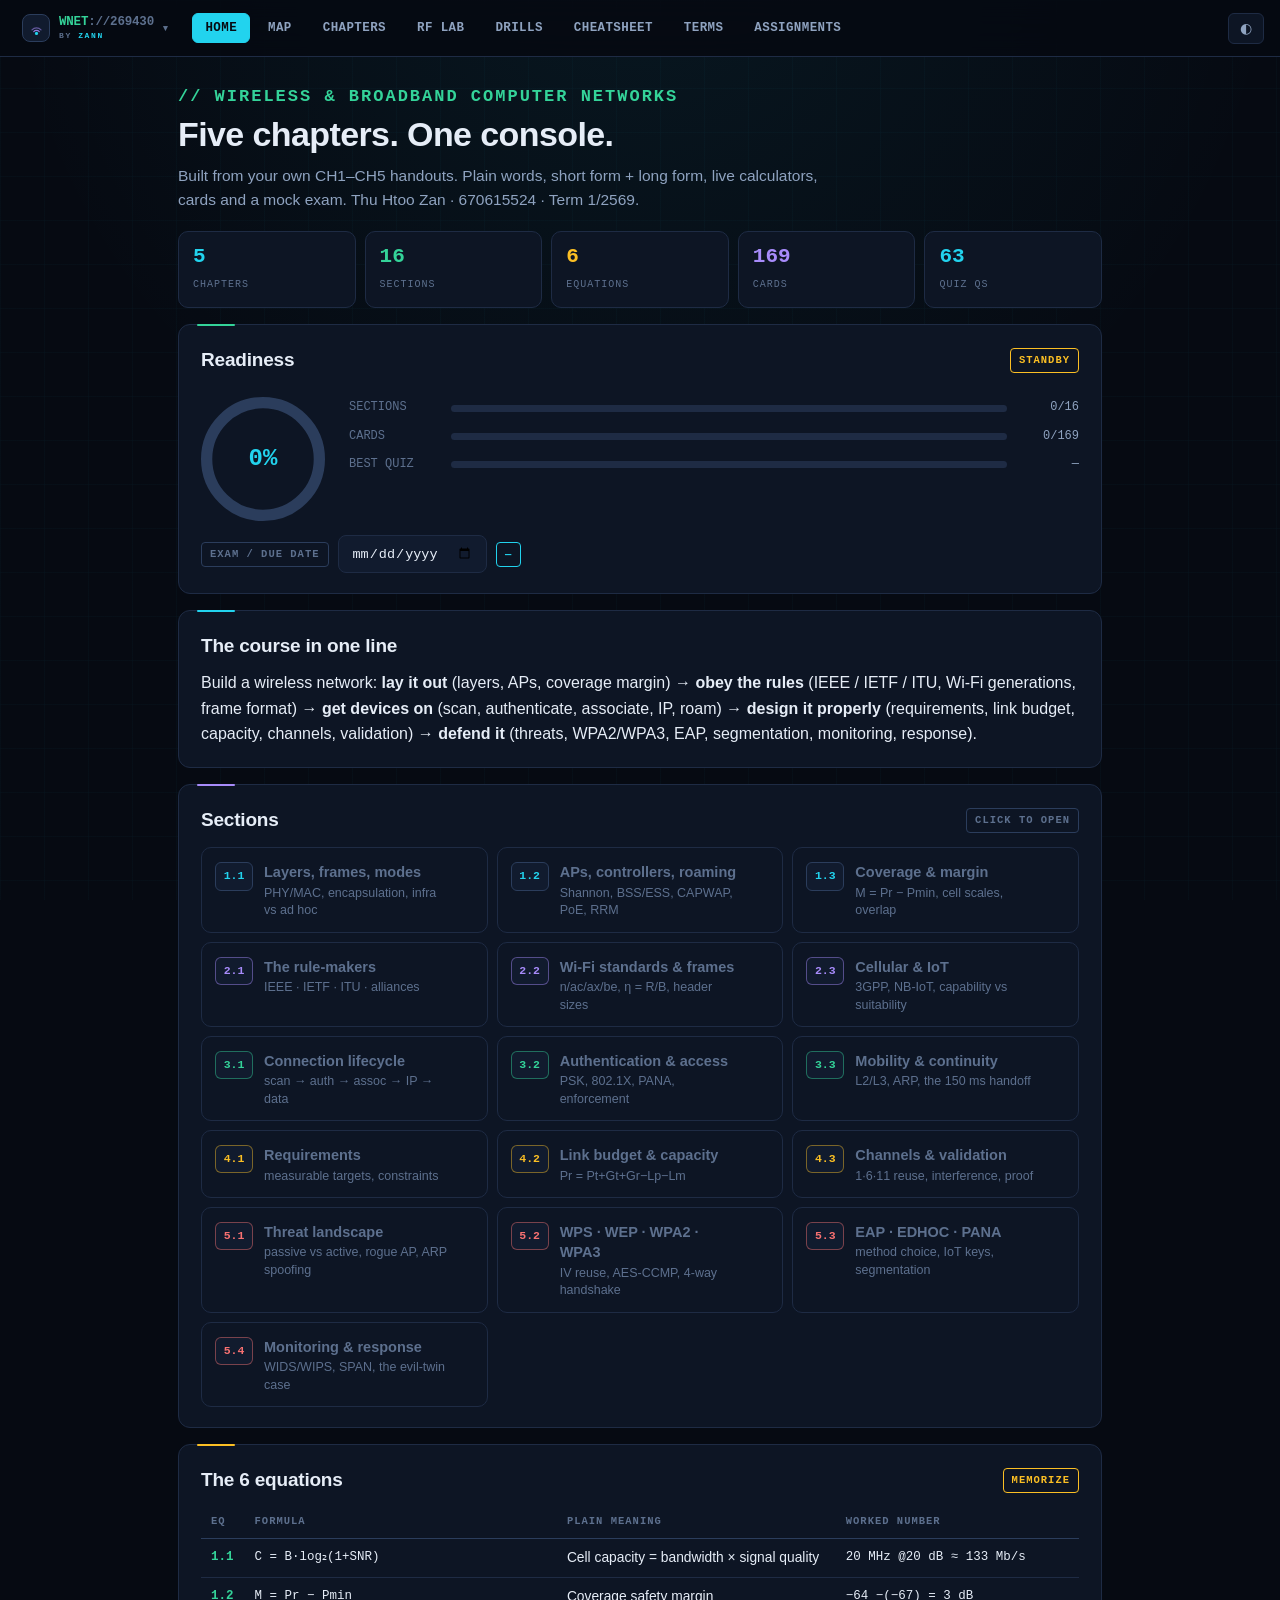
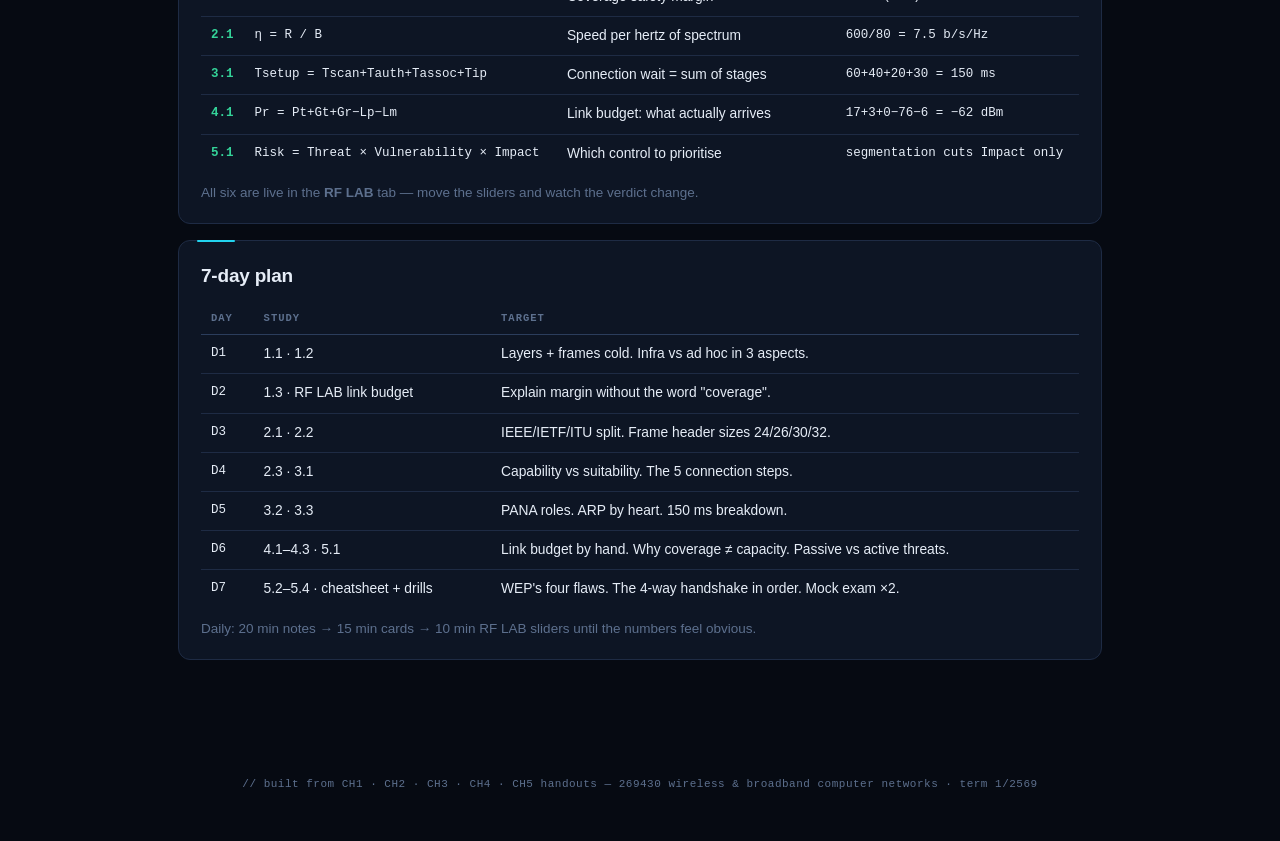
==== legacy.html @ dbd54323 "Add 150-question midterm prep" ====
<!DOCTYPE html>
<html lang="en">
<head>
<meta charset="UTF-8">
<meta name="viewport" content="width=device-width, initial-scale=1.0">
<title>WNET // 269430 RF Console</title>
<style>
:root{
  --bg:#060a12; --bg2:#0a0f1c; --panel:#0d1524; --panel2:#111b2e;
  --ink:#e6edf7; --dim:#8fa3c0; --faint:#5d708e;
  --cy:#22d3ee; --gr:#34d399; --am:#fbbf24; --rd:#f87171; --vi:#a78bfa;
  --line:#1e2b44; --line2:#2b3d5c;
  --mono:"SF Mono",ui-monospace,"JetBrains Mono",Menlo,Consolas,monospace;
  --sans:-apple-system,BlinkMacSystemFont,"Segoe UI",Roboto,Helvetica,Arial,sans-serif;
}
body.light{
  --bg:#eef2f8; --bg2:#e6ecf5; --panel:#ffffff; --panel2:#f4f7fc;
  --ink:#0f1b2d; --dim:#4f6180; --faint:#7c8ca6;
  --cy:#0891b2; --gr:#059669; --am:#b45309; --rd:#dc2626; --vi:#7c3aed;
  --line:#d3dceb; --line2:#bcc9de;
}
*{box-sizing:border-box;margin:0;padding:0}
html{scroll-behavior:smooth}
body{
  background:var(--bg);color:var(--ink);font-family:var(--sans);font-size:16px;line-height:1.6;
  background-image:radial-gradient(circle at 50% -10%,rgba(34,211,238,.07),transparent 55%),
    linear-gradient(rgba(34,211,238,.025) 1px,transparent 1px),linear-gradient(90deg,rgba(34,211,238,.025) 1px,transparent 1px);
  background-size:auto,44px 44px,44px 44px;background-attachment:fixed;
}
.wrap{max-width:960px;margin:0 auto;padding:0 18px}
a{color:var(--cy);text-decoration:none}
a:hover{text-decoration:underline}
code{font-family:var(--mono);font-size:.88em;background:var(--panel2);color:var(--cy);padding:1px 6px;border-radius:4px;border:1px solid var(--line)}

/* ---- TOP BAR ---- */
nav{position:sticky;top:0;z-index:60;background:color-mix(in srgb,var(--bg) 88%,transparent);backdrop-filter:blur(14px);border-bottom:1px solid var(--line)}
.navin{max-width:1440px;margin:0 auto;padding:9px 16px;display:flex;gap:5px;align-items:center;overflow:visible;flex-wrap:nowrap}
.navin>.iconbtn{margin-left:auto}
.navin>.tabbtn{flex:0 0 auto}

.logo{display:flex;align-items:center;gap:9px;border:1px solid transparent;background:none;cursor:pointer;
  padding:4px 8px 4px 5px;border-radius:9px;transition:.13s;font-family:inherit;color:inherit}
.logo:hover{border-color:var(--line2);background:var(--panel)}
.logo:hover .bcaret{color:var(--cy)}
.logo::after{content:none}
.bmark{width:28px;height:28px;border-radius:8px;border:1px solid var(--line2);background:var(--panel2);
  display:flex;align-items:center;justify-content:center;flex:0 0 auto;color:var(--dim)}
.btext{line-height:1.2;text-align:left}
.btext b{display:block;font-family:var(--mono);font-size:12.5px;font-weight:700;letter-spacing:-.2px;color:var(--ink)}
.btext b i{font-style:normal;color:var(--faint);font-weight:600}
.btext span{display:block;font-family:var(--mono);font-size:8px;letter-spacing:1.6px;color:var(--faint);text-transform:uppercase;margin-top:1px}
.btext span em{font-style:normal;color:var(--cy);animation:neon 2.2s ease-in-out infinite}
@keyframes neon{0%,68%,100%{text-shadow:none;opacity:.75}76%{text-shadow:0 0 4px var(--cy),0 0 11px var(--cy);opacity:1}84%{opacity:.9}}
@media (prefers-reduced-motion: reduce){.btext span em{animation:none;opacity:1}}
.bcaret{font-family:var(--mono);font-size:9px;color:var(--faint);transition:.13s}
@media(max-width:700px){.btext{display:none}}

/* COURSE SWITCHER */
#csWrap{position:relative;flex:0 0 auto}

#csPop{position:absolute;top:calc(100% + 10px);left:0;z-index:200;width:min(92vw,340px);background:var(--panel);
  border:1px solid var(--line2);border-radius:14px;padding:9px;z-index:95;display:none;
  box-shadow:0 24px 60px rgba(0,0,0,.55)}
#csPop.on{display:block}
.cshd{font-family:var(--mono);font-size:9.5px;letter-spacing:1.4px;text-transform:uppercase;color:var(--faint);
  padding:6px 10px 8px;display:flex;justify-content:space-between;align-items:center}
.cshd b{color:var(--gr)}
.csi{display:flex;align-items:center;gap:11px;width:100%;text-align:left;border:1px solid transparent;background:none;
  border-radius:10px;padding:10px 11px;cursor:pointer;font-family:inherit;color:var(--ink);transition:.14s;text-decoration:none}
.csi:hover{background:var(--panel2);border-color:var(--line2);text-decoration:none}
.csi.cur{background:var(--panel2);border-color:color-mix(in srgb,var(--cy) 45%,transparent)}
.csmk{width:32px;height:32px;border-radius:9px;display:flex;align-items:center;justify-content:center;flex:0 0 auto;
  font-family:var(--mono);font-weight:800;font-size:11px;border:1px solid}

.csmk.c4{color:#a78bfa;border-color:#a78bfa}.csmk.c5{color:#34d399;border-color:#34d399}.csmk.c0{background:color-mix(in srgb,var(--gr) 14%,transparent);border-color:var(--gr);color:var(--gr)}
.csi.hub{border-bottom:1px solid var(--line);border-radius:10px 10px 0 0;margin-bottom:4px;padding-bottom:12px}
.csmk.c1{background:color-mix(in srgb,#22d3ee 14%,transparent);border-color:#22d3ee;color:#22d3ee}
.csmk.c2{background:color-mix(in srgb,#a78bfa 14%,transparent);border-color:#a78bfa;color:#a78bfa}
.csmk.c3{background:color-mix(in srgb,#fbbf24 14%,transparent);border-color:#fbbf24;color:#fbbf24}
.cstx{flex:1;min-width:0}
.cstx b{display:block;font-size:14px;font-weight:650;white-space:nowrap;overflow:hidden;text-overflow:ellipsis}
.cstx span{display:block;font-family:var(--mono);font-size:10.5px;color:var(--faint);margin-top:2px}
.csnow{font-family:var(--mono);font-size:8.5px;letter-spacing:1px;color:var(--cy);border:1px solid var(--cy);
  border-radius:4px;padding:2px 5px;flex:0 0 auto}
.cssoon{font-family:var(--mono);font-size:8.5px;letter-spacing:1px;color:var(--faint);border:1px solid var(--line2);
  border-radius:4px;padding:2px 5px;flex:0 0 auto}
.csft{border-top:1px solid var(--line);margin-top:7px;padding:9px 11px 4px;display:flex;justify-content:space-between;
  font-family:var(--mono);font-size:10px;color:var(--faint)}
.csft a{color:var(--faint);text-decoration:none}
.csft a:hover{color:var(--cy)}

.navin::-webkit-scrollbar{display:none}
.logo{font-family:var(--mono);font-weight:700;font-size:13px;color:var(--cy);white-space:nowrap;margin-right:10px;letter-spacing:.5px}
.logo b{color:var(--gr)}
.tabbtn{border:1px solid transparent;background:transparent;color:var(--dim);font-family:var(--mono);font-weight:600;font-size:12.5px;padding:7px 12px;border-radius:6px;cursor:pointer;white-space:nowrap;letter-spacing:.4px;transition:.15s}
.tabbtn:hover{color:var(--cy);border-color:var(--line2);background:var(--panel)}
.tabbtn.on{color:var(--bg);background:var(--cy);border-color:var(--cy);font-weight:700}
body.light .tabbtn.on{color:#fff}
.iconbtn{border:1px solid var(--line);background:var(--panel);color:var(--dim);font-size:14px;padding:6px 11px;border-radius:6px;cursor:pointer;font-family:var(--mono);margin-left:auto}
.iconbtn:hover{color:var(--cy);border-color:var(--cy)}

/* ---- SECTIONS ---- */
section.tab{display:none;padding:30px 0 90px}
section.tab.on{display:block}
h1{font-size:clamp(24px,4vw,34px);line-height:1.15;letter-spacing:-.6px;font-weight:800}
h1 .pre{font-family:var(--mono);color:var(--gr);font-size:.5em;display:block;letter-spacing:2px;margin-bottom:8px;font-weight:600}
h2{font-size:19px;font-weight:700;letter-spacing:-.2px}
h3{font-size:17px;font-weight:700}
h4{font-family:var(--mono);font-size:11px;text-transform:uppercase;letter-spacing:1.3px;color:var(--faint);margin:18px 0 8px;font-weight:600}
.lede{color:var(--dim);margin-top:10px;font-size:15.5px;max-width:660px}
.sub2{color:var(--faint);font-size:13.5px;margin-top:4px}
p{margin-top:9px}

/* ---- PANELS ---- */
.panel{background:var(--panel);border:1px solid var(--line);border-radius:12px;padding:20px 22px;margin-top:16px;position:relative}
.panel::before{content:"";position:absolute;top:-1px;left:18px;width:38px;height:2px;background:var(--cy);border-radius:2px}
.panel.pg::before{background:var(--gr)}
.panel.pa::before{background:var(--am)}
.panel.pv::before{background:var(--vi)}
.ph{display:flex;align-items:center;gap:10px;flex-wrap:wrap;margin-bottom:4px}
.badge{font-family:var(--mono);font-size:10.5px;letter-spacing:1px;text-transform:uppercase;padding:3px 8px;border-radius:4px;border:1px solid var(--line2);color:var(--faint);font-weight:600}
.badge.cy{color:var(--cy);border-color:var(--cy)}
.badge.gr{color:var(--gr);border-color:var(--gr)}
.badge.am{color:var(--am);border-color:var(--am)}
.badge.rd{color:var(--rd);border-color:var(--rd)}
.badge.vi{color:var(--vi);border-color:var(--vi)}
.right{margin-left:auto}

/* ---- STATS ---- */
.stats{display:grid;grid-template-columns:repeat(auto-fit,minmax(112px,1fr));gap:9px;margin-top:18px}
.stat{background:var(--panel);border:1px solid var(--line);border-radius:10px;padding:12px 14px}
.stat b{display:block;font-family:var(--mono);font-size:21px;color:var(--cy);line-height:1.2}
.stat span{font-family:var(--mono);font-size:10px;text-transform:uppercase;letter-spacing:1px;color:var(--faint)}
.stat.g b{color:var(--gr)} .stat.a b{color:var(--am)} .stat.v b{color:var(--vi)}

/* ---- GRID CARDS ---- */
.grid{display:grid;grid-template-columns:repeat(auto-fill,minmax(238px,1fr));gap:9px;margin-top:12px}
.gcard{display:flex;gap:11px;align-items:flex-start;background:var(--panel);border:1px solid var(--line);border-radius:10px;padding:12px 13px;cursor:pointer;font-family:inherit;text-align:left;color:var(--ink);transition:.15s}
.gcard:hover{border-color:var(--cy);transform:translateY(-1px)}
.gcard .id{flex:0 0 auto;font-family:var(--mono);font-size:11.5px;font-weight:700;color:var(--cy);background:var(--panel2);border:1px solid var(--line2);border-radius:6px;padding:5px 7px;min-width:38px;text-align:center}
.gcard.c2 .id{color:var(--vi);border-color:color-mix(in srgb,var(--vi) 45%,transparent)}
.gcard.c3 .id{color:var(--gr);border-color:color-mix(in srgb,var(--gr) 45%,transparent)}
.gcard.c4 .id{color:var(--am);border-color:color-mix(in srgb,var(--am) 45%,transparent)}
.gcard.c5 .id{color:var(--rd);border-color:color-mix(in srgb,var(--rd) 45%,transparent)}
.gcard b{display:block;font-size:14.5px;font-weight:650}
.gcard span{display:block;color:var(--faint);font-size:12.5px;line-height:1.4;margin-top:2px}
.gcard .tick{margin-left:auto;color:var(--gr);font-family:var(--mono);font-size:13px;opacity:0}
.gcard.done .tick{opacity:1}

/* ---- PIPELINE ---- */
.pipe{display:grid;grid-template-columns:1fr auto 1fr auto 1fr auto 1fr;gap:6px;align-items:center;margin-top:16px}
.pnode{background:var(--panel2);border:1px solid var(--line2);border-radius:10px;padding:13px 10px;text-align:center}
.pnode .ic{font-family:var(--mono);font-size:18px;color:var(--cy)}
.pnode b{display:block;font-size:13.5px;margin-top:5px}
.pnode span{display:block;color:var(--faint);font-size:11.5px;margin-top:3px}
.parrow{font-family:var(--mono);color:var(--gr);font-size:16px;text-align:center}
@media(max-width:700px){.pipe{grid-template-columns:1fr}.parrow{transform:rotate(90deg)}}

/* ---- TABLES ---- */
.tscroll{overflow-x:auto;margin-top:10px}
table{width:100%;border-collapse:collapse;font-size:13.8px}
th{text-align:left;font-family:var(--mono);font-size:10.5px;text-transform:uppercase;letter-spacing:1px;color:var(--faint);padding:8px 10px;border-bottom:1px solid var(--line2);font-weight:600;white-space:nowrap}
td{padding:8px 10px;border-bottom:1px solid var(--line);vertical-align:top}
tr:last-child td{border-bottom:0}
tbody tr:hover{background:var(--panel2)}
.mono{font-family:var(--mono);font-size:12.5px}
.ok{color:var(--gr);font-weight:600} .no{color:var(--rd);font-weight:600} .wn{color:var(--am);font-weight:600}

/* ---- ITEMS ---- */
.item{background:var(--panel);border:1px solid var(--line);border-radius:12px;padding:20px 22px;margin-top:16px;scroll-margin-top:74px}
.item.c2{border-left:2px solid color-mix(in srgb,var(--vi) 55%,transparent)}
.item.c3{border-left:2px solid color-mix(in srgb,var(--gr) 55%,transparent)}
.item.c4{border-left:2px solid color-mix(in srgb,var(--am) 55%,transparent)}
.item.c5{border-left:2px solid color-mix(in srgb,var(--rd) 55%,transparent)}
.p5 h2.sec .num{color:var(--rd)}
.box.dgr{background:color-mix(in srgb,var(--rd) 10%,var(--panel));border:1px solid color-mix(in srgb,var(--rd) 28%,transparent)}
.box.dgr b:first-child{color:var(--rd)}
.panel.pr::before{background:var(--rd)}
.tag{font-family:var(--mono);font-size:11px;color:var(--faint);margin-left:auto;white-space:nowrap}
.tldr{margin-top:12px;background:var(--panel2);border-left:2px solid var(--cy);border-radius:0 8px 8px 0;padding:10px 14px;font-size:15.5px;font-weight:600}
.box{border-radius:8px;padding:11px 14px;margin-top:11px;font-size:14.5px;line-height:1.6}
.box b:first-child{font-family:var(--mono);font-size:11px;letter-spacing:.8px;text-transform:uppercase;display:block;margin-bottom:3px}
.rl{background:color-mix(in srgb,var(--gr) 9%,var(--panel));border:1px solid color-mix(in srgb,var(--gr) 25%,transparent)}
.rl b:first-child{color:var(--gr)}
.wild{background:color-mix(in srgb,var(--cy) 9%,var(--panel));border:1px solid color-mix(in srgb,var(--cy) 25%,transparent)}
.wild b:first-child{color:var(--cy)}
.trap{background:color-mix(in srgb,var(--am) 10%,var(--panel));border:1px solid color-mix(in srgb,var(--am) 28%,transparent)}
.trap b:first-child{color:var(--am)}
.anl{background:color-mix(in srgb,var(--vi) 10%,var(--panel));border:1px solid color-mix(in srgb,var(--vi) 26%,transparent)}
.anl b:first-child{color:var(--vi)}
.box ul{margin:4px 0 0 17px} .box li{margin-top:4px}
ul.pts{margin:6px 0 0 17px} ul.pts li{margin-top:6px}
ul.pts li::marker{color:var(--cy)}
ol.steps{margin:6px 0 0 20px} ol.steps li{margin-top:7px}
ol.steps li::marker{font-family:var(--mono);color:var(--gr);font-size:12.5px}

details{margin-top:11px;border:1px solid var(--line);border-radius:8px;overflow:hidden;background:var(--panel2)}
summary{cursor:pointer;padding:9px 14px;font-family:var(--mono);font-size:12.5px;color:var(--cy);user-select:none;letter-spacing:.3px}
summary:hover{background:var(--panel)}
summary::marker{color:var(--gr)}
.dbody{padding:13px 15px;font-size:14.5px;border-top:1px solid var(--line)}
.dbody p{margin-bottom:9px} .dbody p:last-child{margin-bottom:0}

/* ---- EQUATION ---- */
.eq{background:#050810;border:1px solid var(--line2);border-radius:8px;padding:16px 14px;text-align:center;margin-top:12px;font-family:var(--mono);font-size:17px;color:var(--cy);font-weight:700;position:relative}
body.light .eq{background:var(--panel2)}
.eq small{display:block;font-family:var(--sans);font-size:12.8px;color:var(--dim);font-weight:400;margin-top:7px;letter-spacing:0}
.eq .eqn{position:absolute;top:6px;right:11px;font-size:10px;color:var(--faint);font-weight:600}

/* ---- CONTROLS ---- */
.row{display:flex;gap:9px;margin-top:14px;flex-wrap:wrap;align-items:center}
.btn{border:1px solid var(--line2);background:var(--panel2);border-radius:8px;padding:9px 16px;font-size:13.5px;font-weight:650;cursor:pointer;font-family:var(--mono);color:var(--ink);transition:.15s}
.btn:hover{border-color:var(--cy);color:var(--cy)}
.btn.on{background:var(--cy);color:var(--bg);border-color:var(--cy)}
body.light .btn.on{color:#fff}
.btn.go{background:color-mix(in srgb,var(--gr) 16%,var(--panel));color:var(--gr);border-color:color-mix(in srgb,var(--gr) 45%,transparent)}
.btn.no2{background:color-mix(in srgb,var(--am) 16%,var(--panel));color:var(--am);border-color:color-mix(in srgb,var(--am) 45%,transparent)}
.chip{border:1px solid var(--line);background:var(--panel);border-radius:20px;padding:5px 12px;font-size:12px;font-family:var(--mono);color:var(--faint);cursor:pointer}
.chip.on{background:var(--cy);border-color:var(--cy);color:var(--bg);font-weight:700}
body.light .chip.on{color:#fff}
.chips{display:flex;gap:6px;flex-wrap:wrap;margin-top:12px}
.fld{border:1px solid var(--line);border-radius:8px;padding:9px 13px;font-family:var(--mono);font-size:13.5px;background:var(--panel2);color:var(--ink);width:100%}
.fld:focus{outline:1px solid var(--cy);border-color:var(--cy)}
.chk{display:flex;align-items:center;gap:8px;font-family:var(--mono);font-size:12.5px;color:var(--faint);cursor:pointer}
.chk input{width:16px;height:16px;accent-color:var(--gr);cursor:pointer}
.foot{display:flex;gap:10px;align-items:center;margin-top:15px;padding-top:13px;border-top:1px solid var(--line);flex-wrap:wrap}

/* ---- SLIDERS / CALC ---- */
.sl{display:grid;grid-template-columns:118px 1fr 74px;gap:10px;align-items:center;margin-top:9px;font-family:var(--mono);font-size:12px}
.sl label{color:var(--faint)}
.sl input[type=range]{width:100%;accent-color:var(--cy);cursor:pointer}
.sl .v{text-align:right;color:var(--cy);font-weight:700;font-size:13px}
.res{margin-top:13px;border-radius:8px;padding:14px;text-align:center;font-family:var(--mono);font-size:18px;font-weight:700}
.res small{display:block;font-family:var(--sans);font-size:13px;font-weight:500;opacity:.88;margin-top:5px;line-height:1.5}
.r-ok{background:color-mix(in srgb,var(--gr) 14%,var(--panel));color:var(--gr)}
.r-mid{background:color-mix(in srgb,var(--am) 14%,var(--panel));color:var(--am)}
.r-no{background:color-mix(in srgb,var(--rd) 12%,var(--panel));color:var(--rd)}
.work{font-family:var(--mono);font-size:12.5px;color:var(--dim);background:var(--panel2);border:1px solid var(--line);border-radius:8px;padding:11px 13px;margin-top:10px;line-height:1.75;overflow-x:auto}
.work b{color:var(--cy)}

/* ---- SIGNAL BARS ---- */
.sig{display:inline-flex;gap:2px;align-items:flex-end;height:15px;vertical-align:-2px;margin-right:7px}
.sig i{width:3.5px;background:var(--line2);border-radius:1px;display:block}
.sig i:nth-child(1){height:25%} .sig i:nth-child(2){height:50%} .sig i:nth-child(3){height:75%} .sig i:nth-child(4){height:100%}
.sig.l1 i:nth-child(-n+1),.sig.l2 i:nth-child(-n+2),.sig.l3 i:nth-child(-n+3),.sig.l4 i:nth-child(-n+4){background:var(--gr)}
.sig.w i:nth-child(-n+2){background:var(--am)}

/* ---- FLASHCARD ---- */
.stage{perspective:1200px;margin-top:16px}
.fcard{position:relative;min-height:236px;cursor:pointer;transform-style:preserve-3d;transition:transform .45s}
.fcard.flip{transform:rotateX(180deg)}
.face{position:absolute;inset:0;backface-visibility:hidden;background:var(--panel);border:1px solid var(--line2);border-radius:12px;display:flex;align-items:center;justify-content:center;padding:36px 30px;text-align:center}
.face.back{transform:rotateX(180deg);background:var(--panel2);border-color:var(--cy)}
.face .lab{position:absolute;top:11px;left:15px;font-family:var(--mono);font-size:10px;letter-spacing:1.2px;text-transform:uppercase;color:var(--faint)}
.face .tp{position:absolute;top:11px;right:15px;font-family:var(--mono);font-size:10px;color:var(--cy)}
.face .tx{font-size:19px;font-weight:650;line-height:1.5}
.face.back .tx{font-size:16.5px;font-weight:550;color:var(--ink)}
.meta{text-align:center;color:var(--faint);font-family:var(--mono);font-size:12px;margin-top:12px}

/* ---- QUIZ ---- */
.qopt{display:block;width:100%;text-align:left;border:1px solid var(--line);background:var(--panel2);border-radius:8px;padding:11px 15px;margin-top:8px;font-family:inherit;font-size:14.8px;color:var(--ink);cursor:pointer}
.qopt:hover{border-color:var(--cy)}
.qopt:disabled{cursor:default}
.qopt.right{border-color:var(--gr);background:color-mix(in srgb,var(--gr) 14%,var(--panel));color:var(--gr);font-weight:650}
.qopt.wrong{border-color:var(--rd);background:color-mix(in srgb,var(--rd) 12%,var(--panel));color:var(--rd);font-weight:650}
.why{margin-top:11px;background:var(--panel2);border-left:2px solid var(--cy);border-radius:0 8px 8px 0;padding:10px 14px;font-size:14px}
.big{font-family:var(--mono);font-size:32px;font-weight:800;color:var(--cy);margin-top:6px}

/* ---- RING ---- */
.ringwrap{position:relative;width:124px;height:124px;margin-top:8px}
.ring{width:100%;height:100%;transform:rotate(-90deg)}
.rbg{fill:none;stroke:var(--line2);stroke-width:10}
.rfg{fill:none;stroke:var(--cy);stroke-width:10;stroke-linecap:round;stroke-dasharray:314;stroke-dashoffset:314;transition:stroke-dashoffset .7s}
.rtx{position:absolute;inset:0;display:flex;align-items:center;justify-content:center;font-family:var(--mono);font-size:24px;font-weight:800;color:var(--cy)}
.bars{flex:1;min-width:230px}
.bar{display:flex;align-items:center;gap:10px;margin-top:9px;font-family:var(--mono);font-size:12px}
.bar .bl{flex:0 0 92px;color:var(--faint)}
.bar .bt{flex:1;height:7px;background:var(--line);border-radius:20px;overflow:hidden}
.bar .bt i{display:block;height:100%;width:0;background:linear-gradient(90deg,var(--cy),var(--gr));transition:.6s}
.bar .bv{flex:0 0 62px;text-align:right;color:var(--dim)}

/* ---- SIDEBAR ---- */
#sbT{position:fixed;left:15px;bottom:16px;z-index:80;border:1px solid var(--cy);background:var(--panel);color:var(--cy);font-family:var(--mono);font-weight:700;border-radius:8px;padding:11px 17px;font-size:12.5px;cursor:pointer;box-shadow:0 8px 26px rgba(0,0,0,.5)}
#sbB{position:fixed;inset:0;background:rgba(3,7,14,.62);z-index:85;display:none}
#sbB.on{display:block}
#sb{position:fixed;top:0;left:0;bottom:0;width:min(84vw,290px);background:var(--panel);border-right:1px solid var(--line2);z-index:90;transform:translateX(-105%);transition:transform .24s;display:flex;flex-direction:column;padding:14px 0 10px}
#sb.on{transform:none;box-shadow:0 0 50px rgba(0,0,0,.6)}
.sbh{display:flex;align-items:center;justify-content:space-between;padding:0 10px 8px 16px}
.sbh span{font-family:var(--mono);font-size:11px;letter-spacing:1.4px;color:var(--gr)}
#sbX{border:0;background:none;color:var(--faint);font-size:14px;cursor:pointer;padding:4px 9px;font-family:var(--mono)}
#sbX:hover{color:var(--rd)}
#sbL{overflow-y:auto;flex:1}
.sbg{font-family:var(--mono);font-size:10px;letter-spacing:1.3px;text-transform:uppercase;color:var(--faint);padding:13px 16px 4px}
.sbi{display:flex;gap:9px;align-items:center;width:100%;text-align:left;border:0;background:none;font-family:var(--sans);font-size:13.5px;color:var(--ink);padding:7px 14px 7px 16px;cursor:pointer}
.sbi:hover{background:var(--panel2);color:var(--cy)}
.sbi .n{flex:0 0 auto;font-family:var(--mono);font-size:10.5px;font-weight:700;color:var(--cy);background:var(--panel2);border:1px solid var(--line);border-radius:5px;padding:3px 5px;min-width:30px;text-align:center}
.sbi .t{white-space:nowrap;overflow:hidden;text-overflow:ellipsis}
.sbi.done::after{content:"OK";margin-left:auto;font-family:var(--mono);font-size:9.5px;color:var(--gr)}
#sbF{margin:2px 14px 8px 16px;width:calc(100% - 30px)}

/* ---- RAIL ---- */
#rail{display:none;border-top:1px solid var(--line);background:var(--panel)}
body.hasrail #rail{display:block}
.railin{max-width:960px;margin:0 auto;padding:7px 16px;display:flex;gap:8px;align-items:center}
.rbtn{border:1px solid var(--line2);background:var(--panel2);color:var(--dim);font-family:var(--mono);font-size:14px;font-weight:700;padding:5px 11px;border-radius:6px;cursor:pointer;line-height:1.2}
.rbtn:hover:not(:disabled){color:var(--cy);border-color:var(--cy)}
.rbtn:disabled{opacity:.3;cursor:default}
#railSel{flex:1;min-width:0;border:1px solid var(--line2);background:var(--panel2);color:var(--ink);font-family:var(--mono);font-size:12.5px;padding:6px 10px;border-radius:6px;cursor:pointer}
#railSel:focus{outline:1px solid var(--cy)}
#railTop{border:1px solid var(--line2);background:var(--panel2);color:var(--gr);font-family:var(--mono);font-size:11px;font-weight:700;padding:6px 10px;border-radius:6px;cursor:pointer;white-space:nowrap}
#railTop:hover{border-color:var(--gr)}
body.hasrail .item,body.hasrail .panel{scroll-margin-top:112px}
@media(max-width:560px){#railTop{display:none}.railin{padding:6px 12px}}

/* ---- SVG ---- */
.topo{width:100%;height:auto;margin-top:12px;background:var(--panel2);border:1px solid var(--line);border-radius:10px}
.legend{display:flex;gap:14px;flex-wrap:wrap;margin-top:10px;font-family:var(--mono);font-size:11.5px;color:var(--faint);align-items:center}
.dot{display:inline-block;width:9px;height:9px;border-radius:50%;margin-right:5px}
.footer{text-align:center;color:var(--faint);font-family:var(--mono);font-size:11px;padding:26px 0 46px;letter-spacing:.5px}
@media(max-width:600px){.panel,.item{padding:16px}.tag{display:none}.sl{grid-template-columns:98px 1fr 62px}}
@media print{nav,#sbT,#sb,#sbB,.btn,.chk,.row{display:none!important}section.tab{display:block!important}body{background:#fff;color:#000}}
</style>
</head>
<body>

<nav><div class="navin">
  <div id="csWrap"><button class="logo" id="logoBtn" title="Switch course" aria-haspopup="true" aria-expanded="false"><span class="bmark"><svg width="15" height="15" viewBox="0 0 16 16" aria-hidden="true">
      <path d="M3.2 9.4a6.6 6.6 0 0 1 9.6 0" fill="none" stroke="#a78bfa" stroke-width="1.35" stroke-linecap="round" opacity=".55"/>
      <path d="M5.1 11.3a3.9 3.9 0 0 1 5.8 0" fill="none" stroke="#a78bfa" stroke-width="1.35" stroke-linecap="round" opacity=".85"/>
      <circle cx="8" cy="13.2" r="1.7" fill="#22d3ee"/></svg></span><span class="btext"><b>WNET<i>://269430</i></b><span>by <em>ZANN</em></span></span><span class="bcaret">▾</span></button>
  <div id="csPop" role="menu">
    <div class="cshd"><span>Semester consoles</span><span>5</span></div>
      <a class="csi hub" href="https://zann208.github.io/study/" role="menuitem">
        <span class="csmk c0">ALL</span>
        <span class="cstx"><b>All courses</b><span>semester overview</span></span>
        <span class="cssoon">HOME ↗</span></a>
    <a class="csi" href="https://zann208.github.io/netdes/" role="menuitem">
      <span class="csmk c1">NET</span>
      <span class="cstx"><b>Network Design</b><span>261434 · CPE434</span></span>
      <span class="cssoon">OPEN ↗</span></a>
    <a class="csi cur" href="#" id="csSelf" role="menuitem">
      <span class="csmk c2">WLN</span>
      <span class="cstx"><b>Wireless Networks</b><span>269430</span></span>
      <span class="csnow">HERE</span></a>
    <a class="csi" href="https://zann208.github.io/algo/" role="menuitem">
      <span class="csmk c3">ALG</span>
      <span class="cstx"><b>Algorithms for iSNE</b><span>269202 · ISNE</span></span>
      <span class="cssoon">OPEN ↗</span></a>
    <a class="csi" href="https://zann208.github.io/privacy/" role="menuitem"><span class="csmk c4">PRV</span><span class="cstx"><b>Privacy Technologies</b><span>269497 &#183; ISNE</span></span><span class="cssoon">OPEN &#8599;</span></a><a class="csi" href="https://zann208.github.io/os/" role="menuitem"><span class="csmk c5">OS</span><span class="cstx"><b>Operating Systems</b><span>261305</span></span><span class="cssoon">OPEN &#8599;</span></a><div class="csft"><span>SEM 1 · 2026</span><a href="https://zann208.github.io" target="_blank" rel="noopener">portfolio ↗</a></div>
  </div>
  </div>
  <button class="tabbtn on" data-tab="home">HOME</button>
  <button class="tabbtn" data-tab="map">MAP</button>
  <button class="tabbtn" data-tab="notes">CHAPTERS</button>
  <button class="tabbtn" data-tab="lab">RF LAB</button>
  <button class="tabbtn" data-tab="drills">DRILLS</button>
  <button class="tabbtn" data-tab="cheat">CHEATSHEET</button>
  <button class="tabbtn" data-tab="terms">TERMS</button>
  <button class="tabbtn" data-tab="asg">ASSIGNMENTS</button>
  <button class="iconbtn" id="themeBtn" title="Toggle light / dark">◐</button>
</div>
<div id="rail"><div class="railin">
  <button class="rbtn" id="railPrev" title="previous">‹</button>
  <select id="railSel"></select>
  <button class="rbtn" id="railNext" title="next">›</button>
  <button id="railTop">↑ TOP</button>
</div></div></nav>

<div id="sbB"></div>
<aside id="sb">
  <div class="sbh"><span>// NAVIGATE</span><button id="sbX">✕</button></div>
  <input id="sbF" class="fld" placeholder="filter…">
  <div id="sbL"></div>
</aside>
<button id="sbT">☰ INDEX</button>

<!-- ============ HOME ============ -->
<section class="tab on" id="home"><div class="wrap">
  <h1><span class="pre">// WIRELESS &amp; BROADBAND COMPUTER NETWORKS</span>Five chapters. One console.</h1>
  <p class="lede">Built from your own CH1–CH5 handouts. Plain words, short form + long form, live calculators, cards and a mock exam. Thu Htoo Zan · 670615524 · Term 1/2569.</p>

  <div class="stats">
    <div class="stat"><b>5</b><span>Chapters</span></div>
    <div class="stat g"><b>16</b><span>Sections</span></div>
    <div class="stat a"><b>6</b><span>Equations</span></div>
    <div class="stat v"><b id="sCards">—</b><span>Cards</span></div>
    <div class="stat"><b id="sQs">—</b><span>Quiz Qs</span></div>
  </div>

  <div class="panel pg">
    <div class="ph"><h2>Readiness</h2><span class="badge gr right" id="rStatus">STANDBY</span></div>
    <div class="row" style="align-items:flex-start;gap:24px">
      <div class="ringwrap"><svg class="ring" viewBox="0 0 110 110"><circle class="rbg" cx="55" cy="55" r="50"/><circle class="rfg" id="ringFg" cx="55" cy="55" r="50"/></svg><div class="rtx" id="readyPct">0%</div></div>
      <div class="bars">
        <div class="bar"><span class="bl">SECTIONS</span><span class="bt"><i id="bTop"></i></span><span class="bv" id="vTop">0/16</span></div>
        <div class="bar"><span class="bl">CARDS</span><span class="bt"><i id="bCard"></i></span><span class="bv" id="vCard">0</span></div>
        <div class="bar"><span class="bl">BEST QUIZ</span><span class="bt"><i id="bQuiz"></i></span><span class="bv" id="vQuiz">—</span></div>
      </div>
    </div>
    <div class="row"><span class="badge">EXAM / DUE DATE</span><input type="date" id="examDate" class="fld" style="width:auto"><span class="badge cy" id="examLeft">—</span></div>
  </div>

  <div class="panel">
    <div class="ph"><h2>The course in one line</h2></div>
    <p>Build a wireless network: <b>lay it out</b> (layers, APs, coverage margin) → <b>obey the rules</b> (IEEE / IETF / ITU, Wi-Fi generations, frame format) → <b>get devices on</b> (scan, authenticate, associate, IP, roam) → <b>design it properly</b> (requirements, link budget, capacity, channels, validation) → <b>defend it</b> (threats, WPA2/WPA3, EAP, segmentation, monitoring, response).</p>
  </div>

  <div class="panel pv">
    <div class="ph"><h2>Sections</h2><span class="badge right">click to open</span></div>
    <div class="grid" id="gridTopics"></div>
  </div>

  <div class="panel pa">
    <div class="ph"><h2>The 6 equations</h2><span class="badge am right">memorize</span></div>
    <div class="tscroll"><table>
      <tr><th>Eq</th><th>Formula</th><th>Plain meaning</th><th>Worked number</th></tr>
      <tr><td class="mono ok">1.1</td><td class="mono">C = B·log₂(1+SNR)</td><td>Cell capacity = bandwidth × signal quality</td><td class="mono">20 MHz @20 dB ≈ 133 Mb/s</td></tr>
      <tr><td class="mono ok">1.2</td><td class="mono">M = Pr − Pmin</td><td>Coverage safety margin</td><td class="mono">−64 −(−67) = 3 dB</td></tr>
      <tr><td class="mono ok">2.1</td><td class="mono">η = R / B</td><td>Speed per hertz of spectrum</td><td class="mono">600/80 = 7.5 b/s/Hz</td></tr>
      <tr><td class="mono ok">3.1</td><td class="mono">Tsetup = Tscan+Tauth+Tassoc+Tip</td><td>Connection wait = sum of stages</td><td class="mono">60+40+20+30 = 150 ms</td></tr>
      <tr><td class="mono ok">4.1</td><td class="mono">Pr = Pt+Gt+Gr−Lp−Lm</td><td>Link budget: what actually arrives</td><td class="mono">17+3+0−76−6 = −62 dBm</td></tr>
      <tr><td class="mono ok">5.1</td><td class="mono">Risk = Threat × Vulnerability × Impact</td><td>Which control to prioritise</td><td class="mono">segmentation cuts Impact only</td></tr>
    </table></div>
    <p class="sub2" style="margin-top:9px">All six are live in the <b>RF LAB</b> tab — move the sliders and watch the verdict change.</p>
  </div>

  <div class="panel">
    <div class="ph"><h2>7-day plan</h2></div>
    <div class="tscroll"><table>
      <tr><th>Day</th><th>Study</th><th>Target</th></tr>
      <tr><td class="mono">D1</td><td>1.1 · 1.2</td><td>Layers + frames cold. Infra vs ad hoc in 3 aspects.</td></tr>
      <tr><td class="mono">D2</td><td>1.3 · RF LAB link budget</td><td>Explain margin without the word "coverage".</td></tr>
      <tr><td class="mono">D3</td><td>2.1 · 2.2</td><td>IEEE/IETF/ITU split. Frame header sizes 24/26/30/32.</td></tr>
      <tr><td class="mono">D4</td><td>2.3 · 3.1</td><td>Capability vs suitability. The 5 connection steps.</td></tr>
      <tr><td class="mono">D5</td><td>3.2 · 3.3</td><td>PANA roles. ARP by heart. 150 ms breakdown.</td></tr>
      <tr><td class="mono">D6</td><td>4.1–4.3 · 5.1</td><td>Link budget by hand. Why coverage ≠ capacity. Passive vs active threats.</td></tr>
      <tr><td class="mono">D7</td><td>5.2–5.4 · cheatsheet + drills</td><td>WEP's four flaws. The 4-way handshake in order. Mock exam ×2.</td></tr>
    </table></div>
    <p class="sub2" style="margin-top:10px">Daily: 20 min notes → 15 min cards → 10 min RF LAB sliders until the numbers feel obvious.</p>
  </div>
</div></section>

<!-- ============ MAP ============ -->
<section class="tab" id="map"><div class="wrap">
  <h1><span class="pre">// COURSE PIPELINE</span>How the five chapters fit together</h1>
  <p class="lede">Each chapter answers one question about the same network. Read them as one story, not five topics.</p>

  <div class="panel">
    <div class="pipe" style="grid-template-columns:1fr auto 1fr auto 1fr auto 1fr auto 1fr">
      <div class="pnode"><div class="ic">[1]</div><b>Architecture</b><span>how it's built</span></div>
      <div class="parrow">▶</div>
      <div class="pnode"><div class="ic">[2]</div><b>Standards</b><span>who makes the rules</span></div>
      <div class="parrow">▶</div>
      <div class="pnode"><div class="ic">[3]</div><b>Connection</b><span>how devices get on</span></div>
      <div class="parrow">▶</div>
      <div class="pnode"><div class="ic">[4]</div><b>Design</b><span>how to build it right</span></div>
      <div class="parrow">▶</div>
      <div class="pnode"><div class="ic">[5]</div><b>Security</b><span>how to defend it</span></div>
    </div>
    <div class="box wild"><b>The through-line</b>The same lesson returns in all five chapters: <b>the headline number lies</b>. Ch1 — advertised PHY rate ≠ delivered throughput. Ch2 — a wider channel ≠ better spectrum use. Ch3 — "associated" ≠ working service. Ch4 — good signal strength ≠ good design. Ch5 — a strong cipher name ≠ a secure network. Learn that sentence and half the exam answers itself.</div>
  </div>

  <div class="panel pv">
    <div class="ph"><h2>Ideas that appear in more than one chapter</h2><span class="badge right">exam favourites</span></div>
    <div class="tscroll"><table>
      <tr><th>Idea</th><th>Ch 1</th><th>Ch 2</th><th>Ch 3</th><th>Ch 4</th><th>Ch 5</th></tr>
      <tr><td><b>Coverage margin</b></td><td class="ok">M = Pr − Pmin</td><td>—</td><td>—</td><td class="ok">Pr from link budget</td><td>—</td></tr>
      <tr><td><b>Air time is the real resource</b></td><td class="ok">overhead frames</td><td class="ok">OFDMA</td><td class="ok">scanning costs air time</td><td class="ok">capacity dimensioning</td><td class="ok">jamming / airtime flood</td></tr>
      <tr><td><b>Roaming</b></td><td class="ok">overlap, sticky clients</td><td>—</td><td class="ok">L2/L3, 150 ms</td><td class="ok">roaming validation</td><td class="ok">deauth abuse steers clients</td></tr>
      <tr><td><b>Old devices cost you</b></td><td class="ok">mixed a/b/g/n/ac/ax</td><td class="ok">backward compatibility</td><td>—</td><td class="ok">baseline client class</td><td class="ok">legacy modes weaken crypto</td></tr>
      <tr><td><b>Frames</b></td><td class="ok">3 families</td><td class="ok">field layout</td><td class="ok">data frames prove service</td><td>—</td><td class="ok">spoofed management frames</td></tr>
      <tr><td><b>ARP</b></td><td class="ok">why IPv4 needs it</td><td>—</td><td class="ok">roaming + gratuitous ARP</td><td>—</td><td class="ok">ARP spoofing &amp; defences</td></tr>
      <tr><td><b>802.1X / EAP / PANA</b></td><td>—</td><td>—</td><td class="ok">access methods</td><td>—</td><td class="ok">method choice, PAA→EP path</td></tr>
      <tr><td><b>Channel width / reuse</b></td><td class="ok">20 MHz in 2.4</td><td class="ok">η = R/B</td><td>—</td><td class="ok">1 · 6 · 11</td><td class="ok">channel anomaly detection</td></tr>
    </table></div>
  </div>

  <div class="panel pg">
    <div class="ph"><h2>Assignment map</h2></div>
    <div class="tscroll"><table>
      <tr><th>Assignment</th><th>From</th><th>Rule</th><th>Status</th></tr>
      <tr><td class="mono ok">A1</td><td>Chapter 1 exercises</td><td>Answer only one problem</td><td class="ok">SUBMITTED — problem 1</td></tr>
      <tr><td class="mono">A2</td><td>Chapter 2 exercises</td><td>Answer only one problem</td><td class="wn">not decided — 5 options</td></tr>
      <tr><td class="mono">A3?</td><td>Chapter 3 exercises</td><td>likely same format</td><td class="mono">6 candidates ready</td></tr>
      <tr><td class="mono">A4?</td><td>Chapter 4 exercises</td><td>likely same format</td><td class="mono">5 candidates ready</td></tr>
      <tr><td class="mono">A5?</td><td>Chapter 5 exercises</td><td>likely same format</td><td class="mono">6 candidates ready</td></tr>
    </table></div>
    <p class="sub2" style="margin-top:9px">Every exercise from all five chapters has a hint or outline in its chapter section — and A1 / A2 have full pages in <b>ASSIGNMENTS</b>.</p>
  </div>

  <div class="panel pa">
    <div class="ph"><h2>If you only remember eight things</h2></div>
    <ul class="pts">
      <li><b>PHY and MAC are one system.</b> Most real problems live in their interaction, not in one layer.</li>
      <li><b>Coverage is margin, not reach.</b> A place is covered when the app still works with room to spare.</li>
      <li><b>The client decides.</b> Roaming, band choice, association — infrastructure suggests, the device chooses.</li>
      <li><b>Association is not service.</b> Management frames prove you joined; data frames prove it works.</li>
      <li><b>Standards are assumptions.</b> Pick by fit (suitability), not by newest (capability).</li>
      <li><b>Link budget ≠ capacity.</b> One cell can have great signal and still be far too small for 80 users.</li>
      <li><b>The wall is not the boundary.</b> Propagation range is. Anyone in range is already at your edge.</li>
      <li><b>Crypto fails operationally, not mathematically.</b> WEP died of IV reuse and static keys; PEAP dies of "do not validate".</li>
    </ul>
  </div>
</div></section>
<!-- ============ CHAPTERS ============ -->
<section class="tab" id="notes"><div class="wrap">
  <h1><span class="pre">// CHAPTER NOTES</span>16 sections, in plain words</h1>
  <p class="lede">Each section: a one-line summary, <b>short form</b> for revision, examples, and a <b>long form</b> you open only when you want depth. Use <b>‹ ›</b> in the bar above or <b>J / K</b> to move.</p>

  <!-- ===== 1.1 ===== -->
  <article class="item" id="t11">
    <div class="ph"><span class="badge cy">1.1</span><h3>Layers, frames, and two ways to run a network</h3><span class="tag">CH1 · Architecture</span></div>
    <p class="tldr">A wireless network is fast only when all its parts work together — not when one part is fast.</p>

    <h4>The 5 layers</h4>
    <p><b>Short form:</b> <b>Physical</b> (send radio signals) → <b>MAC</b> (decide who talks) → <b>Network</b> (find the path) → <b>Transport</b> (check delivery) → <b>Application</b> (your app). Layers exist so each part can improve without breaking the others.</p>
    <div class="box anl"><b>Think of it like</b>A company. The mailroom (Physical) moves boxes, the schedule desk (MAC) decides whose box goes first, logistics (Network) picks the route, quality control (Transport) checks nothing was lost, and the customer (Application) gets the product.</div>
    <div class="box wild"><b>Key idea</b>The <b>PHY–MAC border</b> is where most observable problems live. A wide channel is a physical choice, but it leaves neighbours fewer clean channels — which shows up as MAC-level waiting and collisions. Treat the two as one coupled subsystem.</div>

    <h4>Frames — the envelopes of networking</h4>
    <p><b>Short form:</b> frame = <b>header</b> (addresses + control) + <b>payload</b> (the data) + <b>trailer with FCS</b> (a checksum that catches damage). A frame lives for <b>one hop</b>; the IP packet inside travels the whole way.</p>
    <div class="box anl"><b>Think of it like</b>Sending a gift overseas. The gift (IP packet) goes all the way. At each stage it gets a new local envelope (frame) with the next local address on it.</div>
    <p>That is why IPv4 needs <b>ARP</b>: before an IP packet crosses the local link, the sender must learn the next stop's MAC address. Wi-Fi frames come in three families:</p>
    <ul class="pts">
      <li><b>Management</b> — joining and leaving: discovery, authentication, association, roaming.</li>
      <li><b>Control</b> — traffic police: coordinating the medium, ACKs ("got it").</li>
      <li><b>Data</b> — your actual traffic.</li>
    </ul>
    <div class="box rl"><b>Example</b>The box says 1200 Mb/s but your download crawls. Beacons, probes, ACKs and retransmissions all consume air time and carry <i>no user data</i>. Advertised PHY rate ≠ delivered throughput.</div>
    <details><summary>▸ long form — Wi-Fi frame vs Ethernet frame</summary><div class="dbody">
      <p>An Ethernet frame is simple: destination, source, type, payload, FCS — designed for a calm wired link.</p>
      <p>A Wi-Fi frame carries more because radio is shared and messy: how long the medium will be busy (duration), which direction the frame travels (to or from the wired distribution system), sequence numbers for duplicate detection, and up to <b>four</b> address fields. Chapter 2 covers the exact layout.</p>
    </div></details>

    <h4>The four radio resources (Table 1.1)</h4>
    <p><b>Short form:</b> every radio choice is a trade — wider channel = faster but fewer clean channels · stronger coding = safer but less payload · focused antennas = stronger link but must aim well · MAC style = compete (flexible, messy when busy) or schedule (tidy, complex).</p>
    <div class="tscroll"><table>
      <tr><th>Choice</th><th>You gain</th><th>You pay</th></tr>
      <tr><td class="mono">Wider bandwidth</td><td class="ok">Higher top speed</td><td>Fewer channels for neighbours, more interference</td></tr>
      <tr><td class="mono">Robust coding</td><td class="ok">Fewer errors at low SNR</td><td>Less room for real data</td></tr>
      <tr><td class="mono">Directional antennas</td><td class="ok">Strong link, less interference</td><td>Must point right; uneven coverage</td></tr>
      <tr><td class="mono">Contention MAC</td><td class="ok">Simple, flexible, bursty-friendly</td><td>Collisions, waiting under load</td></tr>
      <tr><td class="mono">Scheduled MAC</td><td class="ok">Predictable, strong QoS</td><td>Needs a central brain</td></tr>
    </table></div>
    <div class="box rl"><b>Example</b>Sit next to the AP → your laptop uses a fast risky mode (many bits per symbol). Walk to the corner → it falls back to a slow safe mode. That automatic switching is <b>adaptive modulation and coding</b>. One slow far-away client also occupies the channel far longer per byte — hence <b>air-time fairness</b>, not raw bitrate.</div>

    <h4>Infrastructure vs Ad Hoc</h4>
    <p><b>Short form:</b> <b>Infrastructure</b> — everyone talks through a central AP: easy to manage, grows by adding APs, central security (and a single point of failure). <b>Ad hoc</b> — devices talk directly, no boss: quick to set up, hard to manage, no central access control.</p>
    <div class="box anl"><b>Think of it like</b>A classroom with a teacher (order, rules, scales to a whole school) vs a group chat with no admin (fast to start, chaos when it grows).</div>
    <div class="tscroll"><table>
      <tr><th>Feature</th><th>Infrastructure</th><th>Ad hoc</th></tr>
      <tr><td>Coordination</td><td class="ok">Central AP / base station</td><td>Shared between equal peers</td></tr>
      <tr><td>Growing bigger</td><td class="ok">Add more APs</td><td class="no">Gets messy fast</td></tr>
      <tr><td>Management &amp; security</td><td class="ok">One place for rules and monitoring</td><td class="no">No central control, easy to eavesdrop</td></tr>
      <tr><td>Used for</td><td>Offices, campuses, cellular</td><td>Emergency, tactical, temporary</td></tr>
    </table></div>
    <div class="box trap"><b>Assignment 1 lives here</b>Your submitted answer compares these two on coordination, scalability and security — full text in the ASSIGNMENTS tab. Coverage extension (fixed backhaul + roaming vs peer forwarding only) is a good fourth angle if you ever extend it.</div>
    <div class="foot"><label class="chk"><input type="checkbox" class="dn" data-k="t11"> mark done</label><button class="btn" data-drill="1">drill ch1 cards →</button></div>
  </article>

  <!-- ===== 1.2 ===== -->
  <article class="item" id="t12">
    <div class="ph"><span class="badge cy">1.2</span><h3>The parts: APs, controllers, cables, roaming</h3><span class="tag">CH1 · Architecture</span></div>
    <p class="tldr">Stations, access points, controllers, powered cables — and the rules that let you walk without dropping.</p>

    <h4>How much can a cell carry?</h4>
    <div class="eq"><span class="eqn">EQ 1.1</span>C = B · log₂(1 + SNR)<small>Capacity = bandwidth × signal quality. More spectrum or a cleaner signal = more capacity. Real systems stay below this ceiling.</small></div>
    <div class="box rl"><b>Example</b>Two 20 MHz channels. Good signal (SNR 20 dB = 100×) → ≈ <b>133 Mb/s</b>. Weaker (10 dB = 10×) → ≈ <b>69 Mb/s</b>. Same bandwidth; the cleaner channel carries almost double. <span class="mono">(dB rule: +10 dB = 10× the ratio.)</span></div>

    <h4>Names you must know</h4>
    <p><b>Short form:</b> <b>SSID</b> = the network name you see · <b>BSS</b> = one AP radio + its devices · <b>BSSID</b> = that radio's MAC address · <b>ESS</b> = many APs sharing one SSID, which is what makes roaming possible.</p>
    <div class="box rl"><b>Example</b>"CMU-WiFi" appears once on your phone, but campus has hundreds of APs. Each AP radio is its own BSS; together they form one ESS. Walking between buildings your phone jumps BSS to BSS under the same name.</div>

    <h4>Three ways to manage APs (Table 1.7)</h4>
    <div class="tscroll"><table>
      <tr><th>Model</th><th>Industry label</th><th>Brain lives…</th><th>Best for</th><th>Weak point</th></tr>
      <tr><td class="mono">Autonomous</td><td class="mono">FAT / standalone</td><td>On each AP</td><td>Home, small office, lab</td><td class="wn">Many APs drift out of sync</td></tr>
      <tr><td class="mono">Controller-managed</td><td class="mono">FIT / thin / lightweight</td><td>Central WLAN controller</td><td>Campus, hospital, warehouse</td><td class="wn">Controller must stay reachable</td></tr>
      <tr><td class="mono">Cloud-managed</td><td class="mono">Cloud AP</td><td>Cloud dashboard</td><td>Many small sites</td><td class="wn">Needs internet; define outage behaviour</td></tr>
    </table></div>

    <h4>CAPWAP — how an AP talks to its controller</h4>
    <p><b>Short form:</b> the AP gets an IP → finds the controller → joins → then a <b>control channel</b> carries settings, heartbeats, status and measurements. User data crosses the controller <b>only if</b> the design tunnels it; otherwise it is bridged locally.</p>
    <ul class="pts">
      <li><b>AP state</b> — "I am AP-Library-3, both radios on, 27 clients, version 8.2."</li>
      <li><b>Config commands</b> — "Broadcast Campus-Staff, VLAN 20, WPA2-Enterprise, 5 GHz channel 36."</li>
      <li><b>Keepalives</b> — heartbeats. Several missed → controller marks the AP down and alarms.</li>
      <li><b>Firmware control</b> — "Image is old, download this one, reboot in the window, report back."</li>
      <li><b>Radio measurements</b> — channel utilisation, noise, neighbour BSSIDs, client RSSI, retries.</li>
      <li><b>Events</b> — AP join/disconnect, rogue AP, auth failure, DFS change, port power limit.</li>
    </ul>
    <div class="box wild"><b>Key idea</b>Central <b>control</b> does not require central <b>data</b>. The controller can command everything while user traffic takes the short local path.</div>
    <details><summary>▸ long form — what happens if the controller dies?</summary><div class="dbody">
      <p>Many APs keep serving the WLANs they already know, so existing users stay online. But new configuration, telemetry, roaming optimisation and sometimes new authentications stop.</p>
      <p>So deployments plan: controller redundancy, firewall paths for CAPWAP, certificate/trust validation, image-download behaviour, and a written answer to "what still works during an outage?"</p>
    </div></details>

    <h4>Roaming</h4>
    <p><b>Short form:</b> the <b>client</b> decides when to jump: it watches signal, retries and beacon loss, scans, then reassociates. Infrastructure can only suggest. Fast-roaming features skip repeated logins; keep the same VLAN everywhere or the user's IP breaks mid-walk.</p>
    <div class="tscroll"><table>
      <tr><th>Feature</th><th>Who acts</th><th>What it does</th></tr>
      <tr><td class="mono ok">802.11k</td><td>AP → client</td><td>Neighbour list: "here are the APs near you"</td></tr>
      <tr><td class="mono ok">802.11v</td><td>Network → client</td><td>Suggestion: "that AP would serve you better"</td></tr>
      <tr><td class="mono ok">802.11r</td><td>Both</td><td>Fast BSS transition — keys ready, no full re-login</td></tr>
      <tr><td class="mono">PMK / OKC caching</td><td>Infrastructure</td><td>Reuse key material instead of full 802.1X again</td></tr>
    </table></div>
    <div class="box trap"><b>Watch out — the sticky client</b>A laptop clings to a far AP while standing next to a closer one. Cause: too much overlap plus lazy client thresholds. Fixes are design-level — raise minimum data rates, trim transmit power, tune overlap so devices leave earlier.</div>

    <h4>PoE — power through the network cable</h4>
    <p><b>Short form:</b> one Ethernet cable carries data <b>and</b> power. Order: <b>802.3af</b> (PoE) &lt; <b>802.3at</b> (PoE+) &lt; <b>802.3bt</b> (PoE++). Too little power and the AP quietly turns features off.</p>
    <ul class="pts">
      <li><b>PSE</b> = the giver (switch or injector). <b>PD</b> = the receiver (the AP). They negotiate before full power.</li>
      <li>Cable: real copper (never copper-clad aluminium), Cat 5e/6/6A, all four pairs, ~100 m limit. Long or tightly bundled runs lose power as heat.</li>
      <li>Check three things together: cable category, negotiated Ethernet speed (1 / 2.5 / 5 Gb/s), negotiated PoE class.</li>
    </ul>
    <div class="box rl"><b>Example</b>Users report weak Wi-Fi on floor 3. Real cause: that AP only received 802.3af power, so it booted with one radio disabled and lower transmit power. A "radio problem" that was actually electrical.</div>
    <details><summary>▸ long form — PoE and resilience</summary><div class="dbody">
      <p>PoE concentrates power in switch closets. Good: one UPS keeps many APs alive through a short outage. Bad: a failed switch or an exhausted PoE budget takes down many cells at once.</p>
      <p>Critical sites document which switch powers which APs, how much PoE budget remains, how long UPS backup lasts, and which WLANs must survive a utility failure.</p>
    </div></details>

    <h4>Old and new Wi-Fi living together</h4>
    <p><b>Short form:</b> legacy devices are welcome but expensive — they force slow rates and weaker security. Plan: 2.4 GHz = compatibility band, 5/6 GHz = performance; legacy devices get their own SSID + VLAN; disable 802.11b rates; 20 MHz channels in 2.4 GHz.</p>
    <div class="tscroll"><table>
      <tr><th>Standard</th><th>2.4 GHz</th><th>5 GHz</th><th>6 GHz</th></tr>
      <tr><td class="mono">802.11b / g</td><td class="ok">yes</td><td class="no">no</td><td class="no">no</td></tr>
      <tr><td class="mono">802.11a</td><td class="no">no</td><td class="ok">yes</td><td class="no">no</td></tr>
      <tr><td class="mono">802.11n</td><td class="ok">yes</td><td class="ok">yes</td><td class="no">no</td></tr>
      <tr><td class="mono">802.11ac</td><td class="no">no</td><td class="ok">yes</td><td class="no">no</td></tr>
      <tr><td class="mono">802.11ax (Wi-Fi 6 / 6E)</td><td class="ok">yes</td><td class="ok">yes</td><td class="ok">6E</td></tr>
      <tr><td class="mono">802.11be (Wi-Fi 7)</td><td class="ok">yes</td><td class="ok">yes</td><td class="ok">yes</td></tr>
    </table></div>
    <div class="box rl"><b>Example — a clean migration</b>Inventory clients first. Then: a modern main SSID for laptops and phones, a restricted "IoT-Legacy" SSID for old printers and scanners, and a retirement plan for anything demanding obsolete rates or weak security.</div>

    <h4>Controllers and RRM</h4>
    <p><b>Short form:</b> Radio Resource Management is a closed loop — <b>measure → analyse → decide → apply → repeat</b>. It picks channels, tunes power, balances load. Danger: changing too much, too often.</p>
    <div class="box trap"><b>Two automation risks (exercise 6)</b><ul>
      <li>Frequent channel changes disconnect clients — real RRM uses thresholds, hysteresis and maintenance windows.</li>
      <li>Cutting transmit power too aggressively creates coverage holes and sticky clients.</li>
    </ul>The best design is not the most automated one: it is automation plus visibility plus an operator override.</div>
    <div class="box wild"><b>Backhaul check</b>A perfect radio cell on a saturated uplink is still slow. Always ask what the cell is plugged into: capacity, oversubscription, latency, failure domains.</div>
    <div class="foot"><label class="chk"><input type="checkbox" class="dn" data-k="t12"> mark done</label><button class="btn" data-drill="1">drill ch1 cards →</button></div>
  </article>

  <!-- ===== 1.3 ===== -->
  <article class="item" id="t13">
    <div class="ph"><span class="badge cy">1.3</span><h3>Coverage: margin, cells and overlap</h3><span class="tag">CH1 · Architecture</span></div>
    <p class="tldr">"I can see the network" is not coverage. Coverage is signal with room to spare.</p>

    <div class="eq"><span class="eqn">EQ 1.2</span>M = P<sub>r</sub> − P<sub>min</sub><small>Margin = signal you receive − minimum the application needs. Positive margin is safety room for fading, bodies, furniture and interference.</small></div>
    <div class="box rl"><b>Example — the worked one (Eq 1.3)</b>Classroom edge: received −64 dBm, policy needs −67 dBm → margin = <b>3 dB</b>. Positive but thin: a crowd or a closed door can eat it. At <b>0 dB</b> you are standing exactly on the failure line — reposition the AP, improve mounting, or add a cell.</div>
    <p class="sub2">Try it live: the <b>link-budget calculator</b> in RF LAB computes Pr and this margin together.</p>

    <h4>Cell sizes (Table 1.8)</h4>
    <div class="tscroll"><table>
      <tr><th>Scale</th><th>Environment</th><th>Strength</th><th>Planning concern</th></tr>
      <tr><td class="mono ok">Macro</td><td>Wide-area outdoor</td><td>Continuity, few sites</td><td class="wn">Limited reuse, aggregate interference</td></tr>
      <tr><td class="mono ok">Micro</td><td>Campus, streets, corridors</td><td>Capacity zoning with mobility</td><td class="wn">Neighbour and handoff planning</td></tr>
      <tr><td class="mono ok">Pico</td><td>Offices, classrooms, hospitals</td><td>High density, strong reuse</td><td class="wn">Tuning effort, overlap sensitivity</td></tr>
      <tr><td class="mono ok">Femto</td><td>Home, one localized space</td><td>Fast targeted fix</td><td class="wn">Uncoordinated interference, backhaul</td></tr>
    </table></div>
    <div class="box wild"><b>Key idea — overlap</b>Too little overlap → dead zones and broken roams. Too much → co-channel interference and sticky clients. And real cells are never circles: concrete, metal shelving, glass and lift shafts bend them, so validate predictions with a site survey.</div>

    <h4>Roaming domains</h4>
    <p><b>Short form:</b> a roaming domain groups cells plus control logic so movement feels continuous. Quality = <b>topology</b> (which cells overlap, plausible next neighbours) × <b>policy</b> (how fast reauthentication is, whether keys can be reused).</p>
    <div class="box wild"><b>Quotable</b>"Roaming is not merely a client radio problem; it is a distributed systems problem expressed through mobility." Judge it with application-sensitive criteria — voice needs short gaps, background sync does not care.</div>

    <h4>Worked design — a three-floor academic building</h4>
    <ol class="steps">
      <li><b>Split the map:</b> offices and corridors are coverage-driven (few users, need reliability); classrooms and the auditorium are capacity-driven (crowds at the same moment).</li>
      <li><b>Size the cells:</b> a few loud APs look great on a heat map but create one giant contention domain. Use more, smaller cells where the crowds are.</li>
      <li><b>Check margin</b> at the worst corner — the 3 dB example — and fix thin spots by placement, mounting or an extra cell.</li>
      <li><b>Design roaming for voice:</b> accurate neighbour lists, low-latency auth state transfer, overlap big enough to hand off before failure but not so big it breeds sticky clients.</li>
    </ol>
    <details><summary>▸ chapter 1 exercises — pick one for A1 (you chose #1)</summary><div class="dbody">
      <p><b>1 ✓</b> Infrastructure vs ad hoc — coordination, scalability, security. <i>Submitted.</i></p>
      <p><b>2</b> Eq 1.1 with equal bandwidth, different SNR → the 133 vs 69 Mb/s comparison.</p>
      <p><b>3</b> How roaming requirements shape cell overlap → hear the next AP before the old link dies, without breeding sticky clients.</p>
      <p><b>4</b> Why a wider channel can still reduce deployment efficiency → fewer clean channels, worse reuse, more contention.</p>
      <p><b>5</b> Table 1.1: one robustness choice (robust coding) vs one reuse choice (directional antennas / lower power).</p>
      <p><b>6</b> RRM benefits + two risks → coordinated channels and load balance; channel-flip instability and over-aggressive power cuts.</p>
      <p><b>7</b> Fig 1.6: measurement quality and policy stability → bad measurements give bad decisions; jumpy policy oscillates.</p>
      <p><b>8</b> Eq 1.2: detectable ≠ application-grade → seeing the SSID needs any signal; using it needs Pr ≥ Pmin plus margin.</p>
      <p><b>9</b> Two cell scales from Table 1.8 → e.g. macro (continuity, weak reuse, rare handoffs) vs pico (strong reuse, frequent handoffs).</p>
      <p><b>10</b> Eq 1.3 meaning and the 0 dB case → thin headroom; at zero, redesign is mandatory.</p>
    </div></details>
    <div class="foot"><label class="chk"><input type="checkbox" class="dn" data-k="t13"> mark done</label><button class="btn" data-drill="1">drill ch1 cards →</button></div>
  </article>

  <!-- ===== 2.1 ===== -->
  <article class="item c2" id="t21">
    <div class="ph"><span class="badge vi">2.1</span><h3>The rule-makers</h3><span class="tag">CH2 · Standards</span></div>
    <p class="tldr">Interoperability rests on a stack of institutions — and it usually fails at the borders between them.</p>

    <p><b>Short form:</b> <b>IEEE</b> writes local-network rules (the 802 family; Wi-Fi is 802.11). <b>IETF</b> writes internet protocol rules (routing, transport, security, management). <b>ITU</b> coordinates world spectrum and telecom policy. <b>Alliances</b> (Wi-Fi Alliance, the 3GPP ecosystem) certify that products actually work together.</p>
    <div class="box anl"><b>Think of it like</b>Building a city: ITU zones the land (spectrum), IEEE writes the building code for houses (local links), IETF writes the road rules between houses (internet protocols), and alliances are the inspectors who certify a building before anyone moves in.</div>
    <div class="box wild"><b>Key idea</b>Failures happen at <b>boundaries between organisations</b>, not usually inside one rulebook. A device can follow its IEEE PHY/MAC amendment perfectly and still behave badly if security negotiation, IP configuration or mobility signalling integrate weakly. Likewise a sound cellular standard is hard to deploy globally without spectrum harmonisation.</div>
    <div class="box rl"><b>Example</b>Two products both say "802.11ax", but one skipped an optional roaming feature — the standard permits that. Certification defines the common must-pass subset, which is why the certified logo matters to enterprise buyers.</div>
    <details><summary>▸ long form — why standards contain optional parts</summary><div class="dbody">
      <p>Formal standards must serve many industries for many years, so they include options, multiple operating modes and vendor freedom. That flexibility helps innovation and hurts purchasing — nobody knows which options a given product implements.</p>
      <p>Alliances fix this by choosing testable subsets and certifying them. Standards bodies produce extensible frameworks; alliances make the market converge on recognisable, testable product behaviour. In Wi-Fi this decides whether advanced security, roaming or efficiency features are dependable enough for procurement.</p>
    </div></details>
    <div class="foot"><label class="chk"><input type="checkbox" class="dn" data-k="t21"> mark done</label><button class="btn" data-drill="2">drill ch2 cards →</button></div>
  </article>

  <!-- ===== 2.2 ===== -->
  <article class="item c2" id="t22">
    <div class="ph"><span class="badge vi">2.2</span><h3>Wi-Fi standards and the data frame</h3><span class="tag">CH2 · Standards</span></div>
    <p class="tldr">Wi-Fi moved from "one fast link" to "share the air well with many users".</p>

    <h4>The generations (Table 2.1)</h4>
    <div class="tscroll"><table>
      <tr><th>Standard</th><th>Band</th><th>Main trick</th><th>Goal</th></tr>
      <tr><td class="mono ok">802.11n</td><td>2.4 / 5 GHz</td><td>MIMO</td><td>Higher throughput</td></tr>
      <tr><td class="mono ok">802.11ac</td><td>5 GHz</td><td>Wider channels, MU-MIMO</td><td>Gigabit-class WLAN</td></tr>
      <tr><td class="mono ok">802.11ax</td><td>2.4 / 5 / 6 GHz</td><td>OFDMA, spatial reuse</td><td>Dense deployments</td></tr>
      <tr><td class="mono ok">802.11be</td><td>2.4 / 5 / 6 GHz</td><td>Multi-link operation</td><td>Extremely high throughput</td></tr>
    </table></div>
    <div class="box anl"><b>Think of it like</b>OFDMA turns the AP from a single counter serving one customer at a time into a <b>food court</b>: the channel splits into small resource units and many small orders are served at once.</div>

    <div class="eq"><span class="eqn">EQ 2.1</span>η = R / B<small>Spectral efficiency: the rate you actually achieve per hertz of occupied bandwidth.</small></div>
    <div class="box rl"><b>Example</b>600 Mb/s over 80 MHz → η = 7.5 b/s/Hz. Double the channel to 160 MHz but only reach 800 Mb/s → η = 5. Faster link, <b>worse</b> use of spectrum — and you consumed channels your neighbours needed. Wider is not automatically better.</div>
    <div class="box wild"><b>Key idea</b>The n → be story is a shift from <b>peak-link optimisation</b> (wider channels, MIMO) to <b>system-level efficiency</b> (OFDMA resource units, multi-user scheduling, spatial reuse, multi-link). Modern networks are limited by dense multi-user fairness and overhead, not single-user peak rate.</div>

    <h4>The IEEE 802.11 data frame (Table 2.2)</h4>
    <p><b>Short form:</b> a Wi-Fi data frame is not "Ethernet over radio". It adds direction bits, air-time reservation, sequence numbers, QoS and up to <b>four</b> addresses. Header sizes: <b>24</b> bytes basic · <b>26</b> with QoS · <b>30</b> with a fourth address · <b>32</b> with both · <b>+4</b> if HT control.</p>
    <div class="tscroll"><table>
      <tr><th>Field</th><th>Size</th><th>Plain-words job</th></tr>
      <tr><td class="mono">Frame control</td><td class="mono">2</td><td>What kind of frame, and which way is it going (To DS / From DS), retry, power, protection</td></tr>
      <tr><td class="mono">Duration / ID</td><td class="mono">2</td><td>"The medium is busy for X µs" — virtual carrier sensing, fewer collisions</td></tr>
      <tr><td class="mono">Address 1–3</td><td class="mono">6 each</td><td>Radio receiver, radio transmitter, and the true source / destination</td></tr>
      <tr><td class="mono">Address 4</td><td class="mono">0 or 6</td><td>Only when both DS bits are set — wireless bridging / WDS</td></tr>
      <tr><td class="mono">Sequence control</td><td class="mono">2</td><td>Duplicate detection, ordering, fragment handling</td></tr>
      <tr><td class="mono">QoS control</td><td class="mono">0 or 2</td><td>Traffic category: voice, video, best-effort, background</td></tr>
      <tr><td class="mono">HT control</td><td class="mono">0 or 4</td><td>Optional high-throughput coordination</td></tr>
      <tr><td class="mono">Frame body</td><td class="mono">~0–2304</td><td>LLC/SNAP payload (IPv4 / IPv6 / ARP) plus security overhead</td></tr>
      <tr><td class="mono">FCS</td><td class="mono">4</td><td>Error detection before the frame is accepted</td></tr>
    </table></div>
    <div class="box wild"><b>Key idea — why 3 or 4 addresses?</b>Ethernet needs two (from, to). Wi-Fi must separate the <b>radio hop</b> from the <b>real journey</b>. Uplink: your phone transmits, the AP receives — but the destination is a server far away. Downlink: the AP transmits although the source is elsewhere. Different roles need different address fields.</div>
    <p class="sub2">The <b>frame header calculator</b> in RF LAB lets you toggle QoS / 4th address / HT control and see the byte count.</p>
    <details><summary>▸ long form — security, QoS and aggregation</summary><div class="dbody">
      <p>With protection enabled, the frame body carries security overhead plus encrypted payload while selected header fields stay readable so the medium still functions.</p>
      <p>With QoS enabled, the access category changes contention behaviour, queue selection and priority on air.</p>
      <p>Modern amendments <b>aggregate</b> several MSDUs or MPDUs into one transmission so the header cost is paid once. The standing lesson: throughput depends on payload bits <i>and</i> the control structure wrapped around them.</p>
    </div></details>

    <h4>Certification and compatibility</h4>
    <p><b>Short form:</b> backward compatibility protects investment but drags efficiency — old rates waste air time and old clients hold the security floor down. Judge a standard by its <b>transition cost</b>, not only its lab numbers.</p>
    <div class="box rl"><b>Example</b>A brand-new 802.11be network still feels ordinary in a real office where half the clients are five-year-old laptops. Excellent in a homogeneous lab, partial gains in mixed reality.</div>
    <div class="foot"><label class="chk"><input type="checkbox" class="dn" data-k="t22"> mark done</label><button class="btn" data-drill="2">drill ch2 cards →</button></div>
  </article>

  <!-- ===== 2.3 ===== -->
  <article class="item c2" id="t23">
    <div class="ph"><span class="badge vi">2.3</span><h3>Cellular and IoT standards</h3><span class="tag">CH2 · Standards</span></div>
    <p class="tldr">Separate capability (what a standard can do) from suitability (what the job needs).</p>

    <p><b>Short form:</b> the <b>3GPP</b> family — LTE, LTE-Advanced, NB-IoT, LTE-M, 5G NR — are complete end-to-end systems for wide-area managed mobility. <b>IoT</b> standards trade throughput for battery life, range and simplicity.</p>
    <div class="tscroll"><table>
      <tr><th>Growth model</th><th>IEEE 802.11</th><th>3GPP</th></tr>
      <tr><td>Unit of change</td><td class="mono">Amendments (n, ac, ax, be)</td><td class="mono">Releases</td></tr>
      <tr><td>Scope</td><td>Mostly the air interface</td><td>Radio + core + service classes + security context</td></tr>
      <tr><td>Trade-off</td><td class="ok">Faster, more piecemeal</td><td class="ok">Consistent long-term, heavier coordination</td></tr>
    </table></div>
    <div class="box anl"><b>Think of it like</b>A sensor is a postcard writer: a few bytes twice a day, and it must survive five years on one battery. A smartphone is a video caller. You would never build one postal system for both — that is why IoT standards exist.</div>
    <div class="box rl"><b>Example — the worked selection (§2.3.3)</b>One university, three jobs: <b>lecture-hall laptops</b> → dense-WLAN standard (802.11ax-class, OFDMA); <b>basement environmental sensors</b> → IoT standard (deep coverage + years of battery beat throughput); <b>campus security staff moving around</b> → cellular (managed roaming, wide-area continuity). Newest ≠ best; fit wins.</div>
    <div class="box wild"><b>Key idea</b>The IoT selection question is always "which constraint dominates?" — battery life, coverage depth, mobility support, operator integration, or private-deployment flexibility. The answer picks the family.</div>
    <details><summary>▸ chapter 2 exercises — A2 candidates</summary><div class="dbody">
      <p><b>1</b> Compare IEEE, IETF and ITU → three levels of the stack + the "failures at the borders" insight.</p>
      <p><b>2</b> Eq 2.1: why wider channels alone don't guarantee better utilisation → the 7.5 vs 5 b/s/Hz example.</p>
      <p><b>3</b> Two trade-offs of backward compatibility → air time lost to legacy rates; security floor forced by old clients.</p>
      <p><b>4</b> Why certification alliances still matter → optional features; testable subsets; predictable procurement.</p>
      <p><b>5</b> Justify a dense-WLAN standard for one campus service and an IoT/cellular one for another → the §2.3.3 scenario.</p>
      <p class="sub2">Full comparison table and ready-made outlines live in the ASSIGNMENTS tab.</p>
    </div></details>
    <div class="foot"><label class="chk"><input type="checkbox" class="dn" data-k="t23"> mark done</label><button class="btn" data-drill="2">drill ch2 cards →</button></div>
  </article>
  <!-- ===== 3.1 ===== -->
  <article class="item c3" id="t31">
    <div class="ph"><span class="badge gr">3.1</span><h3>The connection lifecycle</h3><span class="tag">CH3 · Connection</span></div>
    <p class="tldr">Seeing a network name is not a connection. Five steps stand between "signal nearby" and "usable internet".</p>

    <div class="pipe" style="grid-template-columns:1fr auto 1fr auto 1fr auto 1fr auto 1fr">
      <div class="pnode"><div class="ic">1</div><b>Scan</b><span>find networks</span></div><div class="parrow">▶</div>
      <div class="pnode"><div class="ic">2</div><b>Authenticate</b><span>prove identity</span></div><div class="parrow">▶</div>
      <div class="pnode"><div class="ic">3</div><b>Associate</b><span>join the AP</span></div><div class="parrow">▶</div>
      <div class="pnode"><div class="ic">4</div><b>IP setup</b><span>DHCP + ARP</span></div><div class="parrow">▶</div>
      <div class="pnode"><div class="ic">5</div><b>Data</b><span>real traffic</span></div>
    </div>
    <div class="box anl"><b>Think of it like</b>Entering a club: find the door (scan), show ID (authenticate), get the wristband (associate), get your table number (IP setup), and only then order (data). A slow queue at any step ruins the night — even if the club inside is excellent.</div>

    <div class="eq"><span class="eqn">EQ 3.1</span>T<sub>setup</sub> = T<sub>scan</sub> + T<sub>auth</sub> + T<sub>assoc</sub> + T<sub>ip</sub><small>Total connection delay is a sum. Optimising only one stage may not materially reduce it.</small></div>
    <div class="box wild"><b>Key idea</b>Users judge a network by <b>time-to-service</b>, not throughput alone. A network with excellent steady-state bandwidth but slow attachment feels worse than a slightly slower one that connects instantly.</div>

    <h4>Scanning: passive vs active</h4>
    <p><b>Short form:</b> <b>passive</b> = quietly listen for beacons — saves battery and air time but waits for beacon timing. <b>Active</b> = send probe requests — faster answers, costs air time, and reveals more about what the client is looking for.</p>
    <p>Smart devices shrink the search: they remember known SSIDs, preferred channels and neighbour lists instead of sweeping the whole spectrum. In dense environments this matters, because scanning itself consumes air time that could carry user data.</p>
    <div class="box rl"><b>Example</b>Your phone rejoins home Wi-Fi in a blink but takes seconds in a new mall. At home it knows exactly where to look; in the mall it scans from zero.</div>

    <h4>Association — and the trap right after it</h4>
    <p><b>Short form:</b> association creates the logical attachment and binds you to policy — capabilities negotiated, identifiers recorded, VLAN / QoS / security expectations decided. But association is <b>not</b> working service.</p>
    <div class="box trap"><b>Watch out — "connected, no internet"</b>Many failures look like successful association followed by dead service. Usual suspects: wrong VLAN mapping, keys not installed, DHCP failed, ARP broken, stale forwarding state. Rule for packet captures: <b>management frames prove association; data frames prove usable service.</b></div>
    <details><summary>▸ long form — what "data frames after association" really means</summary><div class="dbody">
      <p>Before association and access control succeed, almost everything between client and AP is management, control, authentication or key-establishment traffic.</p>
      <p>Only afterwards can data frames carry ARP, DHCP, IPv4, IPv6, TCP, UDP and application payload. A Wi-Fi sensor using MQTT cannot publish a single reading until this lower-layer sequence has produced usable IP connectivity.</p>
      <p>During roaming the same test applies: the client may reassociate quickly, but applications recover only when the <i>new</i> AP can pass protected data frames with the correct policy, QoS treatment and Layer 2 forwarding path.</p>
    </div></details>
    <div class="foot"><label class="chk"><input type="checkbox" class="dn" data-k="t31"> mark done</label><button class="btn" data-drill="3">drill ch3 cards →</button></div>
  </article>

  <!-- ===== 3.2 ===== -->
  <article class="item c3" id="t32">
    <div class="ph"><span class="badge gr">3.2</span><h3>Authentication and access control</h3><span class="tag">CH3 · Connection</span></div>
    <p class="tldr">Authentication asks who you are. Enforcement decides what you may reach.</p>

    <div class="tscroll"><table>
      <tr><th>Method (Table 3.1)</th><th>Typical context</th><th>Main property</th></tr>
      <tr><td class="mono">Open access</td><td>Public hotspots</td><td>Minimal entry barrier</td></tr>
      <tr><td class="mono">Pre-shared key (PSK)</td><td>Home, small office</td><td>One shared secret for everyone</td></tr>
      <tr><td class="mono ok">802.1X / EAP</td><td>Enterprise Wi-Fi</td><td>Per-user authentication</td></tr>
      <tr><td class="mono ok">PANA carrying EAP</td><td>IP-based access networks</td><td>EAP between an IP client and the authentication agent</td></tr>
      <tr><td class="mono">SIM-based</td><td>Cellular</td><td>Subscriber identity integration</td></tr>
    </table></div>
    <div class="box wild"><b>Key idea — the trade</b>Passwords deploy easily but scale badly: revocation and accountability are painful. Certificates and subscriber modules need more structure but bind identity strongly. And stronger methods mean more signalling — so security architecture and connection performance must be designed <b>together</b>, especially for roaming.</div>
    <div class="box rl"><b>Example</b>A staff member leaves. On PSK: change the password and re-join every device. On 802.1X: disable one account. That difference is why enterprises pay the setup cost.</div>

    <h4>PANA — authentication over IP</h4>
    <p><b>Short form:</b> PANA (Protocol for Carrying Authentication for Network Access) carries <b>EAP over UDP/IP</b> instead of over the link. Roles: <b>PaC</b> (client), <b>PAA</b> (authentication agent), <b>EP</b> (enforcement point — the gate), with an AAA server (RADIUS / Diameter) behind. It is <b>not</b> DHCP and <b>not</b> encryption.</p>
    <div class="box anl"><b>Think of it like</b>A campus visitor gate: the visitor (PaC) talks to reception (PAA), reception checks with the ID office (AAA server), then tells the guard at the barrier (EP) to lift it. Reception and guard can be one person or two — but their state must stay in sync.</div>
    <ol class="steps">
      <li>The PaC discovers or is configured with a reachable PAA.</li>
      <li>PaC and PAA establish a PANA session and run an EAP conversation chosen for the deployment.</li>
      <li>If EAP succeeds, the PAA records the authorised session and gives the EP what it needs to admit the traffic.</li>
      <li>The EP changes its packet filters so authorised traffic passes.</li>
      <li>Session lifetime, reauthentication, termination and liveness checks refresh or withdraw the permission.</li>
    </ol>
    <details><summary>▸ long form — PANA vs 802.1X, and what PANA is not</summary><div class="dbody">
      <p>Both carry EAP. <b>802.1X</b> carries it directly over the local link <i>before</i> general data access exists — the classic enterprise Wi-Fi model. <b>PANA</b> carries it over UDP once the device has enough limited IP connectivity to reach the authentication function, so the same model works on access networks where 802.1X is unavailable or not the desired transport.</p>
      <p>PANA defines no new password, certificate or subscriber method — EAP methods plug in. It does not supply configuration (DHCP does) and does not protect data frames (a separate secure-association mechanism does, if the deployment needs it). PANA answers one question: is this client authorised, and how is the gate told?</p>
    </div></details>

    <h4>Enforcement — identity becomes service reality</h4>
    <p><b>Short form:</b> after login the network translates identity into treatment — VLAN assignment, traffic shaping, captive-portal logic, policy segmentation. Admission is never a plain yes/no: it is "yes, into <i>this</i> segment, at <i>this</i> service level, monitored <i>this</i> closely."</p>
    <div class="box rl"><b>Example</b>A student, a guest, an IoT sensor and an administrator all attach through the same physical APs and land in four different logical worlds. Connection management is the front door of network segmentation.</div>
    <div class="foot"><label class="chk"><input type="checkbox" class="dn" data-k="t32"> mark done</label><button class="btn" data-drill="3">drill ch3 cards →</button></div>
  </article>

  <!-- ===== 3.3 ===== -->
  <article class="item c3" id="t33">
    <div class="ph"><span class="badge gr">3.3</span><h3>Mobility and session continuity</h3><span class="tag">CH3 · Connection</span></div>
    <p class="tldr">Moving without dropping: fast handoffs, fresh address mappings, and sessions that survive subnet borders.</p>

    <h4>Layer 2 mobility</h4>
    <p><b>Short form:</b> reassociate to a new AP fast, keeping link state. Speed depends on neighbour-discovery quality, reassociation efficiency, key reuse or transfer, and the client's willingness to leave the current AP at the right moment.</p>
    <div class="box wild"><b>Key idea</b>Two networks with identical coverage maps can roam completely differently: one has neighbour intelligence and fast transition support, the other makes every client rescan and fully reauthenticate.</div>

    <h4>ARP — the small protocol that glues it together</h4>
    <p><b>Short form:</b> ARP maps an IPv4 address to a MAC address inside one broadcast domain. Broadcast "who has 10.0.5.1?" → the owner replies (usually unicast) with its MAC → the answer is cached. The first target after joining is normally the <b>default gateway</b>, because most traffic leaves the subnet through it.</p>
    <p><b>Why it matters for mobility:</b> roaming changes the radio attachment point while the client keeps the same IP and gateway. The ARP cache may stay valid, but the infrastructure must relearn <b>where</b> that MAC is now reachable. Switches, controllers and APs update forwarding state as frames appear from the new attachment point; <b>gratuitous ARP</b> announces or refreshes a mapping after movement, failover or address reassignment. Stale state sends packets down the old path — users experience voice gaps, frozen video, delayed transactions.</p>
    <div class="box trap"><b>Watch out — ARP's two weak spots</b><ul>
      <li><b>Air time:</b> ARP broadcasts go out at conservative rates and must be heard by everyone. In large flat WLANs that adds up. Proxy ARP and broadcast suppression let the infrastructure answer on behalf of sleeping or remote clients — but they must stay consistent with mobility and security policy.</li>
      <li><b>Trust:</b> ARP has no authentication, so an attacker on the same local network can send false mappings (<b>ARP spoofing</b>) to redirect or disrupt traffic. ARP belongs to both connection engineering and security.</li>
    </ul></div>
    <div class="box rl"><b>Example</b>New laptop joins, receives 10.0.5.23 with gateway 10.0.5.1. Its first real act is to broadcast "who has 10.0.5.1?" The router answers, the mapping is cached, and only then can frames leave the subnet. No answer = "connected, no internet".</div>
    <details><summary>▸ long form — and what about IPv6?</summary><div class="dbody">
      <p>IPv6 does not use ARP. It uses the <b>Neighbor Discovery Protocol (NDP)</b>, which performs the same local reachability and address-resolution functions with ICMPv6 messages.</p>
      <p>The architectural lesson is identical either way: successful wireless attachment is not complete when the radio link comes up. The client must also resolve local neighbours, maintain forwarding state, and preserve that state while moving.</p>
    </div></details>

    <h4>Layer 3 mobility</h4>
    <p><b>Short form:</b> cross a routed boundary and receive a new address, and applications may read that as a <b>session failure</b> rather than movement. L3 mobility preserves the session's logical identity with anchors, tunnels or optimised state transfer.</p>
    <div class="box wild"><b>Key idea — locality vs continuity</b>Local breakout and direct routing give efficient paths but harder continuity. Central anchoring simplifies session preservation and policy control but lengthens paths. The designer chooses how much complexity sits in the access domain, the core, and the endpoint.</div>

    <h4>Worked roaming example — the 150 ms handoff</h4>
    <div class="eq"><span class="eqn">EQ 3.2</span>T<sub>setup</sub> = 60 + 40 + 20 + 30 = 150 ms<small>A clinician's voice handheld moving from a ward to imaging: scan 60 · authenticate 40 · reassociate 20 · IP 30.</small></div>
    <div class="box rl"><b>Example — how to read it</b>150 ms is fine for delay-tolerant apps and already noticeable for interactive voice. The largest single term is scanning (60 ms) → optimise it first with neighbour lists and 802.11k/v. But even a perfect scan leaves 90 ms: roaming quality is the whole control path, never one mechanism. <br><span class="mono">Exercise 2 variant: improve scanning by 40% → 60 → 36 ms, saving 24 ms → total 126 ms.</span></div>
    <p class="sub2">Move the sliders yourself in the <b>roaming budget</b> tool in RF LAB.</p>
    <details><summary>▸ chapter 3 exercises</summary><div class="dbody">
      <p><b>1</b> Break down a real login using Figure 3.1 → scan, authenticate (802.1X), associate, DHCP + first ARP, data. Name what can go slow at each stage.</p>
      <p><b>2</b> Eq 3.1 with scanning improved 40% → 150 → 126 ms; one stage alone gives limited relief.</p>
      <p><b>3</b> 802.1X vs PSK → per-user identity and easy revocation vs one shared secret; security <i>and</i> manageability.</p>
      <p><b>4</b> PANA roles → PaC holds credentials · PAA runs EAP · AAA server verifies · EP opens the gate; PAA and EP must stay synchronised.</p>
      <p><b>5</b> Why time-to-service beats throughput as a quality measure → users feel the wait, on first join and on every roam.</p>
      <p><b>6</b> Eq 3.2: what to optimise first for voice → the biggest term (scanning), while noting the remaining 90 ms.</p>
    </div></details>
    <div class="foot"><label class="chk"><input type="checkbox" class="dn" data-k="t33"> mark done</label><button class="btn" data-drill="3">drill ch3 cards →</button></div>
  </article>

  <!-- ===== 4.1 ===== -->
  <article class="item c4" id="t41">
    <div class="ph"><span class="badge am">4.1</span><h3>Requirements engineering</h3><span class="tag">CH4 · Design</span></div>
    <p class="tldr">Design starts by turning vague wishes into numbers you can test against.</p>

    <div class="pipe" style="grid-template-columns:1fr auto 1fr auto 1fr auto 1fr auto 1fr">
      <div class="pnode"><div class="ic">1</div><b>Requirements</b><span>measurable targets</span></div><div class="parrow">▶</div>
      <div class="pnode"><div class="ic">2</div><b>Site survey</b><span>real propagation</span></div><div class="parrow">▶</div>
      <div class="pnode"><div class="ic">3</div><b>Capacity plan</b><span>users &amp; air time</span></div><div class="parrow">▶</div>
      <div class="pnode"><div class="ic">4</div><b>Deployment</b><span>install &amp; configure</span></div><div class="parrow">▶</div>
      <div class="pnode"><div class="ic">5</div><b>Validation</b><span>prove it works</span></div>
    </div>

    <h4>Service objectives</h4>
    <p><b>Short form:</b> coverage area, user density, application mix, throughput, mobility support, resiliency — all written as <b>measurable</b> statements. "Good coverage" guides nothing; "voice and cloud access for 120 concurrent users per lecture hall with bounded roaming interruption" drives real decisions.</p>
    <div class="box wild"><b>Key idea — hard constraints vs optimisation goals</b><b>Hard constraints</b>: life-safety coverage, mandatory areas, minimum voice quality — non-negotiable. <b>Optimisation goals</b>: lower cost, easier expansion, less operational complexity — nice to have. Design succeeds not by maximising every metric, but by making the trade-offs <b>explicit</b> and aligned with what stakeholders actually value.</div>
    <div class="box rl"><b>Example — turning a wish into requirements</b>"Wi-Fi should be good in the lecture hall" becomes: 120 concurrent devices · voice + cloud + occasional video · ≥ −67 dBm at every seat · roaming interruption below the voice threshold · service continues if one AP fails. Now every later decision has something to be checked against.</div>

    <h4>Environmental constraints</h4>
    <p><b>Short form:</b> walls, floors, reflective surfaces, weather, power availability, spectrum regulation and existing systems all limit what is buildable. Constraints work at three scales:</p>
    <div class="tscroll"><table>
      <tr><th>Scale</th><th>What limits you</th></tr>
      <tr><td class="mono ok">Room</td><td>Dense shelving, glass, metal fixtures, moving crowds → propagation and multipath change</td></tr>
      <tr><td class="mono ok">Building</td><td>Riser availability, cable routes, aesthetics, mounting permission → where APs may physically go</td></tr>
      <tr><td class="mono ok">Regulatory</td><td>Channel availability and permitted transmit power → how aggressively spectrum can be reused</td></tr>
    </table></div>
    <div class="box trap"><b>Watch out</b>Wireless design is never purely theoretical. Predictive models are useful but must be read through the realities of the site. Two buildings with the same floor area demand very different designs if one is open-plan office and the other a reinforced hospital wing. A generic template does not transfer cleanly.</div>
    <div class="foot"><label class="chk"><input type="checkbox" class="dn" data-k="t41"> mark done</label><button class="btn" data-drill="4">drill ch4 cards →</button></div>
  </article>

  <!-- ===== 4.2 ===== -->
  <article class="item c4" id="t42">
    <div class="ph"><span class="badge am">4.2</span><h3>Link budget and capacity planning</h3><span class="tag">CH4 · Design</span></div>
    <p class="tldr">The link budget says whether the signal arrives. Capacity says whether it is enough for everybody.</p>

    <div class="eq"><span class="eqn">EQ 4.1</span>P<sub>r</sub> = P<sub>t</sub> + G<sub>t</sub> + G<sub>r</sub> − L<sub>p</sub> − L<sub>m</sub><small>Received power = transmit power + antenna gains − path loss − other losses/margins. Everything in dB, so you just add and subtract.</small></div>
    <div class="box anl"><b>Think of it like</b>A bank account in dB. Transmit power is your salary, antenna gains are bonuses, path loss is rent, and miscellaneous losses are the fees. What is left is what the receiver actually gets.</div>

    <h4>Coverage design</h4>
    <p><b>Short form:</b> use Eq 4.1 to decide AP density, antenna type and expected edge performance — then verify with a survey, because real environments deviate from theoretical path-loss models. Read it as <b>margin design</b>, not signal-presence design (this is Eq 1.2 again).</p>
    <div class="box trap"><b>Watch out — device diversity and the asymmetric failure</b>A powerful laptop and a battery-constrained handheld sensor do not have the same radio, antenna or transmit behaviour. Decide which <b>client class is the baseline design target</b>. Networks engineered only around infrastructure transmit power overlook weak client uplinks and create asymmetric failures: the user hears the AP fine but cannot talk back reliably.</div>

    <h4>Capacity dimensioning</h4>
    <p><b>Short form:</b> estimate concurrent users, average demand, peak load and protocol overhead. Capacity is harder than coverage because it depends on <b>behaviour</b> as much as physics.</p>
    <div class="tscroll"><table>
      <tr><th>Metric (Table 4.1)</th><th>Why it matters</th><th>Typical design use</th></tr>
      <tr><td class="mono ok">RSSI / SNR</td><td>Indicates link quality</td><td>Coverage verification</td></tr>
      <tr><td class="mono ok">Concurrency</td><td>Captures simultaneous usage</td><td>Access point density</td></tr>
      <tr><td class="mono ok">Application mix</td><td>Differentiates traffic classes</td><td>QoS and capacity planning</td></tr>
      <tr><td class="mono ok">Retry rate</td><td>Reveals contention and interference</td><td>Post-deployment tuning</td></tr>
    </table></div>
    <div class="box rl"><b>Example</b>The same lecture hall behaves in two totally different ways: quiet note-taking traffic, versus a synchronised video quiz where everyone streams at the same second. Same room, same physics, completely different capacity requirement.</div>
    <div class="box wild"><b>Key idea</b>Ask how much <b>usable air time</b> remains after control overhead, retries, contention and coexistence losses. That is why capacity can never be read off a marketed PHY rate — converting nominal rates into realistic service assumptions is engineering judgement.</div>
    <p class="sub2">Both equations are live in RF LAB: the <b>link-budget calculator</b> (Eq 4.1 + margin) and the <b>Shannon calculator</b> (Eq 1.1).</p>
    <div class="foot"><label class="chk"><input type="checkbox" class="dn" data-k="t42"> mark done</label><button class="btn" data-drill="4">drill ch4 cards →</button></div>
  </article>

  <!-- ===== 4.3 ===== -->
  <article class="item c4" id="t43">
    <div class="ph"><span class="badge am">4.3</span><h3>Channel assignment and validation</h3><span class="tag">CH4 · Design</span></div>
    <p class="tldr">Plan channels across the whole interference domain — then prove the design with measurements, not faith.</p>

    <h4>Channel reuse</h4>
    <p><b>Short form:</b> assign channels so neighbouring cells do not overlap on the same frequency. The classic 2.4 GHz picture is the three non-overlapping channels <b>1 · 6 · 11</b> repeated across the floor plan.</p>
    <svg class="topo" viewBox="0 0 720 250" xmlns="http://www.w3.org/2000/svg" role="img" aria-label="Channel reuse 1-6-11 across seven cells">
      <g fill="none" stroke-width="2">
        <circle cx="130" cy="95" r="78" stroke="#22d3ee" opacity=".55"/>
        <circle cx="290" cy="95" r="78" stroke="#34d399" opacity=".55"/>
        <circle cx="450" cy="95" r="78" stroke="#a78bfa" opacity=".55"/>
        <circle cx="610" cy="95" r="78" stroke="#22d3ee" opacity=".55"/>
        <circle cx="210" cy="185" r="78" stroke="#a78bfa" opacity=".45"/>
        <circle cx="370" cy="185" r="78" stroke="#22d3ee" opacity=".45"/>
        <circle cx="530" cy="185" r="78" stroke="#34d399" opacity=".45"/>
      </g>
      <g font-family="ui-monospace,monospace" font-size="17" font-weight="700" text-anchor="middle">
        <text x="130" y="101" fill="#22d3ee">1</text><text x="290" y="101" fill="#34d399">6</text>
        <text x="450" y="101" fill="#a78bfa">11</text><text x="610" y="101" fill="#22d3ee">1</text>
        <text x="210" y="191" fill="#a78bfa">11</text><text x="370" y="191" fill="#22d3ee">1</text>
        <text x="530" y="191" fill="#34d399">6</text>
      </g>
      <g font-family="ui-monospace,monospace" font-size="10.5" fill="#5d708e">
        <text x="14" y="22">NON-OVERLAPPING REUSE · 2.4 GHz</text>
        <text x="14" y="240">same colour = same channel → keep them apart</text>
      </g>
    </svg>
    <div class="legend"><span><i class="dot" style="background:#22d3ee"></i>ch 1</span><span><i class="dot" style="background:#34d399"></i>ch 6</span><span><i class="dot" style="background:#a78bfa"></i>ch 11</span><span>overlap at the edges = roaming room</span></div>

    <h4>Interference management</h4>
    <p><b>Short form:</b> interference comes from neighbouring cells, non-network emitters, and hidden nodes. Effective designs <b>layer</b> their defences rather than relying on one tool.</p>
    <div class="tscroll"><table>
      <tr><th>Layer</th><th>What it does</th></tr>
      <tr><td class="mono ok">Channel assignment</td><td>Reduces direct co-channel overlap</td></tr>
      <tr><td class="mono ok">Power control</td><td>Shapes cell boundaries</td></tr>
      <tr><td class="mono ok">Antenna placement</td><td>Controls where energy goes</td></tr>
      <tr><td class="mono ok">Admission / policy</td><td>Stops oversubscription collapsing quality under load</td></tr>
    </table></div>
    <div class="box wild"><b>Key idea</b>Wireless design is a <b>systems</b> discipline: a change that improves one cell in isolation can harm the deployment by raising contention or cutting reuse elsewhere. Evaluate channel plans across the whole interference domain, never per AP. Dense offices, auditoriums, warehouses and outdoor campuses each have their own interference signature.</div>

    <h4>Post-deployment validation</h4>
    <p><b>Short form:</b> validation = active tests + passive monitoring + roaming assessment + application-specific measurements. It closes the loop between assumptions and reality.</p>
    <div class="box trap"><b>Watch out</b>A design that is mathematically coherent can still fail operationally if traffic peaks, roaming behaviour or environmental noise differ from the planning model. Validation is not an optional final check — it is the empirical stage that confirms the design meets the service objectives.</div>
    <p>Strong validation combines <b>infrastructure evidence</b> (signal levels, retry rates, channel occupancy, roaming times) with <b>user-experience evidence</b> (does the application actually work?). And it is iterative: pilot findings feed back into channel plans, AP placement and policy before full rollout.</p>

    <h4>Worked classroom design</h4>
    <p>80 students, laptops, web + cloud + periodic video. Predictive survey gives P<sub>t</sub> = 17 dBm, G<sub>t</sub> = 3 dBi, G<sub>r</sub> = 0 dBi, L<sub>p</sub> = 76 dB, L<sub>m</sub> = 6 dB.</p>
    <div class="eq"><span class="eqn">EQ 4.2</span>P<sub>r</sub> = 17 + 3 + 0 − 76 − 6 = −62 dBm<small>Comfortably above a −67 dBm threshold — the link budget passes.</small></div>
    <div class="box rl"><b>Example — the punchline</b>−62 dBm looks fine, so is the design done? No. The next question is whether <b>one cell</b> can supply enough usable air time for 80 active users during synchronised class activity. With concurrent streaming bursts, one well-covered cell is not enough: you need a denser design with better spatial reuse. <b>Acceptable link budget does not imply acceptable capacity.</b></div>
    <details><summary>▸ chapter 4 exercises</summary><div class="dbody">
      <p><b>1</b> Eq 4.1: how antenna gain and path loss jointly influence coverage radius → gains add dB to the budget, path loss subtracts and grows with distance; the radius is wherever Pr still clears Pmin plus margin.</p>
      <p><b>2</b> A requirements checklist for a dense classroom WLAN → concurrency, application mix, per-seat signal threshold, roaming bound, security/VLAN policy, resiliency if one AP fails, cabling and PoE class, validation criteria.</p>
      <p><b>3</b> Why validation is necessary even with predictive models → models miss real materials, crowds, interference and traffic peaks; validation is the empirical stage.</p>
      <p><b>4</b> Why good signal strength alone is not good design → coverage ≠ capacity ≠ roaming ≠ policy; and weak client uplinks can fail even where the AP is loud.</p>
      <p><b>5</b> Eq 4.2 interpretation → −62 dBm passes the budget, but 80 synchronised users need more air time than one cell provides, so capacity planning may demand extra cells.</p>
    </div></details>
    <div class="foot"><label class="chk"><input type="checkbox" class="dn" data-k="t43"> mark done</label><button class="btn" data-drill="4">drill ch4 cards →</button></div>
  </article>
  <!-- ===== 5.1 ===== -->
  <article class="item c5" id="t51">
    <div class="ph"><span class="badge rd">5.1</span><h3>The threat landscape</h3><span class="tag">CH5 · Security</span></div>
    <p class="tldr">Radio does not stop at the wall. Anyone inside propagation range is already standing inside your network's edge.</p>

    <div class="box wild"><b>Key idea</b>In wired networks the door and the wall define the boundary. In wireless, <b>propagation range</b> defines it. The four classic threat families are <b>eavesdropping · rogue AP · spoofing · jamming</b>.</div>

    <h4>Passive threats</h4>
    <p><b>Short form:</b> traffic analysis, metadata collection, and interception of weakly protected frames. Hard to detect because <b>the attacker never transmits</b>.</p>
    <p>Even when the payload is encrypted, an observer still learns from frame timing, traffic volume, identifiers and roaming patterns. In a hospital, bursts near a ward reveal operational tempo; in a factory, repeating telemetry cycles reveal the process. So metadata deserves protection too.</p>
    <div class="box trap"><b>Watch out — passive feeds active</b>By learning network names, channels, client density and authentication methods, an attacker prepares a <b>targeted</b> impersonation or denial-of-service attack later. Treat passive collection as stage one of the intrusion chain: encrypt, but also keep beacons, identifiers and unnecessary management information lean.</div>

    <h4>Active threats</h4>
    <p><b>Short form:</b> deauthentication abuse, replay, impersonation, protocol downgrade, denial of service. The attacker <b>injects, modifies or suppresses</b> communication, so integrity and availability are directly hit.</p>
    <div class="tscroll"><table>
      <tr><th>Attack</th><th>What it targets</th><th>How it works</th></tr>
      <tr><td class="mono no">Rogue AP / evil twin</td><td>Trust establishment</td><td>Advertises a familiar SSID; users equate a known name with legitimacy</td></tr>
      <tr><td class="mono no">Deauth / disassoc abuse</td><td>Continuity</td><td>Forces clients off legitimate APs — to disrupt, or to steer them to the attacker</td></tr>
      <tr><td class="mono no">Jamming / airtime flood</td><td>The medium itself</td><td>Raises the noise floor or consumes transmission opportunities</td></tr>
      <tr><td class="mono no">Replay</td><td>State validation</td><td>Re-sends captured frames where freshness control is weak</td></tr>
      <tr><td class="mono no">ARP spoofing</td><td>Post-join IPv4 trust</td><td>False ARP replies claim the attacker's MAC owns the gateway IP</td></tr>
    </table></div>
    <div class="box anl"><b>Think of it like</b>An evil twin is someone printing a copy of your café's sign and putting it on the building next door. Customers walk in confidently — the sign looked right. That is why "recognisable SSID = legitimate" is a dangerous instinct.</div>
    <div class="box dgr"><b>ARP spoofing — the Ch3 link</b>WPA2/WPA3 encrypt frames <b>over the radio path</b>, but they do not validate ARP mappings <b>between authorised clients in the same broadcast domain</b>. Defences: client isolation on guest WLANs, smaller broadcast domains, dynamic ARP inspection, DHCP snooping, static bindings for critical infrastructure, and alerting on rapid or inconsistent IP-to-MAC changes.</div>
    <div class="foot"><label class="chk"><input type="checkbox" class="dn" data-k="t51"> mark done</label><button class="btn" data-drill="5">drill ch5 cards →</button></div>
  </article>

  <!-- ===== 5.2 ===== -->
  <article class="item c5" id="t52">
    <div class="ph"><span class="badge rd">5.2</span><h3>WPS, WEP, WPA2 and WPA3</h3><span class="tag">CH5 · Security</span></div>
    <p class="tldr">The story of Wi-Fi crypto is one long lesson: a cipher name is not a security architecture.</p>

    <div class="eq"><span class="eqn">EQ 5.1</span>Risk = Threat × Vulnerability × Impact<small>Not a physical law — an analytical model for prioritising controls. Drive any factor toward zero and the residual risk falls.</small></div>
    <div class="box wild"><b>Key idea</b>You usually cannot change the <b>threat</b> (attackers exist). You reduce <b>vulnerability</b> with patching, strong protocols and validation, and you reduce <b>impact</b> with segmentation and least privilege. That is why segmentation is a risk control even though it stops no attack. <span class="mono">(Exercise 2.)</span></div>

    <h4>WPS — convenience that changes the threat model</h4>
    <p><b>Short form:</b> Wi-Fi Protected Setup lets a device join without typing the passphrase. <b>PIN mode</b> uses a short numeric PIN; <b>push-button mode</b> opens a short enrolment window. Both create an <b>alternate path</b> into a network whose passphrase may be strong.</p>
    <div class="tscroll"><table>
      <tr><th>Mode / issue (Table 5.1)</th><th>Security concern</th><th>Treatment</th></tr>
      <tr><td class="mono no">PIN mode</td><td>Small numeric secret; historically weak validation lets attackers confirm parts of the PIN separately</td><td class="ok">Disable — especially on enterprise and campus networks</td></tr>
      <tr><td class="mono wn">Push-button</td><td>Temporarily accepts any nearby device during the window</td><td class="ok">Only with physical oversight; disable when not needed</td></tr>
      <tr><td class="mono no">Credential exposure</td><td>Successful enrolment can hand over WLAN access</td><td class="ok">Treat WPS as an admission path, not a harmless convenience</td></tr>
      <tr><td class="mono no">Enterprise use</td><td>No identity, accounting or policy control</td><td class="ok">Prefer EAP, certificates, MDM profiles, device registration</td></tr>
    </table></div>
    <div class="box trap"><b>Watch out</b>Push-button is not "always broken" — the problem is that it <b>temporarily relaxes normal admission expectations</b>. Acceptable in a home where you can see the device; risky in an apartment block, office or classroom.</div>

    <h4>WEP — the cautionary tale</h4>
    <p><b>Short form:</b> RC4 stream cipher + a <b>static shared key</b> + a <b>24-bit IV</b> sent in the clear + a <b>CRC-32</b> integrity check. Every one of those four choices failed.</p>
    <div class="tscroll"><table>
      <tr><th>Step</th><th>What happens</th></tr>
      <tr><td class="mono">1</td><td>Sender combines the public 24-bit <b>IV</b> with the <b>shared secret key</b></td></tr>
      <tr><td class="mono">2</td><td>That material feeds <b>RC4</b>, which generates a keystream</td></tr>
      <tr><td class="mono">3</td><td>Plaintext <b>XOR</b> keystream = ciphered message, sent with the IV visible</td></tr>
      <tr><td class="mono">4</td><td>Receiver repeats the same generation with the received IV and shared key, then XORs to recover the plaintext</td></tr>
    </table></div>
    <div class="box wild"><b>What an IV actually is</b>An initialization vector is <b>not</b> a password or a key. It is a per-frame value mixed with the key so repeated encryption does not produce the same keystream. It is sent in the clear on purpose — the receiver needs it. Transmitting an IV is normal and fine. WEP's sin was that its IV was <b>too small</b> (24 bits = 16,777,216 values) and <b>combined with the key badly</b>.</div>
    <div class="box dgr"><b>Why that kills it</b>On a busy WLAN the IV space is revisited, so IVs repeat. Repeated IVs mean the same or related keystream protects different frames — statistical evidence that recovers the key. Tools such as aircrack-ng automate the comparison, and replaying ARP requests forces the AP to generate fresh encrypted frames <b>fast</b>, accelerating collection. Try the IV-collision calculator in RF LAB.</div>
    <p><b>The shared static key problem:</b> the same WEP key sits on the AP and on every client, typed in manually. One lost laptop, one departing employee, one leaked value — and the whole WLAN key must be changed everywhere. Key slots did not give per-user or per-session separation.</p>
    <div class="box trap"><b>And the integrity check</b>CRC-32 detects <b>accidental</b> bit errors. It is not a cryptographic MAC, so an attacker could modify an encrypted frame in controlled ways and fix up the checksum. WEP offered no real tamper or replay protection.</div>
    <div class="box wild"><b>The real lesson</b>WEP did not fail because the key was short. Longer WEP keys kept every structural flaw: exposed short IV, weak per-packet key construction, static shared credentials, non-cryptographic integrity. That is exactly why the next generation introduced per-session key derivation, replay protection, real message integrity and proper authentication.</div>

    <h4>WPA2 and AES-CCMP</h4>
    <p><b>Short form:</b> WPA2 replaces WEP's structure with <b>AES-CCMP</b> and, crucially, separates the <b>long-term credential</b> from the <b>temporary session keys</b>. Fresh working keys are derived during association, tied to one client, one AP, one session.</p>
    <p><b>Long form of the acronym:</b> Advanced Encryption Standard with <b>C</b>ounter Mode and <b>C</b>ipher Block Chaining <b>M</b>essage Authentication Code <b>P</b>rotocol. AES is the block cipher; counter mode turns it into a keystream for confidentiality; CBC-MAC produces a <b>MIC</b> for integrity.</p>
    <div class="tscroll"><table>
      <tr><th>Function (Table 5.2)</th><th>How CCMP provides it</th><th>Benefit</th></tr>
      <tr><td class="mono ok">Confidentiality</td><td>AES counter mode encrypts the payload with keys derived at association</td><td>Listeners cannot read protected data</td></tr>
      <tr><td class="mono ok">Integrity</td><td>CBC-MAC produces a MIC over payload + selected header fields</td><td>Tampering is detected</td></tr>
      <tr><td class="mono ok">Replay defence</td><td>Packet numbers in the nonce, checked by the receiver</td><td>Old captured frames are rejected</td></tr>
      <tr><td class="mono ok">Per-frame uniqueness</td><td>Changing nonce material every frame</td><td>No WEP-style IV reuse</td></tr>
      <tr><td class="mono ok">Session binding</td><td>Temporal keys from the handshake, not the password itself</td><td>Compromise stays contained to one association</td></tr>
    </table></div>
    <div class="box trap"><b>Not everything is encrypted</b>The payload is encrypted; selected header fields are <b>authenticated as additional data</b> so addressing and control information cannot be altered silently. The MIC binds payload + header info + nonce + traffic key together.</div>
    <p><b>TKIP</b> was the bridge: it kept RC4-era hardware working and added per-packet key mixing plus a better integrity check than WEP — but it was a transition, not the goal. A WPA2 network should avoid legacy mixed modes, because <b>the WLAN is only as strong as the weakest protection policy permits</b>.</p>

    <h4>Personal vs Enterprise</h4>
    <div class="tscroll"><table>
      <tr><th>Feature (Table 5.4)</th><th>WPA2-Personal (PSK)</th><th>WPA2-Enterprise</th></tr>
      <tr><td>Authentication</td><td>One shared passphrase on AP and clients</td><td class="ok">Per user / device via 802.1X + EAP</td></tr>
      <tr><td>Where the PMK comes from</td><td>Derived from passphrase + network name</td><td class="ok">Derived from successful EAP authentication</td></tr>
      <tr><td>Scale</td><td>Home, small office, simple guest</td><td class="ok">Campus, enterprise, government</td></tr>
      <tr><td>Accountability</td><td class="no">Weak — many users, one secret</td><td class="ok">Sessions tie to identities</td></tr>
      <tr><td>Revocation</td><td class="no">Change the passphrase everywhere</td><td class="ok">Disable one account or certificate</td></tr>
      <tr><td>Main risk</td><td class="wn">Weak/shared passphrase → offline guessing</td><td class="wn">Misconfigured EAP or weak certificate validation</td></tr>
    </table></div>
    <div class="box wild"><b>Key idea</b>The difference is <b>not the cipher</b> — both can use AES-CCMP. The difference is how the client is authenticated and how the master key is established.</div>

    <h4>The three roles, and who checks the password</h4>
    <p>In WPA2-Enterprise the client is the <b>supplicant</b>, the AP is the <b>authenticator</b>, and RADIUS is the <b>authentication server</b>. The AP mostly <b>relays</b>: EAP travels over the air inside EAPOL, and the AP wraps it in RADIUS toward the server. Credentials live in an identity system — a RADIUS user database, LDAP, Active Directory, a certificate authority/PKI, MDM or an MFA service.</p>
    <div class="box rl"><b>Example — what the server actually checks</b>With <b>EAP-TLS</b>: the certificate chain, expiry, revocation status, subject identity and policy mapping. With <b>PEAP / EAP-TTLS</b>: the client first validates the <i>server</i> certificate and builds a TLS tunnel, and only then are inner credentials checked against a directory. The reusable password is never exposed to the AP — or to an evil twin.</div>
    <div class="box dgr"><b>The key never travels to the AP</b>After EAP succeeds, both sides derive a <b>Master Session Key</b>; the client computes the <b>PMK</b> locally and RADIUS sends AP-side key material in a protected Access-Accept. Your password or private key is never stored on the access point.</div>
    <details><summary>▸ long form — deploying a RADIUS-backed WLAN (Table 5.3)</summary><div class="dbody">
      <p><b>1 · Platform and identity source.</b> FreeRADIUS with a local file or LDAP for a lab; Network Policy Server with Active Directory in a Windows shop; redundant or cloud RADIUS for large institutions. <i>Pitfall: treating RADIUS as separate from the identity lifecycle.</i></p>
      <p><b>2 · Certificate trust.</b> Install the server certificate, distribute the trusted CA, define the expected server name; add a client-certificate lifecycle if using EAP-TLS. <i>Pitfall: letting clients skip server-certificate validation — that is exactly what an evil twin needs.</i></p>
      <p><b>3 · Register the network devices.</b> Every AP, controller or gateway must be defined as a RADIUS client by IP/range with a strong shared secret (or RadSec). Open the firewall paths; add redundant servers. <i>Pitfall: weak shared secrets, blocked ports, single-server dependence.</i></p>
      <p><b>4 · Policy.</b> Which EAP methods are accepted, which identity store is consulted — then what success <i>returns</i>: VLAN, role, ACL, session timeout, accounting. This is where one SSID can serve faculty, students, guests and contractors differently. <i>Pitfall: accepting weak methods or returning overly broad access.</i></p>
      <p><b>5 · WLAN and supplicants.</b> SSID set to WPA2/WPA3-Enterprise with 802.1X, server addresses and secrets; client profiles specifying SSID, EAP method, trusted root CA, expected server identity. Managed environments push these by MDM rather than asking users to pick security settings. <i>Pitfall: relying on users to choose.</i></p>
      <p><b>6 · Test and monitor.</b> Pilot group, inspect success and failure logs, confirm certificate validation, check VLAN/role assignment, test roaming, capture EAPOL and RADIUS. Then watch accounting, failure rates, certificate expiry and help-desk tickets. <i>Pitfall: assuming association success proves policy and validation are correct.</i></p>
    </div></details>

    <h4>The four-way handshake</h4>
    <p><b>Short form:</b> before it starts, both sides already hold the <b>PMK</b> (from the passphrase, or from EAP). The handshake proves both sides possess it <b>without sending it</b>, derives a fresh <b>PTK</b>, installs data keys, and delivers the <b>GTK</b> for broadcast/multicast.</p>
    <div class="tscroll"><table>
      <tr><th>Msg</th><th>Direction</th><th>Contents</th><th>Purpose</th></tr>
      <tr><td class="mono ok">1</td><td>AP → client</td><td><b>ANonce</b></td><td>AP's fresh random contribution</td></tr>
      <tr><td class="mono ok">2</td><td>Client → AP</td><td><b>SNonce</b> + MIC</td><td>Client derives the PTK and proves it knows the right keying material</td></tr>
      <tr><td class="mono ok">3</td><td>AP → client</td><td><b>GTK</b> + install instruction + MIC</td><td>AP verifies the MIC, derives the same PTK, delivers the group key</td></tr>
      <tr><td class="mono ok">4</td><td>Client → AP</td><td>Acknowledgment + MIC</td><td>Key installation confirmed; protected data can flow</td></tr>
    </table></div>
    <div class="box wild"><b>Why nonces?</b>A <b>nonce</b> is a value meant to be used once. ANonce and SNonce ensure that even when the same PMK is reused, <b>every association derives a different PTK</b>. The PTK is bound to the PMK <i>and</i> both nonces <i>and</i> both MAC addresses — so session keys are never just a reusable copy of the long-term credential.</div>
    <div class="tscroll"><table>
      <tr><th>Term (Table 5.5)</th><th>Meaning</th><th>Role</th></tr>
      <tr><td class="mono">Nonce</td><td>Fresh single-use value</td><td>Stops repeated sessions producing identical keys</td></tr>
      <tr><td class="mono">ANonce / SNonce</td><td>Authenticator / supplicant nonce</td><td>Each side's contribution to PTK derivation</td></tr>
      <tr><td class="mono">MIC</td><td>Message integrity code</td><td>Proves the sender holds correct key material and nothing was altered</td></tr>
      <tr><td class="mono">PTK</td><td>Pairwise Transient Key</td><td>Protects unicast traffic for one client–AP pair</td></tr>
      <tr><td class="mono">GTK</td><td>Group Temporal Key</td><td>Protects broadcast and multicast frames</td></tr>
      <tr><td class="mono">Replay counter</td><td>Monotonic counter</td><td>Rejects replayed frames and handshake messages</td></tr>
    </table></div>
    <div class="box trap"><b>WPA2 is strong, not automatic</b>Personal: a weak passphrase still falls to <b>offline dictionary guessing</b> once the handshake is captured. Enterprise: strength depends on EAP method choice, certificate validation, server identity checking and credential lifecycle. And both rely on clients and APs implementing key installation and replay handling correctly.</div>
    <p><b>WPA3-Enterprise</b> is not just a cipher upgrade — it is a posture: managed credentials, key establishment hardened against known attack paths, and protected management frames that reduce spoofing and session disruption. A campus laptop can be required to validate the institution's authentication server <i>before</i> credentials are exchanged, and policy can differ by staff/student/contractor after success. Treat WPA3 as part of <b>identity governance</b>, not a checkbox.</p>
    <div class="foot"><label class="chk"><input type="checkbox" class="dn" data-k="t52"> mark done</label><button class="btn" data-drill="5">drill ch5 cards →</button></div>
  </article>

  <!-- ===== 5.3 ===== -->
  <article class="item c5" id="t53">
    <div class="ph"><span class="badge rd">5.3</span><h3>EAP, EDHOC, PANA and segmentation</h3><span class="tag">CH5 · Security</span></div>
    <p class="tldr">Who vouches for whom — and how far a compromise is allowed to travel.</p>

    <h4>EAP — a family, not a protocol</h4>
    <p><b>Short form:</b> EAP carries authentication between supplicant, authenticator and authentication server. The AP mostly relays; the identity platform decides. Methods split into two families: <b>certificate-first</b>, and <b>tunnel-first then inner credentials</b>.</p>
    <div class="tscroll"><table>
      <tr><th>Method (Table 5.7)</th><th>Credential model</th><th>Main strength</th><th>Main concern</th></tr>
      <tr><td class="mono ok">EAP-TLS</td><td>Client <b>and</b> server certificates</td><td>Strong mutual authentication; high resistance to credential theft</td><td class="wn">PKI lifecycle and certificate onboarding</td></tr>
      <tr><td class="mono">PEAP</td><td>Server certificate + protected inner password</td><td>Familiar password integration with directories</td><td class="wn">Depends heavily on server-certificate validation</td></tr>
      <tr><td class="mono">EAP-TTLS</td><td>Server certificate + flexible inner method</td><td>Broad compatibility with mixed back ends</td><td class="wn">Complexity; risk of a weak inner method</td></tr>
      <tr><td class="mono">EAP-FAST</td><td>PAC-based protected tunnel</td><td>Less certificate dependence in some deployments</td><td class="wn">PAC provisioning; weaker assurance if poorly managed</td></tr>
    </table></div>
    <div class="box rl"><b>Example — the certificate menu on your phone</b>When you join a campus network with PEAP, the phone asks which CA to trust or whether to validate the server certificate. That does <b>not</b> mean you need a personal client certificate — that would be EAP-TLS. It means the device must validate the <b>server</b> certificate protecting the outer tunnel. Choose "do not validate" and the protection largely evaporates: a rogue AP plus a fake authentication server can then harvest the inner username and password.</div>
    <div class="box wild"><b>Key idea</b>The design question is never "which EAP methods exist" but <b>"which method fits this organisation's trust architecture, device-management maturity and threat model."</b> A university with mature PKI and managed laptops → EAP-TLS. A mixed BYOD environment on directory passwords → PEAP/EAP-TTLS while working toward certificates.</div>

    <h4>PANA security considerations</h4>
    <p><b>Short form:</b> PANA carries EAP over IP (Ch 3), so the strength of the decision is <b>the strength of the chosen EAP method</b>. Once a PANA security association exists, protected messages resist modification and replay — but PANA authenticates <b>access signalling</b>; it does not encrypt user traffic or remove denial-of-service risk.</p>
    <div class="box trap"><b>Two soft spots</b><ul>
      <li><b>Discovery and startup</b> happen before session keys exist — attackers can spoof discovery data, force state allocation or burn processing capacity. Needs conservative state allocation, retransmission control, session identifiers, sequence validation and rate monitoring.</li>
      <li><b>The PAA→EP path.</b> If the authentication agent and enforcement point are separate devices, their exchange of identity, authorization state, filters and keys must be authenticated and replay-protected — otherwise an attacker who cannot defeat EAP may forge an authorization update or keep stale access alive. <span class="mono">(Exercise 6.)</span></li>
    </ul></div>

    <h4>EDHOC — key exchange for tiny devices</h4>
    <p><b>Short form:</b> <b>E</b>phemeral <b>D</b>iffie-<b>H</b>ellman <b>O</b>ver <b>COSE</b> — a compact authenticated key exchange for constrained devices and links (sensors, meters, actuators, LoRaWAN). Three messages, binary CBOR encoding, fresh ephemeral keys every run.</p>
    <ol class="steps">
      <li>Initiator proposes cryptographic parameters and sends an ephemeral Diffie-Hellman public value.</li>
      <li>Responder sends its own ephemeral public value plus authentication evidence.</li>
      <li>Initiator completes authentication and key confirmation → shared secret material, often exported to <b>OSCORE</b> so CoAP messages stay protected end-to-end through proxies and gateways.</li>
    </ol>
    <div class="box wild"><b>Why "ephemeral" matters</b>Each run uses fresh temporary key material, so compromising a long-term credential later does not automatically expose every past session. Credentials can be raw public keys, certificates or pre-shared keys — the choice must match manufacturing, onboarding and replacement processes, not just cryptographic taste.</div>
    <div class="box anl"><b>Think of it like</b>WPA2/WPA3 is a security guard at the building door. EDHOC + OSCORE is a tamper-proof envelope around the letter itself — it still protects the contents after the letter leaves the building, passes through the mailroom, and crosses town.</div>
    <div class="box dgr"><b>MQTT follows the same layering</b>A Wi-Fi sensor reaches its MQTT broker only after association, IP and routing succeed. WPA2/WPA3 protects the <b>local radio hop</b> — it does not authenticate the broker, authorise topics, or protect messages after they leave the WLAN. Secure MQTT: TLS, validate broker certificates, strong client credentials or certificates, restrict publish/subscribe per topic, rotate on device replacement. Watch for retained messages, anonymous access, wildcard topics and bridge connections that quietly move data between security domains.</div>

    <h4>Segmentation and policy enforcement</h4>
    <p><b>Short form:</b> segmentation limits the <b>blast radius</b>. Authenticated connectivity must not imply unrestricted reachability.</p>
    <div class="box rl"><b>Example — the hospital</b>Clinician tablets, infusion pumps, guest phones and building sensors all use nearby APs. Flat network: compromising one guest phone opens a path toward clinical systems. Segmented: guests get internet-only, medical devices get narrow application segments, facilities sensors get a constrained management network, staff reach clinical services under defined policy. <b>The medium is shared; the trust is not.</b></div>
    <div class="box wild"><b>Key idea — and the incident argument</b>Too coarse and critical systems stay exposed; too granular and administration becomes brittle. Beyond blocking normal-time reachability, segmentation gives defenders <b>manoeuvring room during abnormal operation</b>: an isolated compromised camera fleet can be quarantined without taking down unrelated business systems.</div>
    <div class="foot"><label class="chk"><input type="checkbox" class="dn" data-k="t53"> mark done</label><button class="btn" data-drill="5">drill ch5 cards →</button></div>
  </article>

  <!-- ===== 5.4 ===== -->
  <article class="item c5" id="t54">
    <div class="ph"><span class="badge rd">5.4</span><h3>Monitoring, response and the worked case</h3><span class="tag">CH5 · Security</span></div>
    <p class="tldr">Raw events matter less than their operational context — and containment should be as narrow as it can be while still working.</p>

    <div class="tscroll"><table>
      <tr><th>Control (Table 5.8)</th><th>Primary objective</th><th>Example use</th></tr>
      <tr><td class="mono ok">WPA3-Enterprise</td><td>Confidentiality and access control</td><td>Campus WLAN</td></tr>
      <tr><td class="mono ok">Network segmentation</td><td>Containment</td><td>Separating IoT devices</td></tr>
      <tr><td class="mono ok">WIDS / WIPS</td><td>Detection and prevention</td><td>Rogue AP detection</td></tr>
      <tr><td class="mono ok">Certificate management</td><td>Identity assurance</td><td>Enterprise onboarding</td></tr>
    </table></div>

    <h4>Detection</h4>
    <p><b>Short form:</b> rogue AP detection, channel anomaly analysis, failed-authentication correlation, traffic-baseline deviation. Combine <b>radio evidence with network telemetry</b> — attacks that look ambiguous from one vantage point become obvious when correlated.</p>
    <div class="box rl"><b>Example</b>A suspicious beacon might be a rogue AP, a neighbouring tenant, or a legitimate device misconfigured. Radio fingerprinting alone rarely decides. Confidence comes from matching beacons against <b>wired-port state, controller inventory, certificate-validation failures and switch authentication logs</b>. Likewise a spike in failed authentications may be brute force — or expired credentials, or one broken supplicant.</div>
    <div class="box wild"><b>Baselines before the crisis</b>Know which channels are normally busy, where crowds gather, what failure rates are normal, and which device classes appear when. Without a baseline, "anomaly detection" is just noise.</div>
    <p><b>WIDS</b> listens for rogue APs, spoofed management frames, odd probe behaviour, devices on prohibited channels. <b>WIPS</b> adds enforcement: classify a device as unauthorised, trigger containment, coordinate across sensors and controllers.</p>
    <div class="box trap"><b>Watch out — policy, not sensor count</b>Over-aggressive prevention disrupts neighbouring networks and trains operators to ignore alerts. Under-tuned monitoring is a noisy event feed. Mature deployments define what counts as <b>rogue / misconfigured / external / authorised</b>, attach a response playbook to each, and confirm that automatic containment is legally and operationally appropriate.</div>

    <h4>Port mirroring (SPAN) — seeing the wired side</h4>
    <p><b>Short form:</b> tell the switch to copy packets from a port, VLAN or subinterface to an analyzer port running Wireshark — without sitting inline with production traffic. Useful for DHCP failures, ARP spoofing, odd DNS, malware callbacks, MQTT traffic, or checking that clients land in the expected VLAN.</p>
    <ol class="steps">
      <li>Identify the uplink/access port connecting the AP or Wi-Fi router to the wired network.</li>
      <li>Decide direction: ingress, egress, or both.</li>
      <li>Use a dedicated destination port for the analyzer — not one carrying ordinary traffic.</li>
      <li>Capture in a controlled window; record time, source port, SSID/VLAN under test and the client device.</li>
      <li><b>Remove the mirror session afterwards</b> so it stops consuming switch resources and exposing data.</li>
    </ol>
    <div class="box trap"><b>Limitations that catch people out</b><ul>
      <li>If the AP <b>tunnels</b> traffic to a controller, the local port shows CAPWAP — not individual client packets. If it bridges locally, you see the client IP traffic directly.</li>
      <li>Encrypted payloads stay encrypted: you get metadata, addresses, ports, certificates, timing and negotiation — not content.</li>
      <li>Mirroring can <b>oversubscribe</b> the analyzer port if the source carries more than the destination can take.</li>
    </ul>It is a targeted diagnostic and forensic tool used with authorization and privacy controls — not a permanent replacement for logs, flow telemetry or WIDS/WIPS.</div>

    <h4>Response</h4>
    <p><b>Short form:</b> isolation → credential revocation → forensic capture → service restoration. Written procedures cut confusion because the team already knows which steps preserve evidence, which contain spread, and which restore service.</p>
    <div class="box dgr"><b>Containment is a trade-off</b>As narrow as possible while still effective. A broad shutdown stops the attack fast — and may also cut voice, safety systems or building management that ride the same WLAN.</div>
    <p><b>Then disciplined recovery:</b> preserve controller logs, radio captures, client events and inventory records; re-onboard from trusted state; rotate keys and credentials; validate restored configuration; communicate with affected users.</p>
    <div class="box wild"><b>Certificates are an operational control, not paperwork</b>They let the network verify servers, users and devices without shared passwords. But the network can only trust them if <b>issuance, renewal, revocation and trust-anchor distribution</b> all work. "A certificate that is never revoked after device loss is not much better than a forgotten password." Lose a tablet from a high-trust segment → revoke one certificate, leave every other device alone. <span class="mono">(Exercise 4.)</span></div>

    <h4>Worked example — the evil twin on the staff SSID</h4>
    <p>A department on two floors runs staff, student, guest and lab-instrument SSIDs. Users report intermittent disconnections near the meeting rooms; admins see failed authentications rising in the same area. It could be congestion, a software defect, or an attack.</p>
    <ol class="steps">
      <li><b>Radio evidence:</b> sensors confirm repeated <b>deauthentication frames</b> on the affected channels.</li>
      <li><b>Controller logs:</b> staff devices drop from legitimate APs, then try to reassociate with an <b>unknown transmitter advertising a familiar name</b>.</li>
      <li><b>Inventory:</b> switch records show <b>no authorised AP</b> on the expected wired ports → the device is rogue and independently connected.</li>
      <li><b>Conclusion:</b> correlating radio + identity + inventory separates an <b>evil-twin campaign</b> from ordinary interference.</li>
      <li><b>Containment:</b> review credentials from suspicious events, confirm certificate validation is still enforced on managed devices, apply WIPS classification/suppression where policy allows, and physically inspect the floor to remove the hardware.</li>
      <li><b>Blast radius:</b> because guest and lab systems are <b>segmented</b> from staff, exposure stays limited even if some users associated.</li>
      <li><b>Recovery:</b> rotate potentially exposed credentials, reinforce onboarding guidance, re-check neighbouring APs so coverage and roaming remain healthy.</li>
    </ol>
    <div class="box wild"><b>The chapter's closing point</b>Wireless security works when <b>identity protection, segmentation, monitoring and response</b> reinforce each other as one operational model — not as four separate products.</div>
    <details><summary>▸ chapter 5 exercises</summary><div class="dbody">
      <p><b>1</b> Classify three attacks as passive or active and justify → passive: eavesdropping, traffic analysis (attacker never transmits). Active: deauth abuse, evil twin, ARP spoofing, jamming, replay (attacker injects/modifies/suppresses).</p>
      <p><b>2</b> Eq 5.1 and segmentation → segmentation does not touch <b>threat</b>; it cuts <b>impact</b> by containing the blast radius, so residual risk falls even though attackers are unchanged.</p>
      <p><b>3</b> Monitoring plan for rogue APs in a university building → sensors for beacons and spoofed management frames; correlate with wired-port state, controller inventory, certificate-validation failures, switch auth logs; define baselines; classify rogue/misconfigured/external/authorised; attach playbooks; tune to avoid false positives.</p>
      <p><b>4</b> Why certificate validation and onboarding are architectural → they decide whether an evil twin can harvest credentials, whether revocation actually works, and how much trust the network may place in an endpoint. It is the trust anchor of the whole authentication path, not admin housekeeping.</p>
      <p><b>5</b> Incident-response outline for a suspected evil twin → detect (deauth + unknown transmitter + inventory mismatch) → contain narrowly (credential review, enforce validation, WIPS classification, physical removal) → preserve evidence → recover (rotate credentials, re-onboard, verify coverage/roaming) → review.</p>
      <p><b>6</b> Controls when PAA and EP are separate → authenticate and integrity/replay-protect the PAA→EP exchange of identity, authorization state, filters and keys; least-privilege filtering; session expiration; monitoring; plus a PaC–EP security association if the data plane needs cryptographic protection.</p>
    </div></details>
    <div class="foot"><label class="chk"><input type="checkbox" class="dn" data-k="t54"> mark done</label><button class="btn" data-drill="5">drill ch5 cards →</button></div>
  </article>
</div></section>

<!-- ============ RF LAB ============ -->
<section class="tab" id="lab"><div class="wrap">
  <h1><span class="pre">// RF LAB</span>The six equations, live</h1>
  <p class="lede">Move the sliders until the numbers stop being surprising. Every tool shows its working the way you would write it on an exam paper.</p>

  <div class="panel pa">
    <div class="ph"><h2>Link budget + coverage margin</h2><span class="badge am right">EQ 4.1 · 1.2</span></div>
    <p class="sub2">Pr = Pt + Gt + Gr − Lp − Lm, then M = Pr − Pmin. Defaults = the worked classroom example.</p>
    <div class="sl"><label>Pt transmit</label><input type="range" id="lbPt" min="0" max="30" step="1" value="17"><span class="v" id="vPt">17 dBm</span></div>
    <div class="sl"><label>Gt AP antenna</label><input type="range" id="lbGt" min="0" max="18" step="1" value="3"><span class="v" id="vGt">3 dBi</span></div>
    <div class="sl"><label>Gr client antenna</label><input type="range" id="lbGr" min="-3" max="9" step="1" value="0"><span class="v" id="vGr">0 dBi</span></div>
    <div class="sl"><label>Lp path loss</label><input type="range" id="lbLp" min="40" max="110" step="1" value="76"><span class="v" id="vLp">76 dB</span></div>
    <div class="sl"><label>Lm other loss</label><input type="range" id="lbLm" min="0" max="20" step="1" value="6"><span class="v" id="vLm">6 dB</span></div>
    <div class="sl"><label>Pmin needed</label><input type="range" id="lbPm" min="-80" max="-50" step="1" value="-67"><span class="v" id="vPm">−67 dBm</span></div>
    <div class="work" id="lbWork"></div>
    <div class="res" id="lbRes"></div>
  </div>

  <div class="panel">
    <div class="ph"><h2>Shannon capacity</h2><span class="badge cy right">EQ 1.1</span></div>
    <p class="sub2">C = B · log₂(1 + SNR). SNR is entered in dB and converted for you.</p>
    <div class="sl"><label>B bandwidth</label><input type="range" id="shB" min="5" max="160" step="5" value="20"><span class="v" id="vB">20 MHz</span></div>
    <div class="sl"><label>SNR</label><input type="range" id="shS" min="0" max="40" step="1" value="20"><span class="v" id="vS">20 dB</span></div>
    <div class="work" id="shWork"></div>
    <div class="res r-ok" id="shRes"></div>
    <div class="box wild"><b>Read it this way</b>Doubling bandwidth doubles capacity <i>linearly</i>. Doubling SNR only adds inside a logarithm — so spectrum is the blunt instrument and signal quality has diminishing returns. Both stay below the real-world ceiling.</div>
  </div>

  <div class="panel pg">
    <div class="ph"><h2>Connection / roaming budget</h2><span class="badge gr right">EQ 3.1 · 3.2</span></div>
    <p class="sub2">Tsetup = Tscan + Tauth + Tassoc + Tip. Defaults = the clinician handoff (150 ms).</p>
    <div class="sl"><label>Tscan</label><input type="range" id="rmS" min="0" max="200" step="1" value="60"><span class="v" id="vRs">60 ms</span></div>
    <div class="sl"><label>Tauth</label><input type="range" id="rmA" min="0" max="200" step="1" value="40"><span class="v" id="vRa">40 ms</span></div>
    <div class="sl"><label>Tassoc</label><input type="range" id="rmC" min="0" max="100" step="1" value="20"><span class="v" id="vRc">20 ms</span></div>
    <div class="sl"><label>Tip</label><input type="range" id="rmI" min="0" max="200" step="1" value="30"><span class="v" id="vRi">30 ms</span></div>
    <div class="work" id="rmWork"></div>
    <div class="res" id="rmRes"></div>
    <div class="row"><button class="btn" id="rmReset">reset to 150 ms</button><button class="btn go" id="rm40">scan −40% (exercise 2)</button></div>
  </div>

  <div class="panel pv">
    <div class="ph"><h2>Spectral efficiency</h2><span class="badge vi right">EQ 2.1</span></div>
    <p class="sub2">η = R / B. Watch what happens when the channel widens faster than the rate does.</p>
    <div class="sl"><label>R rate</label><input type="range" id="seR" min="50" max="2000" step="50" value="600"><span class="v" id="vSeR">600 Mb/s</span></div>
    <div class="sl"><label>B bandwidth</label><input type="range" id="seB" min="20" max="320" step="20" value="80"><span class="v" id="vSeB">80 MHz</span></div>
    <div class="work" id="seWork"></div>
    <div class="res" id="seRes"></div>
  </div>

  <div class="panel">
    <div class="ph"><h2>802.11 frame header size</h2><span class="badge cy right">TABLE 2.2</span></div>
    <p class="sub2">Tick the options and watch the MAC header grow. This exact arithmetic is very exam-able.</p>
    <div class="row">
      <label class="chk"><input type="checkbox" id="fhQ"> QoS control (+2)</label>
      <label class="chk"><input type="checkbox" id="fhA"> 4th address (+6)</label>
      <label class="chk"><input type="checkbox" id="fhH"> HT control (+4)</label>
    </div>
    <div class="work" id="fhWork"></div>
    <div class="res r-ok" id="fhRes"></div>
  </div>

  <div class="panel pa">
    <div class="ph"><h2>Standard picker drill</h2><span class="badge am right">§2.3.3</span></div>
    <p class="sub2">A scenario appears. Decide which standards family fits before you click.</p>
    <p id="spQ" style="font-weight:650;font-size:16px;margin-top:12px"></p>
    <div class="row" id="spOpts">
      <button class="btn" data-sp="wifi">Dense Wi-Fi (ax/be)</button>
      <button class="btn" data-sp="iot">IoT (NB-IoT / LPWAN)</button>
      <button class="btn" data-sp="cell">Cellular (LTE / 5G NR)</button>
    </div>
    <p id="spMsg" style="margin-top:11px;font-family:var(--mono);font-size:13.5px;font-weight:650"></p>
    <div class="row"><button class="btn" id="spNew">new scenario</button><span class="badge cy" id="spScore">0 / 0</span></div>
  </div>

  <div class="panel pr">
    <div class="ph"><h2>Risk model</h2><span class="badge rd right">EQ 5.1</span></div>
    <p class="sub2">Risk = Threat × Vulnerability × Impact. Rate each 1–5 and watch which control actually moves the number.</p>
    <div class="sl"><label>Threat</label><input type="range" id="rkT" min="1" max="5" step="1" value="4"><span class="v" id="vRkT">4</span></div>
    <div class="sl"><label>Vulnerability</label><input type="range" id="rkV" min="1" max="5" step="1" value="4"><span class="v" id="vRkV">4</span></div>
    <div class="sl"><label>Impact</label><input type="range" id="rkI" min="1" max="5" step="1" value="5"><span class="v" id="vRkI">5</span></div>
    <div class="work" id="rkWork"></div>
    <div class="res" id="rkRes"></div>
    <div class="row"><button class="btn" id="rkSeg">apply segmentation</button><button class="btn" id="rkPatch">apply WPA3 + validation</button><button class="btn no2" id="rkReset">reset</button></div>
    <div class="box wild"><b>The exam point</b>You cannot lower <b>Threat</b> — attackers exist regardless. Hardening (WPA3-Enterprise, certificate validation, disable WPS) lowers <b>Vulnerability</b>; segmentation and least privilege lower <b>Impact</b>. That is how a control which blocks no attack still reduces risk.</div>
  </div>

  <div class="panel pr">
    <div class="ph"><h2>WEP IV collision</h2><span class="badge rd right">§5.2.1.1</span></div>
    <p class="sub2">A 24-bit IV has 2²⁴ = 16,777,216 values. See how quickly a busy WLAN repeats one.</p>
    <div class="sl"><label>frames / second</label><input type="range" id="ivF" min="50" max="3000" step="50" value="500"><span class="v" id="vIvF">500</span></div>
    <div class="work" id="ivWork"></div>
    <div class="res r-no" id="ivRes"></div>
    <div class="box dgr"><b>Why it matters</b>Repeated IVs mean related RC4 keystream protects different frames — the statistical opening that recovers a WEP key. And an attacker does not have to wait: replaying ARP requests forces the AP to pump out fresh encrypted frames as fast as it can.</div>
  </div>

  <div class="panel pr">
    <div class="ph"><h2>Passive or active?</h2><span class="badge rd right">EXERCISE 1</span></div>
    <p class="sub2">Classify the attack. Passive = the attacker never transmits.</p>
    <p id="paQ" style="font-weight:650;font-size:16px;margin-top:12px"></p>
    <div class="row" id="paOpts">
      <button class="btn" data-pa="p">Passive</button>
      <button class="btn" data-pa="a">Active</button>
    </div>
    <p id="paMsg" style="margin-top:11px;font-family:var(--mono);font-size:13.5px;font-weight:650"></p>
    <div class="row"><button class="btn" id="paNew">new attack</button><span class="badge cy" id="paScore">0 / 0</span></div>
  </div>
</div></section>
<!-- ============ DRILLS ============ -->
<section class="tab" id="drills"><div class="wrap">
  <h1><span class="pre">// TRAINING RANGE</span>Drills</h1>
  <p class="lede">Cards you can grade yourself on, and a mock exam that rebuilds itself every run.</p>

  <div class="panel">
    <div class="ph"><h2>Flashcards</h2><span class="badge cy right" id="cardCount"></span></div>
    <p class="sub2">Click to flip · SPACE flip · ← → move · G got it · A again</p>
    <div class="chips" id="chipRow"></div>
    <div class="stage"><div class="fcard" id="fcard">
      <div class="face"><span class="lab">question</span><span class="tp" id="fcTf"></span><div class="tx" id="fcQ"></div></div>
      <div class="face back"><span class="lab">answer</span><span class="tp" id="fcTb"></span><div class="tx" id="fcA"></div></div>
    </div></div>
    <div class="row" style="justify-content:center">
      <button class="btn" id="bPrev">← prev</button>
      <button class="btn no2" id="bAgain">again</button>
      <button class="btn go" id="bKnow">got it ✓</button>
      <button class="btn" id="bNext">next →</button>
      <button class="btn" id="bShuf">shuffle</button>
    </div>
    <p class="meta" id="fcMeta"></p>
  </div>

  <div class="panel pa">
    <div class="ph"><h2>Mock exam</h2><span class="badge am right">best <b id="qBest">—</b></span></div>
    <p class="sub2">15 random questions from a bank of <span id="qBank"></span>. Every answer explains itself.</p>
    <div id="qBody"></div>
  </div>
</div></section>

<!-- ============ CHEATSHEET ============ -->
<section class="tab" id="cheat"><div class="wrap">
  <h1><span class="pre">// QUICK REFERENCE</span>Cheatsheet</h1>
  <p class="lede">Every number, formula and comparison in one place. This is your last-hour page.</p>

  <div class="panel pa">
    <div class="ph"><h2>Equations</h2><span class="badge rd right">memorize</span></div>
    <div class="tscroll"><table>
      <tr><th>Eq</th><th>Formula</th><th>Meaning</th><th>Worked</th></tr>
      <tr><td class="mono ok">1.1</td><td class="mono">C = B·log₂(1+SNR)</td><td>Cell capacity</td><td class="mono">20 MHz @20 dB ≈ 133 Mb/s · @10 dB ≈ 69</td></tr>
      <tr><td class="mono ok">1.2</td><td class="mono">M = Pr − Pmin</td><td>Coverage margin</td><td class="mono">−64 −(−67) = 3 dB · 0 dB = failure line</td></tr>
      <tr><td class="mono ok">2.1</td><td class="mono">η = R / B</td><td>Spectral efficiency</td><td class="mono">600/80 = 7.5 · 800/160 = 5</td></tr>
      <tr><td class="mono ok">3.1</td><td class="mono">Tsetup = Tscan+Tauth+Tassoc+Tip</td><td>Time-to-service</td><td class="mono">60+40+20+30 = 150 ms</td></tr>
      <tr><td class="mono ok">4.1</td><td class="mono">Pr = Pt+Gt+Gr−Lp−Lm</td><td>Link budget</td><td class="mono">17+3+0−76−6 = −62 dBm</td></tr>
      <tr><td class="mono ok">5.1</td><td class="mono">Risk = Threat × Vulnerability × Impact</td><td>Control prioritisation</td><td class="mono">hardening cuts V · segmentation cuts I</td></tr>
    </table></div>
  </div>

  <div class="panel">
    <div class="ph"><h2>Numbers</h2><span class="badge rd right">memorize</span></div>
    <div class="tscroll"><table>
      <tr><th>Item</th><th>Value</th></tr>
      <tr><td>Wi-Fi MAC header (non-QoS, 3 addresses)</td><td class="mono ok">24 bytes</td></tr>
      <tr><td>+ QoS control / + 4th address / both</td><td class="mono ok">26 · 30 · 32 (+4 HT control)</td></tr>
      <tr><td>Address field / FCS length</td><td class="mono">6 bytes each (max 4) · FCS 4 bytes</td></tr>
      <tr><td>Frame body</td><td class="mono">~0–2304 bytes before security / aggregation</td></tr>
      <tr><td>Ethernet channel limit</td><td class="mono">100 m · Cat 5e / 6 / 6A · all 4 pairs</td></tr>
      <tr><td>PoE order (weak → strong)</td><td class="mono">802.3af → 802.3at (PoE+) → 802.3bt (PoE++)</td></tr>
      <tr><td>Channel width rule</td><td class="mono">2.4 → 20 MHz · 5 → 20/40/80 by density · 6 → wide OK</td></tr>
      <tr><td>Non-overlapping 2.4 GHz channels</td><td class="mono ok">1 · 6 · 11</td></tr>
      <tr><td>dB rule</td><td class="mono">+10 dB = 10× the ratio (20 dB = 100×)</td></tr>
      <tr><td>Connection lifecycle</td><td class="mono">scan → auth → assoc → IP → data</td></tr>
      <tr><td>Worked roaming handoff</td><td class="mono">60+40+20+30 = 150 ms (voice: borderline)</td></tr>
      <tr><td>Classroom link budget / worked design</td><td class="mono">−62 dBm · but 80 users still need more cells</td></tr>
      <tr><td>Typical Pmin design threshold</td><td class="mono">−67 dBm (as used in both worked examples)</td></tr>
      <tr><td>WEP IV size / value space</td><td class="mono no">24 bits = 16,777,216 — too small, repeats on busy WLANs</td></tr>
      <tr><td>WEP cipher / integrity</td><td class="mono no">RC4 stream cipher · CRC-32 (not a cryptographic MAC)</td></tr>
      <tr><td>WPA2 cipher</td><td class="mono ok">AES-CCMP (counter mode + CBC-MAC)</td></tr>
      <tr><td>Four-way handshake order</td><td class="mono ok">ANonce → SNonce+MIC → GTK+MIC → ACK+MIC</td></tr>
      <tr><td>Key names</td><td class="mono">PMK (master) → PTK (unicast, per session) · GTK (broadcast/multicast)</td></tr>
      <tr><td>Where the PMK comes from</td><td class="mono">Personal: passphrase + SSID · Enterprise: successful EAP (via MSK)</td></tr>
    </table></div>
  </div>

  <div class="panel pg">
    <div class="ph"><h2>Compare tables</h2></div>
    <h4>Infrastructure vs ad hoc</h4>
    <div class="tscroll"><table>
      <tr><th></th><th>Infrastructure</th><th>Ad hoc</th></tr>
      <tr><td>Boss</td><td class="ok">AP / base station</td><td>Nobody — equal peers</td></tr>
      <tr><td>Scale</td><td class="ok">Add APs</td><td class="no">Messy fast</td></tr>
      <tr><td>Security</td><td class="ok">Central policy</td><td class="no">No access control, easy to eavesdrop</td></tr>
      <tr><td>Weak spot</td><td class="wn">Single point of failure</td><td class="wn">Unmanageable at scale</td></tr>
    </table></div>
    <h4>Three AP models</h4>
    <div class="tscroll"><table>
      <tr><th></th><th>Autonomous (FAT)</th><th>Controller (FIT)</th><th>Cloud</th></tr>
      <tr><td>Brain</td><td>On each AP</td><td>Central controller</td><td>Cloud dashboard</td></tr>
      <tr><td>Best for</td><td>Home / lab</td><td>Campus / hospital</td><td>Many branches</td></tr>
      <tr><td>Risk</td><td class="wn">Config drift</td><td class="wn">Controller unreachable</td><td class="wn">Internet outage</td></tr>
    </table></div>
    <h4>Cell scales (big → small)</h4>
    <div class="tscroll"><table>
      <tr><th>Macro</th><th>Micro</th><th>Pico</th><th>Femto</th></tr>
      <tr><td>Outdoor continuity</td><td>Campus / street zones</td><td>Indoor density</td><td>One room / home</td></tr>
    </table></div>
    <h4>Who rules what</h4>
    <div class="tscroll"><table>
      <tr><th>IEEE</th><th>IETF</th><th>ITU</th><th>Alliances</th></tr>
      <tr><td>Local links (802.11)</td><td>Internet protocols</td><td>World spectrum</td><td>Certification</td></tr>
    </table></div>
    <h4>The 5 access methods</h4>
    <div class="tscroll"><table>
      <tr><th>Open</th><th>PSK</th><th>802.1X / EAP</th><th>PANA + EAP</th><th>SIM</th></tr>
      <tr><td>Hotspots</td><td>Home, one secret</td><td class="ok">Enterprise, per user</td><td>EAP over UDP/IP</td><td>Cellular</td></tr>
    </table></div>
    <h4>PANA roles</h4>
    <div class="tscroll"><table>
      <tr><th>PaC</th><th>PAA</th><th>AAA server</th><th>EP</th></tr>
      <tr><td>Client + credentials</td><td>Runs the EAP talk</td><td>Verifies (RADIUS / Diameter)</td><td class="ok">Opens the traffic gate</td></tr>
    </table></div>
    <h4>Wi-Fi generations</h4>
    <div class="tscroll"><table>
      <tr><th>n</th><th>ac</th><th>ax (Wi-Fi 6)</th><th>be (Wi-Fi 7)</th></tr>
      <tr><td>MIMO</td><td>Wider + MU-MIMO</td><td class="ok">OFDMA, dense</td><td>Multi-link</td></tr>
    </table></div>
    <h4>Design workflow</h4>
    <div class="tscroll"><table>
      <tr><th>1 Requirements</th><th>2 Site survey</th><th>3 Capacity plan</th><th>4 Deployment</th><th>5 Validation</th></tr>
      <tr><td>Measurable targets</td><td>Real propagation</td><td>Users &amp; air time</td><td>Install &amp; configure</td><td class="ok">Prove it works</td></tr>
    </table></div>
  </div>

  <div class="panel pr">
    <div class="ph"><h2>Security tables</h2><span class="badge rd right">CH5</span></div>
    <h4>WEP vs WPA2 — why it changed</h4>
    <div class="tscroll"><table>
      <tr><th></th><th>WEP</th><th>WPA2</th></tr>
      <tr><td>Cipher</td><td class="no">RC4 stream</td><td class="ok">AES-CCMP (block, counter mode)</td></tr>
      <tr><td>Per-frame value</td><td class="no">24-bit IV, repeats</td><td class="ok">Packet number in the nonce</td></tr>
      <tr><td>Key model</td><td class="no">One static key for everyone</td><td class="ok">PMK → fresh PTK per session</td></tr>
      <tr><td>Integrity</td><td class="no">CRC-32 (accidental errors only)</td><td class="ok">MIC via CBC-MAC</td></tr>
      <tr><td>Replay defence</td><td class="no">None</td><td class="ok">Packet-number checking</td></tr>
      <tr><td>If one device leaks</td><td class="no">Whole WLAN key must change</td><td class="ok">Contained to one session/account</td></tr>
    </table></div>
    <h4>Threats — passive vs active</h4>
    <div class="tscroll"><table>
      <tr><th>Passive (attacker never transmits)</th><th>Active (attacker injects / modifies / suppresses)</th></tr>
      <tr><td>Eavesdropping · traffic analysis · metadata and identifier collection</td><td>Rogue AP / evil twin · deauth &amp; disassoc abuse · jamming · replay · downgrade · ARP spoofing</td></tr>
    </table></div>
    <h4>EAP methods</h4>
    <div class="tscroll"><table>
      <tr><th>EAP-TLS</th><th>PEAP</th><th>EAP-TTLS</th><th>EAP-FAST</th></tr>
      <tr><td class="ok">Client + server certs — strongest</td><td>Server cert + inner password</td><td>Server cert + flexible inner method</td><td>PAC-based tunnel</td></tr>
      <tr><td class="wn">PKI lifecycle burden</td><td class="wn">Dies if validation is off</td><td class="wn">Weak inner method risk</td><td class="wn">PAC provisioning</td></tr>
    </table></div>
    <h4>Four-way handshake</h4>
    <div class="tscroll"><table>
      <tr><th>1 AP → STA</th><th>2 STA → AP</th><th>3 AP → STA</th><th>4 STA → AP</th></tr>
      <tr><td>ANonce</td><td>SNonce + MIC</td><td>GTK + install + MIC</td><td class="ok">ACK + MIC</td></tr>
    </table></div>
    <h4>The 802.1X three roles</h4>
    <div class="tscroll"><table>
      <tr><th>Supplicant</th><th>Authenticator</th><th>Authentication server</th></tr>
      <tr><td>Client device (holds credentials)</td><td>AP / controller — mostly <b>relays</b> EAP</td><td class="ok">RADIUS — checks against LDAP / AD / PKI / MDM</td></tr>
    </table></div>
    <h4>Controls → objectives</h4>
    <div class="tscroll"><table>
      <tr><th>WPA3-Enterprise</th><th>Segmentation</th><th>WIDS / WIPS</th><th>Certificate management</th></tr>
      <tr><td>Confidentiality + access control</td><td class="ok">Containment</td><td>Detection + prevention</td><td>Identity assurance</td></tr>
    </table></div>
  </div>

  <div class="panel pv">
    <div class="ph"><h2>"X is not Y" — the whole course</h2><span class="badge vi right">one-liners</span></div>
    <ul class="pts">
      <li><b>Advertised PHY rate is not delivered throughput</b> — overhead frames, retries and slow clients eat air time.</li>
      <li><b>Detectable signal is not coverage</b> — coverage needs Pr ≥ Pmin plus margin.</li>
      <li><b>A wider channel is not better spectrum use</b> — η can fall while the peak rate rises.</li>
      <li><b>Associated is not connected</b> — data frames, not management frames, prove service.</li>
      <li><b>Authentication is not authorization</b> — who you are vs what you may reach.</li>
      <li><b>Fast reassociation is not seamless roaming</b> — keys, VLAN and forwarding state must follow.</li>
      <li><b>A good link budget is not enough capacity</b> — 80 users need air time, not just signal.</li>
      <li><b>A predictive model is not validation</b> — measure the built network.</li>
      <li><b>Newest standard is not best standard</b> — capability vs suitability.</li>
      <li><b>A long IV is not a secret</b> — it may be public, but it must be big enough and combined with the key properly.</li>
      <li><b>A checksum is not integrity</b> — CRC-32 catches accidents; a MIC catches attackers.</li>
      <li><b>Authenticated is not authorised</b> — segmentation decides what a valid user may actually reach.</li>
      <li><b>Encryption is not validation</b> — WPA2 protects the radio hop but never checks ARP mappings or the MQTT broker.</li>
    </ul>
  </div>
</div></section>

<!-- ============ TERMS ============ -->
<section class="tab" id="terms"><div class="wrap">
  <h1><span class="pre">// GLOSSARY</span>Short form → long form → meaning</h1>
  <p class="lede">Every acronym in the five chapters. Type to filter.</p>
  <input class="fld" id="acroF" placeholder="search… e.g. CAPWAP, PANA, OFDMA, margin" style="margin-top:14px">
  <div class="panel"><div class="tscroll"><table id="acroT">
    <tr><th style="width:104px">Short</th><th style="width:270px">Long</th><th>What it actually means</th></tr>
    <tr><td class="mono ok">AP</td><td>Access Point</td><td>The central radio everyone connects through</td></tr>
    <tr><td class="mono ok">STA</td><td>Station</td><td>Any client device on the WLAN</td></tr>
    <tr><td class="mono ok">SSID</td><td>Service Set Identifier</td><td>The network name you see and pick</td></tr>
    <tr><td class="mono ok">BSS</td><td>Basic Service Set</td><td>One AP radio plus its associated clients</td></tr>
    <tr><td class="mono ok">BSSID</td><td>Basic Service Set Identifier</td><td>MAC address of that AP radio</td></tr>
    <tr><td class="mono ok">ESS</td><td>Extended Service Set</td><td>Many BSSs sharing one SSID — the basis of roaming</td></tr>
    <tr><td class="mono ok">DS</td><td>Distribution System</td><td>The wired backbone joining APs; source of the To/From DS bits</td></tr>
    <tr><td class="mono ok">MAC</td><td>Medium Access Control</td><td>Layer that decides who transmits (also: hardware address)</td></tr>
    <tr><td class="mono ok">PHY</td><td>Physical layer</td><td>Spectrum, coding, modulation, antennas</td></tr>
    <tr><td class="mono ok">FCS</td><td>Frame Check Sequence</td><td>CRC trailer that catches damaged frames</td></tr>
    <tr><td class="mono ok">MSDU / MPDU</td><td>MAC Service / Protocol Data Unit</td><td>Payload unit / full MAC frame — what aggregation packs together</td></tr>
    <tr><td class="mono ok">LLC / SNAP</td><td>Logical Link Control / Sub-Network Access Protocol</td><td>Encapsulation that says which protocol the payload is</td></tr>
    <tr><td class="mono ok">ARP</td><td>Address Resolution Protocol</td><td>Finds the MAC address for an IPv4 next hop</td></tr>
    <tr><td class="mono ok">NDP</td><td>Neighbor Discovery Protocol</td><td>IPv6's replacement for ARP, over ICMPv6</td></tr>
    <tr><td class="mono ok">DHCP</td><td>Dynamic Host Configuration Protocol</td><td>Hands out IP address, gateway, DNS</td></tr>
    <tr><td class="mono ok">VLAN</td><td>Virtual LAN</td><td>Logical segment; must stay consistent while roaming</td></tr>
    <tr><td class="mono ok">CAPWAP</td><td>Control And Provisioning of Wireless Access Points</td><td>AP ↔ controller protocol: control channel always, data tunnel optionally</td></tr>
    <tr><td class="mono ok">RRM</td><td>Radio Resource Management</td><td>Controller loop that tunes channels, power and load</td></tr>
    <tr><td class="mono ok">FAT / FIT AP</td><td>Autonomous / lightweight AP</td><td>Brain on the AP vs brain on the controller</td></tr>
    <tr><td class="mono ok">PoE / PSE / PD</td><td>Power over Ethernet / Sourcing Equipment / Powered Device</td><td>Power in the data cable / the giver / the receiver</td></tr>
    <tr><td class="mono ok">802.3af / at / bt</td><td>PoE / PoE+ / PoE++</td><td>Increasing power classes for APs</td></tr>
    <tr><td class="mono ok">RSSI</td><td>Received Signal Strength Indicator</td><td>How strong the received signal is, in dBm</td></tr>
    <tr><td class="mono ok">SNR</td><td>Signal-to-Noise Ratio</td><td>Signal loudness compared to background noise</td></tr>
    <tr><td class="mono ok">dBm / dBi</td><td>decibel-milliwatt / decibel-isotropic</td><td>Absolute power / antenna gain — both add and subtract cleanly</td></tr>
    <tr><td class="mono ok">MIMO / MU-MIMO</td><td>Multiple Input Multiple Output / Multi-User</td><td>Multi-antenna streams / serving several devices at once</td></tr>
    <tr><td class="mono ok">OFDM / OFDMA</td><td>Orthogonal Frequency Division Multiplexing (Multiple Access)</td><td>Many subcarriers / splitting them into per-user resource units</td></tr>
    <tr><td class="mono ok">QoS</td><td>Quality of Service</td><td>Priority lanes: voice, video, best-effort, background</td></tr>
    <tr><td class="mono ok">DFS</td><td>Dynamic Frequency Selection</td><td>5 GHz channel change to avoid radar</td></tr>
    <tr><td class="mono ok">802.11k / v / r</td><td>Neighbor report / network-assisted steering / fast BSS transition</td><td>Find neighbours · get suggestions · roam without a full re-login</td></tr>
    <tr><td class="mono ok">PMK / OKC</td><td>Pairwise Master Key / Opportunistic Key Caching</td><td>Reused key material that shortens roaming</td></tr>
    <tr><td class="mono ok">WPA2 / WPA3</td><td>Wi-Fi Protected Access 2 / 3</td><td>Wi-Fi security generations; transition mode bridges them</td></tr>
    <tr><td class="mono ok">PSK</td><td>Pre-Shared Key</td><td>One Wi-Fi password shared by everyone</td></tr>
    <tr><td class="mono ok">EAP</td><td>Extensible Authentication Protocol</td><td>Framework that carries many different login methods</td></tr>
    <tr><td class="mono ok">802.1X</td><td>Port-Based Network Access Control</td><td>Carries EAP over the link — enterprise Wi-Fi login</td></tr>
    <tr><td class="mono ok">PANA</td><td>Protocol for Carrying Authentication for Network Access</td><td>Carries EAP over UDP/IP (RFC 5191)</td></tr>
    <tr><td class="mono ok">PaC / PAA / EP</td><td>PANA Client / Authentication Agent / Enforcement Point</td><td>Who asks / who runs the login / who opens the gate</td></tr>
    <tr><td class="mono ok">AAA</td><td>Authentication, Authorization, Accounting</td><td>The identity back end — RADIUS or Diameter</td></tr>
    <tr><td class="mono ok">IEEE</td><td>Institute of Electrical and Electronics Engineers</td><td>Writes local-network standards (802 family)</td></tr>
    <tr><td class="mono ok">IETF</td><td>Internet Engineering Task Force</td><td>Writes internet protocol standards (RFCs)</td></tr>
    <tr><td class="mono ok">ITU</td><td>International Telecommunication Union</td><td>Coordinates world spectrum and telecom policy</td></tr>
    <tr><td class="mono ok">3GPP</td><td>3rd Generation Partnership Project</td><td>Cellular family: LTE, LTE-A, NB-IoT, LTE-M, 5G NR</td></tr>
    <tr><td class="mono ok">NB-IoT / LTE-M</td><td>Narrowband IoT / LTE for Machines</td><td>Low-power cellular profiles for sensors</td></tr>
    <tr><td class="mono ok">LPWAN</td><td>Low-Power Wide-Area Network</td><td>Unlicensed long-range, low-rate IoT networking</td></tr>
    <tr><td class="mono ok">MQTT</td><td>Message Queuing Telemetry Transport</td><td>Lightweight IoT publish/subscribe — needs working IP first</td></tr>
    <tr><td class="mono ok">Wi-Fi 6 / 6E / 7</td><td>802.11ax / ax in 6 GHz / 802.11be</td><td>Marketing names for the recent amendments</td></tr>
    <tr><td class="mono ok">η (eta)</td><td>Spectral efficiency</td><td>Rate per hertz — R divided by B</td></tr>
    <tr><td class="mono ok">Margin (M)</td><td>Coverage margin</td><td>Received power minus what the application needs</td></tr>
    <tr><td class="mono ok">Link budget</td><td>Received-power model</td><td>Add gains, subtract losses, see what arrives</td></tr>
    <tr><td class="mono ok">Sticky client</td><td>—</td><td>Device that refuses to leave a distant AP</td></tr>
    <tr><td class="mono ok">Hidden node</td><td>—</td><td>Two clients that hear the AP but not each other, so they collide</td></tr>
    <tr><td class="mono ok">Gratuitous ARP</td><td>—</td><td>Announcement: "this IP is now at this MAC"</td></tr>
    <tr><td class="mono ok">Proxy ARP</td><td>—</td><td>Infrastructure answers ARP on a client's behalf to save air time</td></tr>
    <tr><td class="mono ok">WEP</td><td>Wired Equivalent Privacy</td><td>Obsolete: RC4 + static key + 24-bit IV + CRC-32</td></tr>
    <tr><td class="mono ok">RC4</td><td>Rivest Cipher 4</td><td>Stream cipher used by WEP; keystream XORed with plaintext</td></tr>
    <tr><td class="mono ok">IV</td><td>Initialization Vector</td><td>Per-frame value mixed with the key — public, but must be large and unique</td></tr>
    <tr><td class="mono ok">XOR</td><td>Exclusive OR</td><td>The bitwise operation combining plaintext with the keystream</td></tr>
    <tr><td class="mono ok">CRC-32</td><td>Cyclic Redundancy Check</td><td>Error detection only — not tamper resistance</td></tr>
    <tr><td class="mono ok">TKIP</td><td>Temporal Key Integrity Protocol</td><td>The WEP→WPA2 bridge: per-packet key mixing on RC4 hardware</td></tr>
    <tr><td class="mono ok">AES</td><td>Advanced Encryption Standard</td><td>The block cipher underneath CCMP</td></tr>
    <tr><td class="mono ok">CCMP</td><td>Counter Mode with CBC-MAC Protocol</td><td>WPA2 frame protection: confidentiality + integrity + replay defence</td></tr>
    <tr><td class="mono ok">MIC</td><td>Message Integrity Code</td><td>Proves a message was made with the right key and not altered</td></tr>
    <tr><td class="mono ok">PMK</td><td>Pairwise Master Key</td><td>Master key from the passphrase or from EAP; never sent over the air</td></tr>
    <tr><td class="mono ok">PTK</td><td>Pairwise Transient Key</td><td>Per-session unicast key from PMK + both nonces + both MACs</td></tr>
    <tr><td class="mono ok">GTK</td><td>Group Temporal Key</td><td>Shared key for broadcast and multicast frames</td></tr>
    <tr><td class="mono ok">MSK</td><td>Master Session Key</td><td>Key material derived during EAP, from which the PMK comes</td></tr>
    <tr><td class="mono ok">ANonce / SNonce</td><td>Authenticator / Supplicant nonce</td><td>Each side's fresh random contribution to the PTK</td></tr>
    <tr><td class="mono ok">Nonce</td><td>Number used once</td><td>Makes every association derive different keys</td></tr>
    <tr><td class="mono ok">WPS</td><td>Wi-Fi Protected Setup</td><td>PIN or push-button onboarding — an alternate way in; disable it</td></tr>
    <tr><td class="mono ok">RADIUS</td><td>Remote Authentication Dial-In User Service</td><td>The enterprise authentication server that checks credentials</td></tr>
    <tr><td class="mono ok">RadSec</td><td>RADIUS over TLS</td><td>Protected transport instead of a plain shared secret</td></tr>
    <tr><td class="mono ok">EAPOL</td><td>EAP over LAN</td><td>How EAP travels over the wireless link to the AP</td></tr>
    <tr><td class="mono ok">EAP-TLS</td><td>EAP Transport Layer Security</td><td>Certificates on both sides — strongest mainstream choice</td></tr>
    <tr><td class="mono ok">PEAP</td><td>Protected EAP</td><td>Server cert builds a tunnel; password checked inside it</td></tr>
    <tr><td class="mono ok">EAP-TTLS</td><td>EAP Tunneled TLS</td><td>Like PEAP but with more flexible inner methods</td></tr>
    <tr><td class="mono ok">EAP-FAST</td><td>EAP Flexible Authentication via Secure Tunneling</td><td>Tunnel built from a PAC instead of certificates</td></tr>
    <tr><td class="mono ok">PAC</td><td>Protected Access Credential</td><td>The shared credential EAP-FAST provisions to clients</td></tr>
    <tr><td class="mono ok">PKI / CA</td><td>Public Key Infrastructure / Certificate Authority</td><td>Issues, renews and revokes the certificates the network trusts</td></tr>
    <tr><td class="mono ok">LDAP / AD</td><td>Lightweight Directory Access Protocol / Active Directory</td><td>Where user accounts and groups actually live</td></tr>
    <tr><td class="mono ok">MDM</td><td>Mobile Device Management</td><td>Pushes supplicant profiles and trust anchors to devices</td></tr>
    <tr><td class="mono ok">MFA</td><td>Multi-Factor Authentication</td><td>Extra proof beyond a password</td></tr>
    <tr><td class="mono ok">EDHOC</td><td>Ephemeral Diffie-Hellman Over COSE</td><td>Compact authenticated key exchange for constrained IoT devices</td></tr>
    <tr><td class="mono ok">COSE / CBOR</td><td>CBOR Object Signing and Encryption / Concise Binary Object Representation</td><td>Compact binary security objects for small devices</td></tr>
    <tr><td class="mono ok">OSCORE</td><td>Object Security for Constrained RESTful Environments</td><td>Protects CoAP messages end-to-end through proxies</td></tr>
    <tr><td class="mono ok">CoAP</td><td>Constrained Application Protocol</td><td>Lightweight REST-style protocol for IoT</td></tr>
    <tr><td class="mono ok">WIDS / WIPS</td><td>Wireless Intrusion Detection / Prevention System</td><td>Listens for rogue APs and spoofed frames / adds enforcement</td></tr>
    <tr><td class="mono ok">SPAN</td><td>Switched Port Analyzer (port mirroring)</td><td>Copies switch traffic to an analyzer port for capture</td></tr>
    <tr><td class="mono ok">DAI</td><td>Dynamic ARP Inspection</td><td>Switch feature that validates ARP replies against DHCP bindings</td></tr>
    <tr><td class="mono ok">Evil twin</td><td>—</td><td>Rogue AP advertising a familiar SSID to harvest credentials</td></tr>
    <tr><td class="mono ok">Blast radius</td><td>—</td><td>How far a single compromise can spread — what segmentation limits</td></tr>
  </table></div></div>
</div></section>

<!-- ============ ASSIGNMENTS ============ -->
<section class="tab" id="asg"><div class="wrap">
  <h1><span class="pre">// SUBMISSIONS</span>Assignments</h1>
  <p class="lede">A1 is submitted. A2 is still open — the comparison below is there to help you choose fast.</p>

  <div class="panel pg">
    <div class="ph"><span class="badge gr">A1</span><h2>Chapter 1 · Problem 1</h2><span class="badge gr right">SUBMITTED</span></div>
    <p class="sub2">Thu Htoo Zan · 670615524 · due September 6, 2026 · rule: answer only one problem from the end of the chapter.</p>
    <div class="tldr" style="border-left-color:var(--gr)">How Infrastructure and Ad Hoc wireless architectures differ in Coordination, Scalability, and Security</div>
    <p><b>Infrastructure mode:</b> Infrastructure mode is a wireless network architecture. All the devices connect and communicate through a central access point. APs are central coordinators that control, coordinate traffic, and connect user devices to the internet.</p>
    <p><b>Ad Hoc mode:</b> Ad hoc mode is also a wireless network architecture. All the devices that are in ad hoc mode talk to each other (peer to peer, equal peers). There is no centralized coordinator in Ad Hoc mode, so it is distributed coordination.</p>
    <p>These two architectures differ in three ways: <b>Coordination, Scalability, and Security.</b></p>
    <h4>Coordination</h4>
    <p>Infrastructure mode uses centralized coordination through an AP (access point). This acts as controller. Every device needs to communicate through the AP.</p>
    <p>Ad Hoc mode uses distributed coordination. There is no medium or centralized controllers. Devices communicate directly to each other. Since there is no central authority, all devices are equal peers.</p>
    <h4>Scalability</h4>
    <p>Infrastructure mode scales efficiently by adding more APs, which means it can expand the capacity. APs can serve many devices simultaneously. Expand the capacity and coverage — more users, more efficient.</p>
    <p>In Ad Hoc mode, it scales very poorly because there is no central coordinator to manage. Adding more and more devices will become more complex and hard to manage with growing numbers of devices.</p>
    <h4>Security</h4>
    <p>Infrastructure mode allows security policies, protocols, restrictions, and is controlled by a centralized controller, so access control and monitoring are easier than in Ad Hoc mode, where there is no central controller and only devices talking to each other. Which means it can be eavesdropped and has no access controls.</p>
    <p>If we view both modes from a security point of view, there is no perfect mode. Even in infrastructure mode, someone can still control the controller. This is called a <b>"single point of failure"</b>.</p>
    <div class="box wild"><b>Textbook backing</b>Table 1.2 supports every point: coordination (centralized vs distributed), management at scale, and typical uses (enterprise Wi-Fi and cellular vs emergency, tactical and temporary networks).</div>
  </div>

  <div class="panel pa">
    <div class="ph"><span class="badge am">A2</span><h2>Chapter 2 · pick one of five</h2><span class="badge am right">NOT DECIDED</span></div>
    <div class="tscroll"><table>
      <tr><th style="width:38px">#</th><th>Problem</th><th>Style</th><th>Effort</th><th>Math</th></tr>
      <tr><td class="mono ok">1</td><td>Compare IEEE, IETF, ITU</td><td>Compare 3 things — same shape as your A1</td><td class="ok">low–med</td><td>no</td></tr>
      <tr><td class="mono">2</td><td>Wider channels ≠ better utilisation (η = R/B)</td><td>Explain with an equation</td><td class="wn">medium</td><td class="wn">light</td></tr>
      <tr><td class="mono">3</td><td>Two trade-offs of backward compatibility</td><td>Discuss two trade-offs</td><td class="ok">low–med</td><td>no</td></tr>
      <tr><td class="mono">4</td><td>Why certification alliances still matter</td><td>Short argument</td><td class="ok">low</td><td>no</td></tr>
      <tr><td class="mono">5</td><td>Standards choice per campus service</td><td>Applied scenario</td><td class="wn">medium</td><td>no</td></tr>
    </table></div>
    <div class="box wild"><b>Suggestion</b><b>Problem 1</b> mirrors your A1 structure exactly — define each body, then compare across aspects. Lowest risk, and you already write that shape well. <b>Problem 5</b> is the most interesting if you want an applied answer. Your call.</div>
    <details><summary>▸ outline — 1 · IEEE vs IETF vs ITU</summary><div class="dbody"><p>Define each body → compare on three aspects (which layer of the stack they govern, what kind of output they produce, how wide their authority reaches) → close with the insight that interoperability fails at the <b>borders</b> between organisations, not inside one rulebook.</p></div></details>
    <details><summary>▸ outline — 2 · wider channels vs utilisation</summary><div class="dbody"><p>State η = R/B → numeric demo (600/80 = 7.5 vs 800/160 = 5) → explain why R does not scale with B: contention, overhead, mixed clients, fewer reusable channels → conclude that efficiency comes from OFDMA and scheduling, not width.</p></div></details>
    <details><summary>▸ outline — 3 · backward compatibility trade-offs</summary><div class="dbody"><p>Trade-off 1 — air time: legacy low rates occupy the channel far longer and drag aggregate throughput. Trade-off 2 — security floor: old clients force WPA2 or transition modes. Close with "judge standards by transition cost, not lab numbers."</p></div></details>
    <details><summary>▸ outline — 4 · why alliances still matter</summary><div class="dbody"><p>Standards keep optional features and modes → two products claiming the same standard can differ → alliances define testable must-pass subsets → predictable behaviour and procurement trust. Use the two-802.11ax-products example.</p></div></details>
    <details><summary>▸ outline — 5 · campus standard selection</summary><div class="dbody"><p>Lecture halls → 802.11ax-class (OFDMA handles synchronised crowds) · basement sensors → IoT standard (battery life and deep coverage dominate) · mobile security staff → cellular (managed wide-area roaming). Close: capability ≠ suitability.</p></div></details>
  </div>

  <div class="panel">
    <div class="ph"><span class="badge cy">A3 / A4 / A5</span><h2>If the same format continues</h2></div>
    <p>Chapter 3 has <b>6</b> exercises, Chapter 4 has <b>5</b>, Chapter 5 has <b>6</b>. Hints and outlines for every one are already inside their chapter sections — open <b>3.3</b>, <b>4.3</b> and <b>5.4</b> and expand the exercise blocks at the bottom.</p>
    <div class="box rl"><b>Fastest picks if you want the A1 shape again</b>Ch 3 → problem 3 (802.1X vs PSK: define both, compare on security and manageability) or problem 4 (four PANA roles, one paragraph each). Ch 4 → problem 2 (a requirements checklist, which is a list not an essay) or problem 4 (why signal strength alone isn't good design). Ch 5 → problem 1 (classify three attacks passive/active — define both, then three short justifications: identical structure to your A1) or problem 2 (Eq 5.1 and segmentation, which is one clean idea).</div>
    <details><summary>▸ A5 candidate outlines — chapter 5</summary><div class="dbody">
      <p><b>1 · Classify three attacks.</b> Define passive (attacker never transmits) vs active (injects, modifies or suppresses). Then: eavesdropping/traffic analysis = passive; deauthentication abuse = active; evil twin or ARP spoofing = active. Close with why passive is harder to detect and why it feeds later active attacks.</p>
      <p><b>2 · Eq 5.1 and segmentation.</b> Risk = Threat × Vulnerability × Impact. Segmentation leaves Threat and Vulnerability untouched but cuts <b>Impact</b> by limiting the blast radius, so residual risk falls. Use the hospital example.</p>
      <p><b>3 · Rogue-AP monitoring plan.</b> Sensors + baselines + correlation (wired-port state, controller inventory, certificate failures, switch auth logs) + classification categories + playbooks + tuning to avoid alert fatigue.</p>
      <p><b>4 · Certificates as architecture.</b> They decide whether an evil twin can harvest credentials, whether revocation works, and how much trust the network can place in an endpoint — so issuance, renewal, revocation and trust-anchor distribution are architectural, not clerical.</p>
      <p><b>5 · Evil-twin response outline.</b> Detect → contain narrowly → preserve evidence → recover (rotate credentials, re-onboard, verify coverage) → review. Note the containment trade-off: broad shutdowns also kill voice and building systems.</p>
      <p><b>6 · PAA and EP on separate devices.</b> Authenticate and integrity/replay-protect their exchange of identity, authorization state, filters and keys; add least-privilege filtering, session expiry, monitoring, and a PaC–EP security association if the data plane needs protection.</p>
    </div></details>
  </div>
</div></section>

<div class="footer">// built from CH1 · CH2 · CH3 · CH4 · CH5 handouts — 269430 wireless &amp; broadband computer networks · term 1/2569</div>
<script>
var store={get:function(k,d){try{var v=localStorage.getItem("wn_"+k);return v?JSON.parse(v):d}catch(e){return d}},
           set:function(k,v){try{localStorage.setItem("wn_"+k,JSON.stringify(v))}catch(e){}}};

var TOPICS={
 "11":["Layers, frames, modes","PHY/MAC, encapsulation, infra vs ad hoc","1"],
 "12":["APs, controllers, roaming","Shannon, BSS/ESS, CAPWAP, PoE, RRM","1"],
 "13":["Coverage &amp; margin","M = Pr − Pmin, cell scales, overlap","1"],
 "21":["The rule-makers","IEEE · IETF · ITU · alliances","2"],
 "22":["Wi-Fi standards &amp; frames","n/ac/ax/be, η = R/B, header sizes","2"],
 "23":["Cellular &amp; IoT","3GPP, NB-IoT, capability vs suitability","2"],
 "31":["Connection lifecycle","scan → auth → assoc → IP → data","3"],
 "32":["Authentication &amp; access","PSK, 802.1X, PANA, enforcement","3"],
 "33":["Mobility &amp; continuity","L2/L3, ARP, the 150 ms handoff","3"],
 "41":["Requirements","measurable targets, constraints","4"],
 "42":["Link budget &amp; capacity","Pr = Pt+Gt+Gr−Lp−Lm","4"],
 "43":["Channels &amp; validation","1·6·11 reuse, interference, proof","4"],
 "51":["Threat landscape","passive vs active, rogue AP, ARP spoofing","5"],
 "52":["WPS · WEP · WPA2 · WPA3","IV reuse, AES-CCMP, 4-way handshake","5"],
 "53":["EAP · EDHOC · PANA","method choice, IoT keys, segmentation","5"],
 "54":["Monitoring &amp; response","WIDS/WIPS, SPAN, the evil-twin case","5"]};
var CHNAME={"1":"Architecture","2":"Standards","3":"Connection","4":"Design","5":"Security"};

/* ================= CARDS ================= */
var CARDS=[];function C(t,q,a){CARDS.push({t:t,q:q,a:a})}
C("1","Name the 5 layers, bottom to top.","Physical (radio signals) → MAC (who talks) → Network (find the path) → Transport (check delivery) → Application.");
C("1","Where do most observable wireless problems come from?","The interaction between PHY and MAC — not from either layer alone. Treat them as one coupled subsystem.");
C("1","The 3 parts of a frame?","Header (addresses + control) + payload (the data) + trailer with FCS (checksum that catches damage).");
C("1","Frame vs IP packet — what's the difference in lifetime?","The frame is a local delivery unit for ONE hop. The IP packet inside travels the whole journey, re-framed at each link.");
C("1","Why does IPv4 need ARP?","Before an IP packet can cross the local link, the sender must learn the next hop's MAC address. ARP discovers it.");
C("1","The 3 Wi-Fi frame families?","Management (discovery, authentication, association, roaming) · Control (medium coordination + ACKs) · Data (user traffic).");
C("1","Why is real throughput lower than the advertised rate?","Beacons, probes, ACKs, retransmissions and contention all consume air time while carrying no user data.");
C("1","Wider channel — gain and cost?","Gain: higher peak rate, shorter transmission time. Cost: fewer reusable channels, more interference exposure, harder dense planning.");
C("1","More robust coding — gain and cost?","Gain: better error tolerance at low SNR. Cost: lower net spectral efficiency — redundancy eats payload.");
C("1","Contention vs scheduled MAC?","Contention: low overhead, flexible for bursty traffic, but collisions and delay under load. Scheduled: predictable and QoS-friendly, but needs central coordination.");
C("1","What is adaptive modulation and coding?","Links near the cell centre use aggressive high-order modulation; edge users fall back to robust slow modes. Needs continuous measurement and feedback.");
C("1","Why does one slow client hurt everybody?","It occupies the channel far longer per byte, so designers think in air-time fairness rather than raw bitrate.");
C("1","Infrastructure mode in one line?","All devices communicate through a central AP that coordinates traffic and connects upstream. Easy policy, scales by adding APs, but a single point of failure.");
C("1","Ad hoc mode in one line?","Devices talk directly as equal peers with distributed coordination. Fast to set up, but hard to manage at scale and no central access control.");
C("1","Shannon capacity formula?","C = B · log₂(1 + SNR). 20 MHz at 20 dB ≈ 133 Mb/s; at 10 dB ≈ 69 Mb/s.");
C("1","The dB shortcut?","+10 dB = 10× the ratio. So 20 dB = 100×, 30 dB = 1000×.");
C("1","SSID vs BSSID?","SSID is the human-readable network name. BSSID is the MAC address of one AP radio. One SSID may live on hundreds of BSSIDs.");
C("1","What is a BSS? An ESS?","BSS = one AP radio plus its associated clients. ESS = many BSSs joined by a distribution system advertising one SSID — the basis of roaming.");
C("1","FAT AP vs FIT AP?","FAT (autonomous): control and management live on the AP itself. FIT (lightweight): a central WLAN controller supplies configuration, policy, RRM and roaming support.");
C("1","What does CAPWAP carry?","Control channel: AP state, configuration commands, keepalives, firmware control, radio measurements, management events. Data tunnel only if the design chooses central forwarding.");
C("1","Why can a WLAN be centrally controlled but locally switched?","Because CAPWAP separates control plane from data plane. The controller applies policy while user traffic is bridged locally onto site VLANs.");
C("1","What is a keepalive for?","It proves AP and controller can still reach each other. Several missed keepalives → the AP is marked down, alarms raised, redundancy triggered.");
C("1","Who makes the final roaming decision?","The client device. Infrastructure can advertise neighbours (802.11k), suggest targets (802.11v) and pre-share keys (802.11r), but the station chooses.");
C("1","802.11k, v and r — one line each?","k = neighbour report from the AP · v = network suggests a better AP · r = fast BSS transition so keys need not be rebuilt from scratch.");
C("1","What is a sticky client and how do you fix it?","A device clinging to a distant AP. Fix by design: raise minimum data rates, trim transmit power, tune overlap so it leaves earlier.");
C("1","Passive vs active scanning?","Passive listens for beacons — saves energy and air time but is slower. Active sends probe requests — faster, but costs air time and exposes the client's search.");
C("1","PoE standards, weak → strong?","802.3af (PoE) → 802.3at (PoE+) → 802.3bt (PoE++ / 4-pair). Insufficient power makes an AP boot with radios or features disabled.");
C("1","PSE vs PD?","PSE = power sourcing equipment (switch or injector, the giver). PD = powered device (the AP, the receiver). They negotiate class before full power.");
C("1","PoE cabling rules?","Standards-compliant solid copper (never copper-clad aluminium), Cat 5e/6/6A, all four pairs terminated, ~100 m channel. Bundles and heat raise resistance.");
C("1","Why keep 2.4 GHz on 20 MHz channels?","The band is small and crowded, so narrow channels preserve non-overlapping options and improve reuse.");
C("1","What is RRM and what is the loop?","Radio Resource Management: measurements/telemetry → controller analysis → policy decision → radio configuration enforcement → repeat.");
C("1","Two risks of aggressive RRM automation?","Frequent channel changes disrupt clients (needs hysteresis and windows); over-reduced transmit power creates coverage holes and sticky clients.");
C("1","Coverage margin formula and meaning?","M = Pr − Pmin. The received power minus what the application needs. Positive margin absorbs fading, body loss and interference; 0 dB is the failure line.");
C("1","The worked classroom margin?","Pr = −64 dBm, Pmin = −67 dBm → M = 3 dB. Thin: reposition the AP, improve mounting, or add a cell.");
C("1","Macro vs pico cell?","Macro: wide outdoor continuity, few sites, weak spatial reuse. Pico: indoor density and strong reuse, but more tuning and more handoffs.");
C("1","Cell overlap — too little vs too much?","Too little → roaming gaps and dead zones. Too much → co-channel contention and sticky clients.");
C("1","Why is backhaul part of wireless design?","A cell with perfect coverage still performs badly on a saturated, lossy or unstable uplink. Capacity, latency and failure domains all count.");
C("2","IEEE vs IETF vs ITU?","IEEE writes local/metro network standards (802 family). IETF writes internet protocol standards. ITU coordinates world spectrum and telecom frameworks.");
C("2","Where do interoperability failures usually occur?","At the boundaries between standards organisations — security negotiation, IP configuration, mobility signalling — not inside one specification family.");
C("2","What do industry alliances add?","They turn broad specifications with optional features into testable certified profiles, so products from different vendors behave predictably.");
C("2","Main trick of 802.11n?","MIMO — multiple antennas carrying multiple spatial streams. Works in 2.4 and 5 GHz.");
C("2","Main trick of 802.11ac?","Wider channels plus MU-MIMO, in 5 GHz only. Goal: gigabit-class WLAN.");
C("2","Main trick of 802.11ax (Wi-Fi 6)?","OFDMA plus spatial reuse — designed for dense deployments. 2.4/5 GHz, and 6 GHz as Wi-Fi 6E.");
C("2","Main trick of 802.11be (Wi-Fi 7)?","Multi-link operation across bands. Goal: extremely high throughput.");
C("2","Explain OFDMA in one line.","Split the channel into small resource units and serve many users at once — a food court instead of a single counter.");
C("2","What story does n → be tell?","A shift from peak-link optimisation (wider channels, MIMO) to system-level efficiency (OFDMA, multi-user scheduling, spatial reuse, multi-link).");
C("2","Spectral efficiency formula?","η = R / B — achieved rate per hertz of occupied bandwidth. 600 Mb/s over 80 MHz = 7.5 b/s/Hz.");
C("2","Why can a wider channel lower efficiency?","If the rate does not scale with the bandwidth, η falls — and you also consumed channels neighbours could have reused. 800/160 = 5 is worse than 600/80 = 7.5.");
C("2","Wi-Fi MAC header sizes?","24 bytes basic (non-QoS, 3 addresses) · 26 with QoS · 30 with a 4th address · 32 with both · +4 for optional HT control.");
C("2","Why does Wi-Fi need 3 or 4 addresses?","It must separate the radio hop (transmitter, receiver) from the end-to-end journey (source, destination). The 4th address appears only on wireless distribution links.");
C("2","What do the To DS / From DS bits do?","They state the frame's direction relative to the wired distribution system, which decides how the address fields are interpreted.");
C("2","Job of the Duration/ID field?","Reserves air time — 'the medium is busy for X microseconds' — supporting virtual carrier sensing and reducing collisions.");
C("2","What does the sequence control field enable?","Duplicate detection, ordering and fragment handling.");
C("2","What is frame aggregation and why?","Packing several MSDUs or MPDUs into one transmission so the header and contention cost is paid once. Throughput depends on payload plus wrapper.");
C("2","Two costs of backward compatibility?","Legacy low rates consume disproportionate air time; old clients hold the security floor down (forcing WPA2 or transition modes).");
C("2","How should standards be evaluated?","By transition cost as well as technical merit — great numbers in a homogeneous lab can become partial gains in a mixed-client deployment.");
C("2","Members of the 3GPP family?","LTE, LTE-Advanced, NB-IoT, LTE-M and 5G NR — evaluated as end-to-end system standards, not just air interfaces.");
C("2","3GPP releases vs IEEE amendments?","3GPP grows in coordinated releases covering radio, core and devices together. IEEE 802.11 grows by amendments to the air interface — faster but more piecemeal.");
C("2","What do IoT standards trade away, and for what?","Raw throughput, in exchange for long battery life, low complexity and extended range or coverage depth.");
C("2","The IoT selection question?","Which constraint dominates — battery life, coverage depth, mobility, operator integration, or private-deployment flexibility? That answer picks the family.");
C("2","Capability vs suitability?","Capability is what a standard can do; suitability is what the job needs. Choose by fit, not by novelty.");
C("2","The worked standards selection?","Lecture-hall laptops → dense Wi-Fi (802.11ax). Basement sensors → IoT standard. Mobile security staff → cellular.");
C("3","The 5 steps of connecting?","Scan → Authenticate → Associate → IP setup → Data transfer. The user waits for the sum of all of them.");
C("3","The setup-time equation?","Tsetup = Tscan + Tauth + Tassoc + Tip. Optimising one stage alone may not materially reduce total latency.");
C("3","Why measure time-to-service, not just throughput?","Users perceive connection quality as how fast service starts — on first join and on every roam. Great bandwidth with slow attachment feels bad.");
C("3","What does association actually establish?","A logical attachment plus policy binding: capabilities negotiated, identifiers recorded, and the traffic class, VLAN, QoS and security expectations decided.");
C("3","'Associated but no internet' — where do you look?","VLAN mapping, key installation, DHCP, ARP, forwarding state. Management frames prove association; data frames prove usable service.");
C("3","Why can a device see an SSID and still have no service?","Seeing a beacon only proves discovery. Protected data frames must pass through the AP into the distribution system before service exists.");
C("3","Authentication vs authorization?","Authentication verifies identity. Authorization/enforcement decides the service granted: VLAN, shaping, captive portal, segmentation, monitoring.");
C("3","The five access methods in Table 3.1?","Open access (hotspots) · pre-shared key (home) · 802.1X/EAP (enterprise, per-user) · PANA carrying EAP (IP-based access) · SIM-based (cellular).");
C("3","Why is PSK painful at scale?","One shared secret means no per-user identity and no clean revocation — removing one person forces a password change for everyone.");
C("3","How does credential strength affect latency?","Stronger methods add signalling and depend on external identity services, so security design and connection performance must be planned together.");
C("3","What is PANA?","Protocol for Carrying Authentication for Network Access — an EAP lower layer over UDP/IP for network-access authentication and authorization (RFC 5191).");
C("3","PANA roles?","PaC = client with the EAP peer. PAA = authentication agent running the exchange. EP = enforcement point controlling traffic. AAA server (RADIUS/Diameter) verifies.");
C("3","PANA vs 802.1X?","Both carry EAP. 802.1X carries it over the local link before general data access; PANA carries it over UDP once limited IP connectivity exists.");
C("3","What PANA is NOT.","Not DHCP (that supplies configuration) and not link encryption (a separate secure association does that). PANA decides and signals access authorization.");
C("3","What does access enforcement include?","VLAN assignment, traffic shaping, captive-portal logic and policy-based segmentation — identity translated into service reality.");
C("3","What decides Layer 2 mobility speed?","Neighbour-discovery quality, reassociation efficiency, key reuse or transfer, and the client's willingness to leave the serving AP at the right moment.");
C("3","How does ARP work?","Broadcast 'who has this IPv4 address?' → the owner replies with its MAC, usually unicast → the requester caches it. First target is normally the default gateway.");
C("3","What is gratuitous ARP for?","Announcing or refreshing an address-to-MAC mapping after movement, failover or address reassignment — it keeps forwarding state fresh.");
C("3","Why does stale ARP/forwarding state hurt roaming?","Packets are delivered toward the old attachment path, producing voice gaps, frozen video and delayed transactions.");
C("3","ARP's two weak spots?","Broadcast cost — sent at conservative rates in large flat WLANs, eating air time. And no authentication — enabling ARP spoofing.");
C("3","What replaces ARP in IPv6?","NDP, the Neighbor Discovery Protocol, using ICMPv6 messages for the same reachability and address-resolution jobs.");
C("3","What problem does Layer 3 mobility solve?","Crossing a routed boundary and getting a new address can look like session failure. Anchors, tunnels or state transfer preserve the session's logical identity.");
C("3","Layer 3 mobility trade-off?","Local breakout gives efficient paths but harder continuity; central anchoring simplifies session preservation and policy but lengthens paths.");
C("3","The worked roaming number?","60 + 40 + 20 + 30 = 150 ms. Acceptable for delay-tolerant apps, already noticeable for interactive voice.");
C("3","Lesson of the 150 ms example?","Optimise the biggest term first (scanning), but remember the rest — roaming quality is the entire control path, not one mechanism.");
C("4","The 5 stages of the design workflow?","Requirements → Site survey → Capacity plan → Deployment → Validation.");
C("4","What makes a service objective useful?","It is measurable. 'Good coverage' guides nothing; '120 concurrent users per lecture hall with bounded roaming interruption' drives real decisions.");
C("4","Hard constraints vs optimisation goals?","Hard constraints (life-safety coverage, mandatory areas, minimum voice quality) cannot be traded. Optimisation goals (cost, expandability, simplicity) can.");
C("4","How does design succeed, if not by maximising everything?","By making trade-offs explicit and aligning them with stakeholder priorities.");
C("4","The three scales of environmental constraint?","Room (shelving, glass, metal, crowds) · Building (risers, cable routes, aesthetics, mounting permission) · Regulatory (channel availability, permitted power).");
C("4","Why can't a design template be copied between sites?","Two buildings with equal floor area behave very differently — open-plan office vs reinforced hospital wing. Predictions must be read through site evidence.");
C("4","The link budget equation?","Pr = Pt + Gt + Gr − Lp − Lm. Transmit power plus antenna gains minus path loss and other losses/margins.");
C("4","What do Lp and Lm represent?","Lp is path loss (distance and environment). Lm is miscellaneous losses and design margin — walls, body loss, cable, fade allowance.");
C("4","Why is coverage design really margin design?","The goal is not detecting a signal but preserving enough received power and quality for the application under fading, interference, blockage and change.");
C("4","What is the asymmetric-failure trap?","Designing only around infrastructure transmit power hides weak client uplinks — the user hears the AP but cannot reliably talk back.");
C("4","Which client class should you design for?","Whichever is the declared baseline target. A powerful laptop and a battery-constrained sensor have different radios, antennas and transmit behaviour.");
C("4","The four design metrics in Table 4.1?","RSSI/SNR → coverage verification · Concurrency → AP density · Application mix → QoS and capacity · Retry rate → post-deployment tuning.");
C("4","Why is capacity harder than coverage?","It depends on behaviour as much as physics — burstiness, peak simultaneity, air-time fairness, and the drag of slower clients.");
C("4","What question does a capacity plan really ask?","How much usable air time remains after control overhead, retries, contention and coexistence losses — which is why marketed PHY rates mislead.");
C("4","The classic 2.4 GHz channel plan?","The non-overlapping trio 1 · 6 · 11, repeated so that same-channel cells are kept apart.");
C("4","The four layers of interference defence?","Channel assignment (reduce overlap) · power control (shape boundaries) · antenna placement (direct energy) · admission policy (prevent oversubscription).");
C("4","Why evaluate channel plans across the whole domain?","A change that improves one cell in isolation can raise contention or cut reuse elsewhere. Wireless design is a systems discipline.");
C("4","What does validation consist of?","Active tests, passive monitoring, roaming assessment and application-specific measurements — infrastructure evidence plus user-experience evidence.");
C("4","Why validate when you already have predictive models?","Because traffic peaks, roaming behaviour and environmental noise differ from the model. Validation is the empirical stage that confirms the objectives are met.");
C("4","The worked classroom link budget?","Pr = 17 + 3 + 0 − 76 − 6 = −62 dBm — comfortably above a −67 dBm threshold.");
C("4","The punchline of the classroom example?","An acceptable link budget does not imply acceptable capacity. −62 dBm is fine, but 80 synchronised users may still need more cells.");
C("5","Why is the wireless threat model different?","Radio propagates past walls, so the real observation boundary is propagation range — not the building. Any point in range is a possible attack position.");
C("5","Passive vs active threats?","Passive: traffic analysis, metadata collection, interception — the attacker never transmits, so detection is hard. Active: deauth abuse, replay, impersonation, downgrade, denial of service.");
C("5","What can an attacker learn even from encrypted traffic?","Frame timing, traffic volume, identifiers and roaming patterns — enough to reveal operational tempo or process cycles. Metadata needs protection too.");
C("5","Why are passive threats part of the intrusion chain?","Learning network names, channels, client density and authentication methods lets the attacker prepare targeted impersonation or denial-of-service attacks later.");
C("5","What is an evil twin?","A rogue AP advertising a familiar SSID to lure users. It works because people equate a recognisable network name with legitimacy.");
C("5","What does deauthentication abuse achieve?","It forces clients off legitimate APs — either to disrupt service or to steer devices toward attacker-controlled infrastructure.");
C("5","Does WPA2 stop ARP spoofing between clients?","No. It protects frames over the radio path but does not validate ARP mappings among authorised clients in the same broadcast domain.");
C("5","Defences against ARP spoofing on a WLAN?","Client isolation on guest networks, smaller broadcast domains, dynamic ARP inspection, DHCP snooping, static bindings for critical infrastructure, and monitoring for rapid IP-to-MAC changes.");
C("5","The risk model equation?","Risk = Threat × Vulnerability × Impact. Not a physical law — an analytical model for prioritising controls.");
C("5","Which factor does segmentation reduce?","Impact. It leaves the threat source untouched but limits the blast radius, so residual risk falls.");
C("5","What is WPS and why is it risky?","Wi-Fi Protected Setup onboards devices without typing the passphrase. It creates an alternate admission path: PIN mode has a small guessable secret, push-button mode opens a window where any nearby device may enrol.");
C("5","WPS recommendation for enterprise?","Disable it. Use WPA2/WPA3-Enterprise with EAP, certificate provisioning, MDM profiles or controlled device registration instead.");
C("5","What four things did WEP get wrong?","RC4 with a static shared key · a 24-bit IV that repeats · weak IV-key combination · CRC-32 integrity that is not a cryptographic MAC.");
C("5","What is an initialization vector?","A per-frame value combined with the secret key so repeated encryption does not produce the same keystream. It is not secret — it is sent in the clear because the receiver needs it.");
C("5","Why is a 24-bit IV too small?","It gives only 16,777,216 values, so a busy WLAN revisits them. Repeated IVs mean related keystream protects different frames, giving attackers the statistics needed to recover the key.");
C("5","How does WEP encryption work, step by step?","IV + shared key → RC4 keystream → plaintext XOR keystream = ciphertext (IV sent openly). The receiver regenerates the keystream from the IV and key, then XORs to recover the plaintext.");
C("5","How did attackers speed up WEP key recovery?","By replaying ARP requests, forcing the AP to generate many fresh encrypted frames quickly, so IVs were collected far faster than by passive listening alone.");
C("5","What is wrong with a shared static WEP key?","The same key sits on the AP and every client. One lost device or departing user compromises the whole WLAN, and there is no per-user or per-session separation.");
C("5","Why wasn't a longer WEP key the fix?","Longer keys kept every structural flaw: exposed short IV, weak per-packet key construction, static shared credentials and non-cryptographic integrity checking.");
C("5","What does AES-CCMP stand for?","Advanced Encryption Standard with Counter Mode and Cipher Block Chaining Message Authentication Code Protocol — AES for confidentiality, CBC-MAC for the integrity code.");
C("5","The five security functions of CCMP?","Confidentiality (counter mode), integrity (MIC via CBC-MAC), replay defence (packet numbers), per-frame uniqueness (changing nonce), session binding (temporal keys, not the password).");
C("5","Is every part of a protected 802.11 frame encrypted?","No. The payload is encrypted; selected header fields are authenticated as additional data so addressing and control information cannot be changed silently.");
C("5","What was TKIP?","The transitional mechanism between WEP and WPA2 — per-packet key mixing and better integrity on RC4-era hardware. A bridge, not the goal.");
C("5","WPA2-Personal vs WPA2-Enterprise — the real difference?","Not the cipher (both use AES-CCMP). It is how the client is authenticated and where the PMK comes from: a shared passphrase vs successful 802.1X/EAP authentication.");
C("5","The three roles in WPA2-Enterprise?","Client = supplicant · access point = authenticator (mostly relays EAP) · RADIUS = authentication server that evaluates credentials.");
C("5","Does the AP ever see your enterprise password?","No. The AP relays EAP inside RADIUS. The server verifies credentials and returns derived key material, so the password or private key is never stored on the AP.");
C("5","What is the PMK and where does it come from?","The Pairwise Master Key. Personal: derived from the passphrase and network name. Enterprise: derived from the EAP result (via the Master Session Key).");
C("5","What does the four-way handshake achieve?","It proves both sides hold the PMK without sending it, derives a fresh PTK, installs data keys, and distributes the GTK for broadcast and multicast.");
C("5","The four handshake messages in order?","1 AP sends ANonce · 2 client sends SNonce + MIC · 3 AP sends GTK + install instruction + MIC · 4 client acknowledges with MIC.");
C("5","What is a nonce and why does WPA2 use two?","A value used once. ANonce and SNonce ensure that even with the same PMK, every association derives a different PTK — bound also to both MAC addresses.");
C("5","PTK vs GTK?","PTK = Pairwise Transient Key, protects unicast traffic for one client–AP pair. GTK = Group Temporal Key, protects broadcast and multicast frames.");
C("5","Biggest weakness of WPA2-Personal?","A weak passphrase can be recovered by offline dictionary guessing once an attacker captures the handshake.");
C("5","What makes WPA3-Enterprise more than a cipher upgrade?","Managed credentials, key establishment hardened against known attacks, and protected management frames — a security posture tied to identity governance.");
C("5","EAP in one line?","A framework carrying authentication between supplicant, authenticator and authentication server, so the AP relays while the identity platform decides.");
C("5","The two families of EAP methods?","Certificate-first methods (EAP-TLS) and tunnel-first methods that carry inner credentials (PEAP, EAP-TTLS, EAP-FAST).");
C("5","Why is EAP-TLS considered strongest?","Certificates on both sides give genuine mutual authentication with no reusable password sent anywhere — which defeats evil-twin credential harvesting. Cost: full PKI lifecycle.");
C("5","Does PEAP need a client certificate?","No. It needs a server certificate to build the tunnel; the inner credential is usually a password. The certificate menu on your phone is about validating the server.");
C("5","What breaks PEAP in practice?","Choosing 'do not validate' or accepting any server certificate. A rogue AP plus a fake authentication server can then capture the inner username and password.");
C("5","EAP-TTLS vs PEAP?","TTLS is more flexible about inner authentication methods, useful for mixed legacy back ends — but flexibility invites weak inner method choices and configuration inconsistency.");
C("5","What is EAP-FAST's PAC?","A Protected Access Credential used to build the tunnel instead of certificates. It reduces PKI dependence but adds PAC provisioning and lifecycle risk.");
C("5","The right question about EAP methods?","Not 'which methods exist' but 'which method fits this organisation's trust architecture, device-management maturity and threat model'.");
C("5","PANA security — what does it depend on?","The chosen EAP method. PANA authenticates access signalling; it does not encrypt user traffic or remove denial-of-service risk on the link.");
C("5","Why is PANA discovery a weak point?","Early messages occur before session keys exist, so attackers can spoof discovery data, force state allocation or burn processing capacity. Needs conservative state handling and rate monitoring.");
C("5","What must be protected if PAA and EP are separate devices?","Their exchange of identity, authorization state, filters and keying material — authenticated and replay-protected, or an attacker may forge authorization or keep stale access alive.");
C("5","What is EDHOC?","Ephemeral Diffie-Hellman Over COSE — a compact three-message authenticated key exchange for constrained devices and links, using binary CBOR encoding.");
C("5","Why 'ephemeral' in EDHOC?","Each run uses fresh temporary key material, so a later compromise of long-term credentials does not automatically expose past sessions.");
C("5","What does EDHOC hand off to?","Exported key material for OSCORE, so CoAP messages stay protected end-to-end even across proxies, brokers and gateways.");
C("5","Why isn't WPA2 enough for MQTT?","It protects the local radio hop only. It does not authenticate the broker, authorise topics, or protect messages after they leave the WLAN — that needs TLS, broker certificate validation and topic permissions.");
C("5","What does segmentation actually buy you?","A smaller blast radius: authenticated connectivity stops implying unrestricted reachability, and defenders gain room to quarantine during an incident.");
C("5","The segmentation design tension?","Too coarse and critical systems stay exposed; too granular and administration becomes brittle. Privileges should follow role, device posture and service need.");
C("5","WIDS vs WIPS?","WIDS detects — rogue APs, spoofed management frames, odd probes, prohibited channels. WIPS adds enforcement: classification, containment, coordinated response.");
C("5","Why can't rogue-AP detection rely on radio alone?","A strange beacon may be a rogue, a neighbour, or a misconfigured legitimate device. Confidence comes from correlating with wired-port state, controller inventory and authentication logs.");
C("5","Why define baselines before an incident?","Knowing normal channel load, crowd patterns and failure rates lets analysts separate meaningful deviation from ordinary variation.");
C("5","Risk of over-aggressive WIPS?","It can disrupt legitimate neighbouring networks and generate false positives that train operators to ignore alerts.");
C("5","What is port mirroring / SPAN for?","Copying switch traffic to an analyzer port so you can capture with Wireshark without sitting inline — useful for DHCP failures, ARP spoofing, odd DNS or MQTT checks.");
C("5","Main limitation of mirroring an AP's uplink?","If the AP tunnels traffic to a controller you see CAPWAP, not client packets. Encrypted payloads stay encrypted, and the analyzer port can be oversubscribed.");
C("5","The four response steps?","Isolation → credential revocation → forensic capture → service restoration, guided by documented procedures.");
C("5","Why should containment be narrow?","Broad shutdowns stop the attack fast but may also cut voice, safety or building-management services riding the same WLAN.");
C("5","Why is certificate management a security control?","Trust only holds if issuance, renewal, revocation and trust-anchor distribution work. A certificate never revoked after device loss is no better than a forgotten password.");
C("5","How was the evil twin in the worked example identified?","By correlating three sources: repeated deauth frames on affected channels, controller logs showing reassociation to an unknown transmitter with a familiar name, and switch inventory showing no authorised AP on those ports.");
C("5","Why did the evil-twin incident stay contained?","Guest and laboratory systems were segmented from the staff network, so the likely blast radius remained limited even if some users associated.");

/* ================= QUIZ BANK ================= */
var QB=[];function Q(t,q,o,a,w){QB.push({t:t,q:q,o:o,a:a,w:w})}
Q("1","In infrastructure mode, devices communicate…",["Directly, peer to peer","Through a central access point","Only over cables","With no coordination at all"],1,"The AP is the central coordinator. Direct peer-to-peer with no boss is ad hoc mode.");
Q("1","Which part of a frame catches transmission damage?",["The header","The payload","The FCS in the trailer","The SSID"],2,"The FCS is a CRC-based checksum. If it fails, the receiver drops the frame.");
Q("1","Why does IPv4 need ARP on a WLAN?",["To encrypt frames","To learn the next hop's MAC address","To pick a channel","To assign IP addresses"],1,"A frame needs a local MAC destination before the IP packet can cross the link.");
Q("1","Advertised 1200 Mb/s, real throughput far lower. Main reason?",["Overhead frames and retries consume air time","The FCS slows data down","IP packets are too small","Beacons increase latency only"],0,"Beacons, probes, ACKs and retransmissions use air time but carry no user data.");
Q("1","C = B·log₂(1+SNR). Capacity rises when…",["Only bandwidth rises","Only SNR rises","Either bandwidth or signal quality rises","Only the antenna count rises"],2,"Both terms raise the ceiling — bandwidth linearly, SNR inside a logarithm.");
Q("1","One SSID advertised by 300 APs across a campus forms one…",["BSS","BSSID","ESS","VLAN"],2,"Many BSSs joined by a distribution system under one SSID = an Extended Service Set.");
Q("1","A FIT (lightweight) AP takes its configuration from…",["Itself","A WLAN controller","The nearest client","A DNS server"],1,"FAT = brain on the AP; FIT = brain on the controller, delivered over CAPWAP.");
Q("1","Who usually makes the final roaming decision?",["The controller","The access point","The client device","The DHCP server"],2,"Infrastructure advertises and suggests (802.11k/v) and pre-shares keys (802.11r), but the station decides.");
Q("1","An AP boots with one radio off and reduced power. Most likely cause?",["Wrong SSID","Insufficient PoE class granted","Too many clients","A missing VLAN"],1,"With only 802.3af instead of 802.3at/bt, APs disable radios, streams or features.");
Q("1","Pr = −60 dBm and Pmin = −67 dBm. The margin is…",["−7 dB","7 dB","127 dB","0 dB"],1,"M = Pr − Pmin = −60 − (−67) = 7 dB of headroom.");
Q("1","Too MUCH overlap between cells causes…",["Dead zones","Co-channel interference and sticky clients","Faster roaming always","Lower transmit power"],1,"Excess overlap means clients hear distant APs strongly and stay attached too long.");
Q("1","Which is a genuine risk of aggressive RRM automation?",["Clients cannot see the SSID","Frequent channel changes disrupt users","The FCS stops working","VLANs merge"],1,"Real RRM uses thresholds, hysteresis and maintenance windows to stay stable.");
Q("2","Who coordinates the world's radio spectrum?",["IEEE","IETF","ITU","Wi-Fi Alliance"],2,"ITU handles global spectrum and telecom frameworks; IEEE does local links, IETF internet protocols.");
Q("2","802.11ax's main mechanism for dense deployments?",["More MIMO only","OFDMA and spatial reuse","Longer cables","Bigger antennas"],1,"OFDMA splits the channel into resource units so many users are served at once.");
Q("2","A link gives 600 Mb/s over 80 MHz. η = ?",["0.13 b/s/Hz","7.5 b/s/Hz","48000 b/s/Hz","680 b/s/Hz"],1,"η = R/B = 600/80 = 7.5 bits per second per hertz.");
Q("2","Why does 802.11 need up to four addresses when Ethernet needs two?",["Radio hop and end-to-end journey are different roles","Wi-Fi is newer","Encryption requires them","IPv6 demands it"],0,"Transmitter/receiver on the radio hop are not the same as the true source/destination.");
Q("2","Basic non-QoS three-address MAC header size?",["14 bytes","24 bytes","32 bytes","64 bytes"],1,"24 bytes. QoS adds 2, a fourth address adds 6, both = 32, HT control adds 4.");
Q("2","Which pairing is correct?",["802.11ac → 2.4 GHz only","802.11n → 6 GHz only","802.11ac → 5 GHz","802.11b → 5 GHz"],2,"802.11ac is 5 GHz only. n does 2.4 and 5; b/g are 2.4 only.");
Q("2","Basement sensors: a few bytes a day, five years on one battery. Best fit?",["802.11be","An IoT standard such as NB-IoT","802.11ac","Gigabit Ethernet"],1,"Battery life and deep coverage dominate — exactly what IoT standards optimise.");
Q("2","Why do certification alliances still matter after a standard is published?",["They write the spectrum rules","They define testable subsets of optional features","They replace the IETF","They sell the hardware"],1,"Standards contain options; certification makes behaviour predictable across vendors.");
Q("2","3GPP evolution differs from IEEE 802.11 mainly because it…",["Only defines air interfaces","Grows in coordinated releases covering radio and core","Ignores security","Has no versions"],1,"3GPP releases align radio, core, devices and service classes on one roadmap.");
Q("3","What is the FIRST stage of connecting?",["Associate","Scan","Get an IP address","Send an ARP request"],1,"Scan → Authenticate → Associate → IP setup → Data transfer.");
Q("3","Passive scanning mainly saves…",["IP addresses","Battery and air time","Bandwidth licences","SSIDs"],1,"Listening for beacons is cheap; active probing costs air time and exposes the search.");
Q("3","Scan 60, auth 40, reassoc 20, IP 30 ms. Total transition time?",["100 ms","130 ms","150 ms","190 ms"],2,"Tsetup is a sum: 60+40+20+30 = 150 ms — already noticeable for interactive voice.");
Q("3","Improving only the 60 ms scan by 40% gives a total of…",["150 ms","126 ms","90 ms","36 ms"],1,"60 → 36 saves 24 ms, so 150 → 126 ms. One stage alone gives limited relief.");
Q("3","Per-user login against a server in enterprise Wi-Fi is…",["Pre-shared key","Open access","802.1X with EAP","SIM-based"],2,"802.1X/EAP authenticates each user; PSK shares one secret with everyone.");
Q("3","In PANA, which role actually admits or blocks the user's traffic?",["PaC","PAA","The Enforcement Point","The DHCP server"],2,"The PAA runs the EAP exchange; the EP changes packet filters to let traffic through.");
Q("3","PANA carries EAP over…",["The raw link, before IP","UDP at the IP layer","TCP port 80","Ethernet only"],1,"That is exactly what distinguishes it from 802.1X, which carries EAP over the link.");
Q("3","Which is NOT a job of PANA?",["Deciding access authorization","Carrying EAP exchanges","Supplying IP configuration","Signalling the enforcement point"],2,"Configuration is DHCP's job; PANA is not encryption either.");
Q("3","A device associates fine but has no service. LEAST likely cause?",["Wrong VLAN mapping","DHCP failure","Broken ARP","The beacon interval"],3,"Beacons matter for discovery. After association, suspect VLAN, keys, DHCP, ARP and forwarding state.");
Q("3","A client knows its gateway's IP but not its MAC. It sends…",["A broadcast ARP request","A gratuitous ARP","A DNS query","A probe request"],0,"'Who has this IP?' — the owner replies and the answer is cached.");
Q("3","Gratuitous ARP is best described as…",["A question","An announcement of an IP-to-MAC mapping","An encryption handshake","A DHCP renewal"],1,"It refreshes stale mappings after movement, failover or address change.");
Q("3","IPv6 performs ARP's job using…",["ARPv6","NDP over ICMPv6","DHCPv6 only","802.1X"],1,"Neighbor Discovery Protocol handles address resolution and reachability in IPv6.");
Q("4","Which requirement is actually usable for design?",["\"Good coverage everywhere\"","\"Fast Wi-Fi\"","\"120 concurrent users per hall, voice-grade roaming\"","\"Modern equipment\""],2,"Measurable objectives drive concrete choices; aspirational ones guide nothing.");
Q("4","Pt 17, Gt 3, Gr 0, Lp 76, Lm 6. What is Pr?",["−62 dBm","−56 dBm","−68 dBm","+62 dBm"],0,"Pr = 17+3+0−76−6 = −62 dBm — the worked classroom example.");
Q("4","In Pr = Pt+Gt+Gr−Lp−Lm, which terms SUBTRACT?",["Antenna gains","Transmit power","Path loss and miscellaneous losses","All of them"],2,"Gains add, losses subtract — the dB bank account.");
Q("4","The classroom shows −62 dBm against a −67 dBm need. What follows?",["Design is complete","Signal is fine but capacity for 80 users may still need more cells","Coverage failed","Reduce transmit power immediately"],1,"An acceptable link budget does not imply acceptable capacity.");
Q("4","Which metric is used mainly for post-deployment tuning?",["Concurrency","Retry rate","Application mix","Requirements list"],1,"Retry rate reveals contention and interference after the network is live.");
Q("4","Why is validation still required when predictive models exist?",["Regulations demand it","Models miss real materials, crowds, interference and traffic peaks","It replaces the survey","To pick the SSID"],1,"Validation is the empirical stage that confirms the design meets the objectives.");
Q("4","The classic non-overlapping 2.4 GHz channel plan is…",["1 · 5 · 9","1 · 6 · 11","2 · 7 · 12","All 13 channels"],1,"1, 6 and 11 do not overlap, so they can be reused across a floor plan.");
Q("4","Designing only around AP transmit power risks…",["Too many channels","Weak client uplinks and asymmetric failure","Excess battery drain on the AP","Nothing important"],1,"The user hears the AP but cannot reliably transmit back — a classic asymmetric failure.");
Q("4","Interference management is most effective when it is…",["A single strong tool","Layered: channels, power, antennas and policy","Left to clients","Only about channel width"],1,"No single mechanism suffices across offices, auditoriums, warehouses and outdoor sites.");
Q("5","Which attack is PASSIVE?",["Deauthentication flooding","Traffic analysis of encrypted frames","Evil-twin access point","ARP spoofing"],1,"Passive means the attacker never transmits — which is exactly why it is hard to detect.");
Q("5","Why is an evil twin effective?",["It jams the channel","Users equate a familiar SSID with legitimacy","It breaks AES","It disables DHCP"],1,"A recognisable network name is treated as proof of identity, especially when certificate warnings are ignored.");
Q("5","Does WPA2 encryption prevent ARP spoofing between authorised clients?",["Yes, fully","No — it protects the radio hop but does not validate ARP mappings","Only on 5 GHz","Only with WPS enabled"],1,"Defend with client isolation, dynamic ARP inspection, DHCP snooping and smaller broadcast domains.");
Q("5","Risk = Threat × Vulnerability × Impact. Segmentation reduces…",["Threat","Vulnerability","Impact","Nothing"],2,"It cannot remove attackers or bugs, but it shrinks the blast radius — so residual risk falls.");
Q("5","How big is the WEP IV space?",["2¹⁶ = 65,536","2²⁴ = 16,777,216","2³² = 4.3 billion","2⁶⁴"],1,"24 bits is far too small for a busy WLAN, so IVs repeat and keystream material becomes related.");
Q("5","In WEP, the initialization vector is…",["A secret second key","Sent in the clear so the receiver can rebuild the keystream","Never transmitted","The same as the passphrase"],1,"An IV need not be secret — it must be large enough, unique, and combined with the key soundly.");
Q("5","WEP's integrity check used CRC-32, which is inadequate because it…",["Is too slow","Detects accidental errors but not deliberate tampering","Requires certificates","Only works on 2.4 GHz"],1,"An attacker could modify a frame and fix the checksum. A MIC is the cryptographic answer.");
Q("5","What does the second C in AES-CCMP contribute?",["Compression","CBC-MAC — the message integrity code","Channel bonding","Certificate checking"],1,"Counter mode gives confidentiality; CBC-MAC produces the MIC that detects tampering.");
Q("5","How does CCMP prevent replay?",["By changing SSID","Packet numbers in the nonce, checked by the receiver","By disabling broadcast","With CRC-32"],1,"A stale packet number causes the receiver to discard a replayed frame rather than accept it.");
Q("5","The real difference between WPA2-Personal and WPA2-Enterprise is…",["The data cipher","How the client is authenticated and where the PMK comes from","The frequency band","The channel width"],1,"Both can use AES-CCMP. Personal derives the PMK from a passphrase; Enterprise from successful EAP.");
Q("5","In WPA2-Enterprise, the access point mostly…",["Checks the password itself","Relays EAP between client and RADIUS server","Stores user certificates","Issues IP addresses"],1,"The client is the supplicant, the AP the authenticator, and RADIUS the authentication server.");
Q("5","Which message starts the four-way handshake?",["Client sends SNonce","AP sends ANonce","AP sends GTK","Client sends the PMK"],1,"Order: ANonce → SNonce+MIC → GTK+MIC → ACK+MIC. The PMK is never sent.");
Q("5","What is the GTK used for?",["Unicast traffic to one client","Broadcast and multicast frames","Certificate signing","RADIUS transport"],1,"The PTK protects unicast for one client–AP pair; the GTK covers group traffic.");
Q("5","Why do ANonce and SNonce exist?",["To identify the SSID","So every association derives a different PTK","To compress frames","To speed up roaming"],1,"Fresh nonces plus both MAC addresses bind the session keys to that specific association.");
Q("5","A staff phone using PEAP shows a certificate menu. That usually means…",["Every user needs a personal client certificate","The device must validate the SERVER certificate for the tunnel","PEAP is broken","The network uses WEP"],1,"Client certificates are the EAP-TLS pattern. PEAP's certificate is normally server-side.");
Q("5","Which EAP method gives the strongest mutual authentication?",["EAP-FAST","PEAP-MSCHAPv2","EAP-TLS","Open authentication"],2,"Certificates on both sides mean no reusable password ever travels — defeating evil-twin harvesting.");
Q("5","EDHOC is designed for…",["Campus WLAN controllers","Constrained IoT devices and links","Cellular core networks","Ethernet switches"],1,"Compact authenticated Diffie-Hellman over COSE, often exporting keys to OSCORE for CoAP.");
Q("5","Which is TRUE about WPS?",["It strengthens WPA2","It creates an alternate admission path and should usually be disabled","It replaces RADIUS","It only exists on 6 GHz"],1,"PIN mode is guessable and push-button mode opens an enrolment window — convenience changes the threat model.");
Q("5","A WIPS differs from a WIDS because it…",["Detects only","Adds enforcement actions such as containment","Requires WEP","Runs on the client"],1,"Detection versus detection-plus-response — and its value depends on disciplined policy, not sensor count.");
Q("5","Mirroring an AP's switch port shows only CAPWAP. Why?",["The capture failed","The AP tunnels client traffic to a controller","Mirroring never works on Wi-Fi","The payload is unencrypted"],1,"With central tunnelling you see the tunnel; with local bridging you see client IP traffic directly.");
Q("5","In the worked evil-twin case, what confirmed it was NOT ordinary interference?",["High channel utilisation alone","Deauth frames plus reassociation to an unknown transmitter plus no authorised AP on the wired ports","A single user complaint","Slow DHCP"],1,"Correlating radio evidence with identity and inventory data is what produced the diagnosis.");

/* ================= TABS ================= */
var tabs=document.querySelectorAll(".tabbtn");
var curTab="home",scrollMem=store.get("scrollMem",{}),restoring=false;
function saveScroll(){if(curTab){scrollMem[curTab]=window.scrollY;store.set("scrollMem",scrollMem)}}
function showTab(id,toTop){
  if(id!==curTab)saveScroll();
  curTab=id;
  document.querySelectorAll("section.tab").forEach(function(s){s.classList.toggle("on",s.id===id)});
  tabs.forEach(function(b){b.classList.toggle("on",b.dataset.tab===id)});
  var rail=(id==="notes");
  document.body.classList.toggle("hasrail",rail);
  document.getElementById("sbT").style.display=rail?"":"none";
  if(!rail)closeSb();
  if(rail)buildRail();
  restoring=true;
  window.scrollTo({top:toTop?0:(scrollMem[id]||0)});
  setTimeout(function(){restoring=false;if(rail)syncRail()},60);
  if(id==="home")refreshReady();
}
window.addEventListener("scroll",function(){if(!restoring){saveScroll();if(document.body.classList.contains("hasrail"))syncRail()}},{passive:true});
tabs.forEach(function(b){b.addEventListener("click",function(){showTab(b.dataset.tab);store.set("lastTab",b.dataset.tab)})});
function jump(id,tab){
  showTab(tab,true);
  setTimeout(function(){var el=document.getElementById(id);if(el)el.scrollIntoView({behavior:"smooth"})},70);
}

/* ================= THEME ================= */
document.getElementById("themeBtn").addEventListener("click",function(){
  var l=!document.body.classList.contains("light");
  document.body.classList.toggle("light",l);store.set("light",l?1:0);
});
if(store.get("light",0))document.body.classList.add("light");

/* ================= PROGRESS ================= */
var doneSet=store.get("done",[]),knownSet=store.get("known",[]);
function cardId(c){return c.t+"|"+c.q}
function refreshReady(){
  var el=document.getElementById("readyPct");if(!el)return;
  var nt=doneSet.length;
  var kn=0;CARDS.forEach(function(c){if(knownSet.indexOf(cardId(c))>-1)kn++});
  var best=store.get("quizBest",-1);
  var t=nt/16,c=kn/CARDS.length,q=best<0?0:best/15;
  var pct=Math.round((t+c+q)/3*100);
  el.textContent=pct+"%";
  document.getElementById("ringFg").style.strokeDashoffset=314*(1-pct/100);
  document.getElementById("bTop").style.width=(t*100)+"%";
  document.getElementById("vTop").textContent=nt+"/16";
  document.getElementById("bCard").style.width=(c*100)+"%";
  document.getElementById("vCard").textContent=kn+"/"+CARDS.length;
  document.getElementById("bQuiz").style.width=(q*100)+"%";
  document.getElementById("vQuiz").textContent=best<0?"—":best+"/15";
  var st=document.getElementById("rStatus");
  st.textContent=pct>=90?"EXAM READY":pct>=60?"ON TRACK":pct>=25?"WARMING UP":"STANDBY";
  st.className="badge right "+(pct>=90?"gr":pct>=60?"cy":"am");
}
document.querySelectorAll(".dn").forEach(function(c){
  c.checked=doneSet.indexOf(c.dataset.k)>-1;
  c.addEventListener("change",function(){
    var i=doneSet.indexOf(c.dataset.k);
    if(c.checked&&i<0)doneSet.push(c.dataset.k);
    if(!c.checked&&i>-1)doneSet.splice(i,1);
    store.set("done",doneSet);refreshReady();syncMarks();
    if(c.checked&&doneSet.length===16)boom();
  });
});
document.getElementById("sCards").textContent=CARDS.length;
document.getElementById("sQs").textContent=QB.length;

/* exam date */
var ed=document.getElementById("examDate"),edL=document.getElementById("examLeft");
function edU(){
  if(!ed.value){edL.textContent="—";return}
  var d=Math.ceil((new Date(ed.value+"T09:00:00")-new Date())/86400000);
  edL.textContent=d>1?d+" DAYS LEFT":d===1?"TOMORROW":d===0?"TODAY":"PASSED";
  edL.className="badge right "+(d<=2?"rd":d<=7?"am":"cy");
}
ed.value=store.get("examDate","");
ed.addEventListener("change",function(){store.set("examDate",ed.value);edU()});edU();

/* ================= HOME GRID ================= */
var gT=document.getElementById("gridTopics");
Object.keys(TOPICS).forEach(function(k){
  var b=document.createElement("button");
  b.className="gcard c"+TOPICS[k][2];b.dataset.mk="t"+k;
  b.innerHTML='<span class="id">'+k.charAt(0)+"."+k.charAt(1)+'</span><span style="flex:1"><b>'+TOPICS[k][0]+'</b><span>'+TOPICS[k][1]+'</span></span><span class="tick">OK</span>';
  b.addEventListener("click",function(){jump("t"+k,"notes")});
  gT.appendChild(b);
});
function syncMarks(){
  document.querySelectorAll("[data-mk]").forEach(function(b){b.classList.toggle("done",doneSet.indexOf(b.dataset.mk)>-1)});
  document.querySelectorAll(".sbi[data-k]").forEach(function(b){b.classList.toggle("done",doneSet.indexOf(b.dataset.k)>-1)});
}

/* ================= SIDEBAR ================= */
var sb=document.getElementById("sb"),sbB=document.getElementById("sbB"),sbT=document.getElementById("sbT"),sbL=document.getElementById("sbL");
function openSb(){sb.classList.add("on");sbB.classList.add("on")}
function closeSb(){sb.classList.remove("on");sbB.classList.remove("on")}
sbT.addEventListener("click",function(){sb.classList.contains("on")?closeSb():openSb()});
sbB.addEventListener("click",closeSb);
document.getElementById("sbX").addEventListener("click",closeSb);
(function(){
  var lastCh="";
  Object.keys(TOPICS).forEach(function(k){
    var ch=TOPICS[k][2];
    if(ch!==lastCh){
      lastCh=ch;
      var d=document.createElement("div");d.className="sbg";
      d.textContent="CHAPTER "+ch+" · "+CHNAME[ch];sbL.appendChild(d);
    }
    var b=document.createElement("button");b.className="sbi";b.dataset.k="t"+k;
    b.innerHTML='<span class="n">'+k.charAt(0)+"."+k.charAt(1)+'</span><span class="t">'+TOPICS[k][0]+'</span>';
    b.addEventListener("click",function(){closeSb();jump("t"+k,"notes")});
    sbL.appendChild(b);
  });
})();
document.getElementById("sbF").addEventListener("input",function(){
  var q=this.value.toLowerCase();
  sbL.querySelectorAll(".sbi").forEach(function(b){
    b.style.display=b.textContent.toLowerCase().indexOf(q)>-1?"":"none";
  });
});
syncMarks();

/* ================= FLASHCARDS ================= */
document.getElementById("cardCount").textContent=CARDS.length+" CARDS";
var deck=[],pos=0,flip=false,filt="all";
var fc=document.getElementById("fcard");
function build(){
  deck=CARDS.filter(function(c){
    if(filt==="all")return true;
    if(filt==="weak")return knownSet.indexOf(cardId(c))<0;
    return c.t===filt;
  });
  pos=0;render();
}
function render(){
  fc.classList.remove("flip");flip=false;
  if(!deck.length){
    document.getElementById("fcQ").textContent="All mastered here.";
    document.getElementById("fcA").textContent="Mark cards AGAIN to send them back.";
    document.getElementById("fcTf").textContent="";document.getElementById("fcTb").textContent="";
    document.getElementById("fcMeta").textContent="0 cards";return;
  }
  var c=deck[pos],n="CH "+c.t+" · "+CHNAME[c.t];
  document.getElementById("fcQ").textContent=c.q;
  document.getElementById("fcA").textContent=c.a;
  document.getElementById("fcTf").textContent=n;document.getElementById("fcTb").textContent=n;
  var kn=deck.filter(function(x){return knownSet.indexOf(cardId(x))>-1}).length;
  document.getElementById("fcMeta").textContent="["+(pos+1)+"/"+deck.length+"] mastered "+kn+"/"+deck.length;
}
function move(d){if(deck.length){pos=(pos+d+deck.length)%deck.length;render()}}
fc.addEventListener("click",function(){flip=!flip;fc.classList.toggle("flip",flip)});
document.getElementById("bNext").addEventListener("click",function(){move(1)});
document.getElementById("bPrev").addEventListener("click",function(){move(-1)});
document.getElementById("bShuf").addEventListener("click",function(){shuf(deck);pos=0;render()});
document.getElementById("bKnow").addEventListener("click",function(){
  if(!deck.length)return;
  var id=cardId(deck[pos]);
  if(knownSet.indexOf(id)<0){knownSet.push(id);store.set("known",knownSet)}
  if(filt==="weak"){deck.splice(pos,1);if(pos>=deck.length)pos=0;render()}else move(1);
  refreshReady();
});
document.getElementById("bAgain").addEventListener("click",function(){
  if(!deck.length)return;
  var id=cardId(deck[pos]),i=knownSet.indexOf(id);
  if(i>-1){knownSet.splice(i,1);store.set("known",knownSet)}
  deck.push(deck.splice(pos,1)[0]);
  if(pos>=deck.length)pos=0;render();refreshReady();
});
document.addEventListener("keydown",function(e){
  if(!document.getElementById("drills").classList.contains("on"))return;
  if(e.target.tagName==="INPUT"||e.target.tagName==="SELECT")return;
  if(e.code==="Space"){e.preventDefault();fc.click()}
  else if(e.key==="ArrowRight")move(1);
  else if(e.key==="ArrowLeft")move(-1);
  else if(e.key==="g"||e.key==="G")document.getElementById("bKnow").click();
  else if(e.key==="a"||e.key==="A")document.getElementById("bAgain").click();
});
var chipRow=document.getElementById("chipRow");
function chip(v,l){
  var b=document.createElement("button");b.className="chip"+(v==="all"?" on":"");b.textContent=l;b.dataset.f=v;
  b.addEventListener("click",function(){
    filt=v;chipRow.querySelectorAll(".chip").forEach(function(x){x.classList.toggle("on",x.dataset.f===v)});build();
  });
  chipRow.appendChild(b);
}
chip("all","ALL");chip("weak","WEAK");
["1","2","3","4","5"].forEach(function(k){chip(k,"CH"+k)});
build();
document.querySelectorAll("[data-drill]").forEach(function(b){
  b.addEventListener("click",function(){
    showTab("drills");
    var c=chipRow.querySelector('[data-f="'+b.dataset.drill+'"]');if(c)c.click();
  });
});

/* ================= QUIZ ================= */
function shuf(a){for(var i=a.length-1;i>0;i--){var j=Math.floor(Math.random()*(i+1));var t=a[i];a[i]=a[j];a[j]=t}return a}
var QN=15;
document.getElementById("qBank").textContent=QB.length;
var qz=null,ans=false;
function qBestTxt(){var b=store.get("quizBest",-1);document.getElementById("qBest").textContent=b<0?"—":b+"/"+QN}
function qStart(){
  qBestTxt();
  document.getElementById("qBody").innerHTML='<button class="btn on" id="qGo" style="margin-top:12px">▶ START — '+QN+' QUESTIONS</button>';
  document.getElementById("qGo").addEventListener("click",qBegin);
}
function qBegin(){qz={qs:shuf(QB.slice()).slice(0,QN),i:0,score:0,wrong:[]};qRender()}
function qRender(){
  ans=false;
  var q=qz.qs[qz.i],b=document.getElementById("qBody"),ord=shuf([0,1,2,3]);
  var h='<p class="meta" style="text-align:left">[Q'+(qz.i+1)+'/'+QN+'] chapter '+q.t+' · score '+qz.score+'</p><p style="font-size:17px;font-weight:650;margin-top:4px">'+q.q+'</p>';
  ord.forEach(function(o){h+='<button class="qopt" data-o="'+o+'">'+q.o[o]+'</button>'});
  h+='<div id="qAfter"></div>';b.innerHTML=h;
  b.querySelectorAll(".qopt").forEach(function(x){x.addEventListener("click",function(){qAns(parseInt(x.dataset.o,10))})});
}
function qAns(o){
  if(ans)return;ans=true;
  var q=qz.qs[qz.i],b=document.getElementById("qBody"),ok=o===q.a;
  if(ok)qz.score++;else qz.wrong.push(q);
  b.querySelectorAll(".qopt").forEach(function(x){
    var i=parseInt(x.dataset.o,10);
    if(i===q.a)x.classList.add("right");else if(i===o)x.classList.add("wrong");
    x.disabled=true;
  });
  document.getElementById("qAfter").innerHTML='<div class="why"><b>'+(ok?"✓ correct":"✗ not quite")+'</b> — '+q.w+'</div><div class="row"><button class="btn on" id="qN">'+(qz.i===QN-1?"RESULT":"NEXT")+' →</button></div>';
  document.getElementById("qN").addEventListener("click",function(){qz.i++;if(qz.i>=QN)qEnd();else qRender()});
}
function qEnd(){
  var best=store.get("quizBest",-1);
  if(qz.score>best)store.set("quizBest",qz.score);
  if(qz.score>=QN-1)boom();
  var per={};qz.wrong.forEach(function(w){per[w.t]=(per[w.t]||0)+1});
  var ks=Object.keys(per).sort();
  var h='<p class="meta" style="text-align:left">// RESULT</p><div class="big">'+qz.score+' / '+QN+' &nbsp;<span style="font-size:19px;color:var(--dim)">'+Math.round(qz.score/QN*100)+'%</span></div>';
  if(ks.length){
    h+='<p style="margin-top:10px;font-weight:650">Review these:</p><div class="row">';
    ks.forEach(function(t){h+='<button class="btn" data-rv="'+t+'">CH'+t+' '+CHNAME[t]+' ('+per[t]+')</button>'});
    h+='</div>';
  } else h+='<p class="ok" style="margin-top:10px;font-weight:650">Perfect run. You are ready.</p>';
  h+='<div class="row">';
  if(qz.wrong.length)h+='<button class="btn no2" id="qRv">review misses</button>';
  h+='<button class="btn on" id="qAg">new run</button></div>';
  document.getElementById("qBody").innerHTML=h;
  document.querySelectorAll("[data-rv]").forEach(function(x){x.addEventListener("click",function(){jump("t"+x.dataset.rv+"1","notes")})});
  document.getElementById("qAg").addEventListener("click",qBegin);
  var r=document.getElementById("qRv");
  if(r)r.addEventListener("click",function(){
    var o='<p class="meta" style="text-align:left">// MISSED</p>';
    qz.wrong.forEach(function(w){o+='<div class="why" style="margin-top:10px"><b>'+w.q+'</b><br>→ '+w.o[w.a]+'<br><span style="color:var(--dim)">'+w.w+'</span></div>'});
    o+='<div class="row"><button class="btn on" id="qAg2">new run</button></div>';
    document.getElementById("qBody").innerHTML=o;
    document.getElementById("qAg2").addEventListener("click",qBegin);
  });
  qBestTxt();refreshReady();
}
qStart();

/* ================= RF LAB ================= */
function n(id){return parseFloat(document.getElementById(id).value)}
/* link budget */
function lb(){
  var Pt=n("lbPt"),Gt=n("lbGt"),Gr=n("lbGr"),Lp=n("lbLp"),Lm=n("lbLm"),Pm=n("lbPm");
  document.getElementById("vPt").textContent=Pt+" dBm";
  document.getElementById("vGt").textContent=Gt+" dBi";
  document.getElementById("vGr").textContent=Gr+" dBi";
  document.getElementById("vLp").textContent=Lp+" dB";
  document.getElementById("vLm").textContent=Lm+" dB";
  document.getElementById("vPm").textContent="−"+Math.abs(Pm)+" dBm";
  var Pr=Pt+Gt+Gr-Lp-Lm, M=Pr-Pm;
  document.getElementById("lbWork").innerHTML=
    "<b>Pr</b> = Pt + Gt + Gr − Lp − Lm<br>&nbsp;&nbsp;&nbsp;= "+Pt+" + "+Gt+" + "+Gr+" − "+Lp+" − "+Lm+" = <b>"+Pr+" dBm</b><br>"+
    "<b>M</b> = Pr − Pmin = ("+Pr+") − ("+Pm+") = <b>"+M+" dB</b>";
  var r=document.getElementById("lbRes"),bars=M>=15?4:M>=8?3:M>=3?2:M>=0?1:0;
  var sig='<span class="sig l'+bars+'"><i></i><i></i><i></i><i></i></span>';
  if(M>=10){r.className="res r-ok";r.innerHTML=sig+"MARGIN "+M+" dB<small>Comfortable. Room for fading, bodies and interference.</small>"}
  else if(M>=3){r.className="res r-ok";r.innerHTML=sig+"MARGIN "+M+" dB<small>Works, but thin — the textbook calls 3 dB modest headroom. A crowd or a closed door can eat it.</small>"}
  else if(M>0){r.className="res r-mid";r.innerHTML=sig+"MARGIN "+M+" dB<small>Barely above threshold. Reposition the AP, improve mounting, or add a cell.</small>"}
  else if(M===0){r.className="res r-mid";r.innerHTML=sig+"MARGIN 0 dB<small>Exactly on the failure line. Any fluctuation drops the service below usable — redesign.</small>"}
  else {r.className="res r-no";r.innerHTML=sig+"MARGIN "+M+" dB<small>Below the requirement. The signal may still be detectable, but the application will not work reliably.</small>"}
}
["lbPt","lbGt","lbGr","lbLp","lbLm","lbPm"].forEach(function(i){document.getElementById(i).addEventListener("input",lb)});lb();
/* shannon */
function sh(){
  var B=n("shB"),S=n("shS");
  document.getElementById("vB").textContent=B+" MHz";
  document.getElementById("vS").textContent=S+" dB";
  var lin=Math.pow(10,S/10), C=B*Math.log2(1+lin);
  document.getElementById("shWork").innerHTML=
    "SNR = 10^("+S+"/10) = <b>"+(lin>=100?Math.round(lin):lin.toFixed(1))+"×</b><br>"+
    "<b>C</b> = B · log₂(1 + SNR) = "+B+" MHz · log₂("+(1+lin>=100?Math.round(1+lin):(1+lin).toFixed(1))+") = <b>"+C.toFixed(1)+" Mb/s</b>";
  document.getElementById("shRes").innerHTML="C ≈ "+C.toFixed(0)+" Mb/s<small>Theoretical ceiling only — real systems deliver less after overhead, contention and retries.</small>";
}
["shB","shS"].forEach(function(i){document.getElementById(i).addEventListener("input",sh)});sh();
/* roaming */
function rm(){
  var s=n("rmS"),a=n("rmA"),c=n("rmC"),i=n("rmI"),T=s+a+c+i;
  document.getElementById("vRs").textContent=s+" ms";document.getElementById("vRa").textContent=a+" ms";
  document.getElementById("vRc").textContent=c+" ms";document.getElementById("vRi").textContent=i+" ms";
  var parts=[["scan",s],["auth",a],["assoc",c],["ip",i]].sort(function(x,y){return y[1]-x[1]});
  document.getElementById("rmWork").innerHTML=
    "<b>Tsetup</b> = Tscan + Tauth + Tassoc + Tip<br>&nbsp;&nbsp;&nbsp;= "+s+" + "+a+" + "+c+" + "+i+" = <b>"+T+" ms</b><br>"+
    "biggest term → <b>"+parts[0][0]+"</b> ("+parts[0][1]+" ms, "+(T?Math.round(parts[0][1]/T*100):0)+"% of the total)";
  var r=document.getElementById("rmRes");
  if(T<=50){r.className="res r-ok";r.innerHTML=T+" ms<small>Seamless even for interactive voice.</small>"}
  else if(T<=150){r.className="res r-mid";r.innerHTML=T+" ms<small>Fine for browsing and delay-tolerant apps; at 150 ms interactive voice is already noticeable.</small>"}
  else {r.className="res r-no";r.innerHTML=T+" ms<small>Real-time voice and video will break. Attack the largest term first — but remember the whole control path counts.</small>"}
}
["rmS","rmA","rmC","rmI"].forEach(function(i){document.getElementById(i).addEventListener("input",rm)});rm();
document.getElementById("rmReset").addEventListener("click",function(){
  document.getElementById("rmS").value=60;document.getElementById("rmA").value=40;
  document.getElementById("rmC").value=20;document.getElementById("rmI").value=30;rm();
});
document.getElementById("rm40").addEventListener("click",function(){
  document.getElementById("rmS").value=36;
  document.getElementById("rmA").value=40;document.getElementById("rmC").value=20;document.getElementById("rmI").value=30;rm();
});
/* spectral efficiency */
function se(){
  var R=n("seR"),B=n("seB"),e=R/B;
  document.getElementById("vSeR").textContent=R+" Mb/s";
  document.getElementById("vSeB").textContent=B+" MHz";
  document.getElementById("seWork").innerHTML="<b>η</b> = R / B = "+R+" / "+B+" = <b>"+e.toFixed(2)+" bit/s/Hz</b>";
  var r=document.getElementById("seRes");
  if(e>=8){r.className="res r-ok";r.innerHTML="η = "+e.toFixed(2)+" b/s/Hz<small>Excellent use of spectrum.</small>"}
  else if(e>=5){r.className="res r-mid";r.innerHTML="η = "+e.toFixed(2)+" b/s/Hz<small>Reasonable. Compare with 600/80 = 7.5 — a wider channel that doesn't raise the rate proportionally lowers η.</small>"}
  else {r.className="res r-no";r.innerHTML="η = "+e.toFixed(2)+" b/s/Hz<small>Poor: you occupy spectrum neighbours could reuse without earning the rate. Efficiency comes from OFDMA and scheduling, not width.</small>"}
}
["seR","seB"].forEach(function(i){document.getElementById(i).addEventListener("input",se)});se();
/* frame header */
function fh(){
  var q=document.getElementById("fhQ").checked,a=document.getElementById("fhA").checked,h=document.getElementById("fhH").checked;
  var t=24+(q?2:0)+(a?6:0)+(h?4:0);
  var lines="frame control 2 + duration 2 + addresses 1–3 (6×3 = 18) + sequence 2 = <b>24</b>";
  if(q)lines+="<br>+ QoS control <b>2</b>";
  if(a)lines+="<br>+ address 4 <b>6</b>";
  if(h)lines+="<br>+ HT control <b>4</b>";
  lines+="<br>→ MAC header = <b>"+t+" bytes</b> (frame body and 4-byte FCS come after)";
  document.getElementById("fhWork").innerHTML=lines;
  var note=(!q&&!a&&!h)?"The standard non-QoS infrastructure data frame.":
    (q&&a&&!h)?"QoS + a fourth address = the 32-byte maximum before HT control.":
    (a?"A fourth address only appears when both To DS and From DS are set — wireless bridging.":
    (q?"QoS data frames carry the traffic category used by EDCA.":"HT control supports advanced coordination in capable devices."));
  document.getElementById("fhRes").innerHTML=t+" BYTES<small>"+note+"</small>";
}
["fhQ","fhA","fhH"].forEach(function(i){document.getElementById(i).addEventListener("change",fh)});fh();
/* standard picker */
var SP=[
 ["A lecture hall where 150 students open a video quiz at the same moment.","wifi","Dense-user efficiency dominates — an 802.11ax-class WLAN with OFDMA and spatial reuse."],
 ["Soil-moisture sensors buried across a campus farm, sending 20 bytes twice a day for 5 years.","iot","Battery life and coverage depth dominate — an IoT standard such as NB-IoT."],
 ["Security officers patrolling the whole campus and outdoor car parks on a voice handheld.","cell","Wide-area managed mobility dominates — a cellular family solution."],
 ["Basement plant-room temperature sensors behind thick concrete, mains power unavailable.","iot","Deep coverage plus low energy — IoT, not Wi-Fi."],
 ["A library reading room with 200 laptops on cloud apps and streaming lectures.","wifi","High density, high throughput, fixed indoor space — dense WLAN."],
 ["A delivery fleet crossing the province, needing continuous session handover.","cell","Continuous wide-area mobility across cells — cellular."],
 ["Smart electricity meters in 4000 homes, one reading per hour, 10-year battery.","iot","Tiny payloads, huge battery requirement — IoT-oriented standard."],
 ["A conference auditorium during a synchronised live-stream Q&A session.","wifi","Simultaneous dense usage indoors — dense-WLAN standard."],
 ["Ambulance telemetry that must stay connected from any road to the hospital.","cell","Mobility and coverage far beyond one campus — cellular."]
];
var spI=-1,spOK=0,spN=0;
function spNew(){
  spI=Math.floor(Math.random()*SP.length);
  document.getElementById("spQ").textContent=SP[spI][0];
  document.getElementById("spMsg").textContent="";
  document.querySelectorAll("#spOpts .btn").forEach(function(b){b.disabled=false;b.classList.remove("on")});
}
document.querySelectorAll("#spOpts .btn").forEach(function(b){
  b.addEventListener("click",function(){
    if(spI<0||b.disabled)return;
    var right=SP[spI][1],ok=b.dataset.sp===right;
    spN++;if(ok)spOK++;
    document.querySelectorAll("#spOpts .btn").forEach(function(x){x.disabled=true});
    b.classList.add("on");
    var m=document.getElementById("spMsg");
    m.innerHTML=(ok?'<span class="ok">✓ correct — </span>':'<span class="no">✗ not the best fit — </span>')+SP[spI][2];
    document.getElementById("spScore").textContent=spOK+" / "+spN;
  });
});
document.getElementById("spNew").addEventListener("click",spNew);spNew();
/* risk model */
function rk(){
  var T=n("rkT"),V=n("rkV"),I=n("rkI"),R=T*V*I;
  document.getElementById("vRkT").textContent=T;
  document.getElementById("vRkV").textContent=V;
  document.getElementById("vRkI").textContent=I;
  document.getElementById("rkWork").innerHTML=
    "<b>Risk</b> = Threat × Vulnerability × Impact<br>&nbsp;&nbsp;&nbsp;&nbsp;&nbsp;= "+T+" × "+V+" × "+I+" = <b>"+R+"</b> &nbsp;(max 125)<br>"+
    "hardening → lowers <b>V</b> &nbsp;·&nbsp; segmentation → lowers <b>I</b> &nbsp;·&nbsp; nothing you deploy lowers <b>T</b>";
  var r=document.getElementById("rkRes");
  if(R>=60){r.className="res r-no";r.innerHTML="RISK "+R+"<small>Unacceptable for a managed network. Attack both factors you control: harden the protocol stack and cut the blast radius.</small>"}
  else if(R>=25){r.className="res r-mid";r.innerHTML="RISK "+R+"<small>Elevated. Prioritise whichever factor is highest — that is the whole point of the model.</small>"}
  else {r.className="res r-ok";r.innerHTML="RISK "+R+"<small>Residual risk is contained. The threat did not disappear; the damage it can do did.</small>"}
}
["rkT","rkV","rkI"].forEach(function(i){document.getElementById(i).addEventListener("input",rk)});rk();
document.getElementById("rkSeg").addEventListener("click",function(){
  var e=document.getElementById("rkI");e.value=Math.max(1,parseInt(e.value,10)-2);rk();
});
document.getElementById("rkPatch").addEventListener("click",function(){
  var e=document.getElementById("rkV");e.value=Math.max(1,parseInt(e.value,10)-2);rk();
});
document.getElementById("rkReset").addEventListener("click",function(){
  document.getElementById("rkT").value=4;document.getElementById("rkV").value=4;document.getElementById("rkI").value=5;rk();
});
/* WEP IV collision */
function iv(){
  var f=n("ivF"),space=16777216;
  var half=Math.sqrt(Math.PI/2*space);           /* ~50% chance of a repeat */
  var tHalf=half/f, tFull=space/f;
  function fmt(s){
    if(s<90)return s.toFixed(0)+" seconds";
    if(s<5400)return (s/60).toFixed(1)+" minutes";
    if(s<172800)return (s/3600).toFixed(1)+" hours";
    return (s/86400).toFixed(1)+" days";
  }
  document.getElementById("vIvF").textContent=f;
  document.getElementById("ivWork").innerHTML=
    "IV space = 2²⁴ = <b>16,777,216</b> values<br>"+
    "50% chance of a repeat after ≈ √(π/2 × 2²⁴) ≈ <b>"+Math.round(half).toLocaleString()+" frames</b><br>"+
    "at "+f+" frames/s → first likely collision in <b>"+fmt(tHalf)+"</b><br>"+
    "full space exhausted in <b>"+fmt(tFull)+"</b>";
  document.getElementById("ivRes").innerHTML="≈ "+fmt(tHalf)+" TO THE FIRST IV REPEAT<small>Only ~5,000 frames — a coffee-break, not a lifetime. That is why a 24-bit IV was fatal.</small>";
}
document.getElementById("ivF").addEventListener("input",iv);iv();
/* passive or active */
var PA=[
 ["Capturing beacons and probe requests to map which devices are present.","p","No transmission by the attacker — pure observation. Passive."],
 ["Flooding deauthentication frames to knock clients off their AP.","a","The attacker injects frames to suppress service. Active."],
 ["Analysing the timing and volume of encrypted traffic near a ward.","p","Metadata analysis reveals operational tempo without decrypting anything. Passive."],
 ["Running an AP that advertises the campus SSID to harvest credentials.","a","Evil twin — the attacker transmits and impersonates infrastructure. Active."],
 ["Sending false ARP replies claiming to own the gateway IP.","a","ARP spoofing injects forged mappings to intercept traffic. Active."],
 ["Recording frames now to attempt WEP key recovery offline later.","p","Collection alone is passive — though it prepares an active attack afterwards."],
 ["Replaying a captured encrypted frame hoping it is accepted as fresh.","a","Replay requires transmitting. Active — and what packet numbers defend against."],
 ["Raising the noise floor across a channel so nothing gets through.","a","Jamming attacks the medium directly. Active."],
 ["Collecting SSID names, channels and client density before an operation.","p","Reconnaissance without transmitting. Passive, and stage one of the intrusion chain."],
 ["Forcing a client to negotiate a weaker legacy security mode.","a","A downgrade attack manipulates the exchange. Active."]
];
var paI=-1,paOK=0,paN=0;
function paNew(){
  paI=Math.floor(Math.random()*PA.length);
  document.getElementById("paQ").textContent=PA[paI][0];
  document.getElementById("paMsg").textContent="";
  document.querySelectorAll("#paOpts .btn").forEach(function(b){b.disabled=false;b.classList.remove("on")});
}
document.querySelectorAll("#paOpts .btn").forEach(function(b){
  b.addEventListener("click",function(){
    if(paI<0||b.disabled)return;
    var ok=b.dataset.pa===PA[paI][1];
    paN++;if(ok)paOK++;
    document.querySelectorAll("#paOpts .btn").forEach(function(x){x.disabled=true});
    b.classList.add("on");
    document.getElementById("paMsg").innerHTML=(ok?'<span class="ok">✓ correct — </span>':'<span class="no">✗ no — </span>')+PA[paI][2];
    document.getElementById("paScore").textContent=paOK+" / "+paN;
  });
});
document.getElementById("paNew").addEventListener("click",paNew);paNew();

/* ================= COURSE SWITCHER ================= */
(function(){
  var wrap=document.getElementById("csWrap"),btn=document.getElementById("logoBtn"),pop=document.getElementById("csPop");
  if(!wrap||!btn||!pop)return;
  function close(){pop.classList.remove("on");btn.setAttribute("aria-expanded","false")}
  btn.addEventListener("click",function(e){
    e.stopPropagation();
    var open=!pop.classList.contains("on");
    pop.classList.toggle("on",open);
    btn.setAttribute("aria-expanded",open?"true":"false");
  });
  document.addEventListener("click",function(e){if(!wrap.contains(e.target))close()});
  document.addEventListener("keydown",function(e){if(e.key==="Escape")close()});
  var self=document.getElementById("csSelf");
  if(self)self.addEventListener("click",function(e){e.preventDefault();close();showTab("home",true)});
})();

/* ================= GLOSSARY FILTER ================= */
document.getElementById("acroF").addEventListener("input",function(){
  var q=this.value.toLowerCase(),rows=document.querySelectorAll("#acroT tr");
  for(var i=1;i<rows.length;i++)rows[i].style.display=rows[i].textContent.toLowerCase().indexOf(q)>-1?"":"none";
});

/* ================= CONFETTI ================= */
function boom(){
  try{
    var cv=document.createElement("canvas");
    cv.style.cssText="position:fixed;inset:0;pointer-events:none;z-index:999";
    cv.width=window.innerWidth;cv.height=window.innerHeight;
    document.body.appendChild(cv);
    var x=cv.getContext("2d"),P=[],c=["#22d3ee","#34d399","#fbbf24","#f87171","#a78bfa"];
    for(var i=0;i<140;i++)P.push({x:cv.width/2,y:cv.height*.35,vx:(Math.random()-.5)*16,vy:Math.random()*-12-4,s:Math.random()*6+3,c:c[i%5],r:Math.random()*6.3});
    var t0=Date.now();
    (function f(){
      x.clearRect(0,0,cv.width,cv.height);
      P.forEach(function(p){p.x+=p.vx;p.y+=p.vy;p.vy+=.36;p.r+=.1;x.save();x.translate(p.x,p.y);x.rotate(p.r);x.fillStyle=p.c;x.fillRect(-p.s/2,-p.s/2,p.s,p.s*.6);x.restore()});
      if(Date.now()-t0<1800)requestAnimationFrame(f);else cv.remove();
    })();
  }catch(e){}
}

/* ================= RAIL ================= */
var railIds=[],railSel=document.getElementById("railSel");
function buildRail(){
  var list=Object.keys(TOPICS).map(function(k){return ["t"+k,k.charAt(0)+"."+k.charAt(1)+" · "+TOPICS[k][0].replace(/&amp;/g,"&")]});
  if(railIds.join()===list.map(function(x){return x[0]}).join())return;
  railIds=list.map(function(x){return x[0]});
  railSel.innerHTML="";
  list.forEach(function(x){railSel.add(new Option(x[1],x[0]))});
}
function syncRail(){
  if(!railIds.length)return;
  var best=0;
  for(var i=0;i<railIds.length;i++){
    var el=document.getElementById(railIds[i]);if(!el)continue;
    if(el.getBoundingClientRect().top<=140)best=i;
  }
  if(railSel.selectedIndex!==best)railSel.selectedIndex=best;
  document.getElementById("railPrev").disabled=best===0;
  document.getElementById("railNext").disabled=best===railIds.length-1;
}
function railGo(i){
  if(i<0||i>=railIds.length)return;
  var el=document.getElementById(railIds[i]);
  if(el){railSel.selectedIndex=i;el.scrollIntoView({behavior:"smooth"})}
}
railSel.addEventListener("change",function(){railGo(railSel.selectedIndex)});
document.getElementById("railPrev").addEventListener("click",function(){railGo(railSel.selectedIndex-1)});
document.getElementById("railNext").addEventListener("click",function(){railGo(railSel.selectedIndex+1)});
document.getElementById("railTop").addEventListener("click",function(){window.scrollTo({top:0,behavior:"smooth"})});
document.addEventListener("keydown",function(e){
  if(!document.body.classList.contains("hasrail"))return;
  if(e.target.tagName==="INPUT"||e.target.tagName==="SELECT"||e.target.tagName==="TEXTAREA")return;
  if(e.key==="j"||e.key==="J")railGo(railSel.selectedIndex+1);
  else if(e.key==="k"||e.key==="K")railGo(railSel.selectedIndex-1);
});

showTab(store.get("lastTab","home"));
refreshReady();
</script>
</body>
</html>
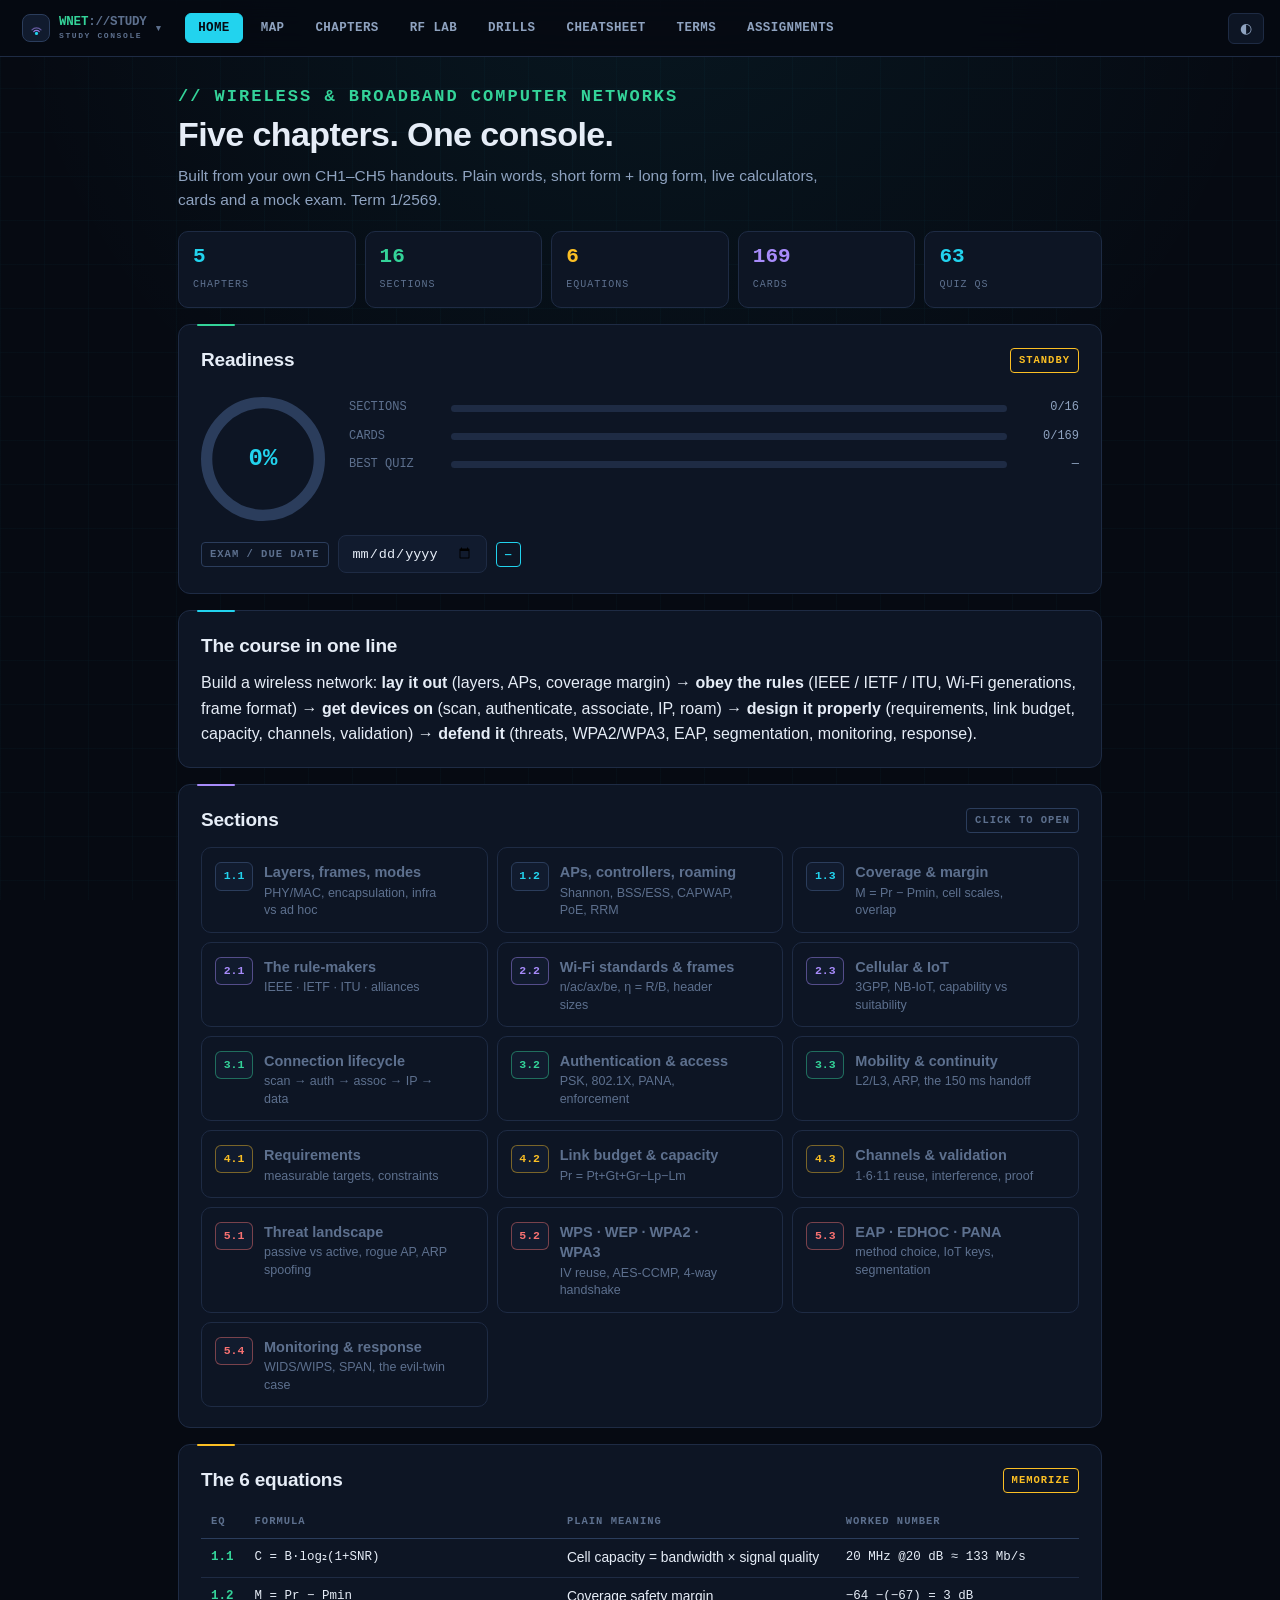
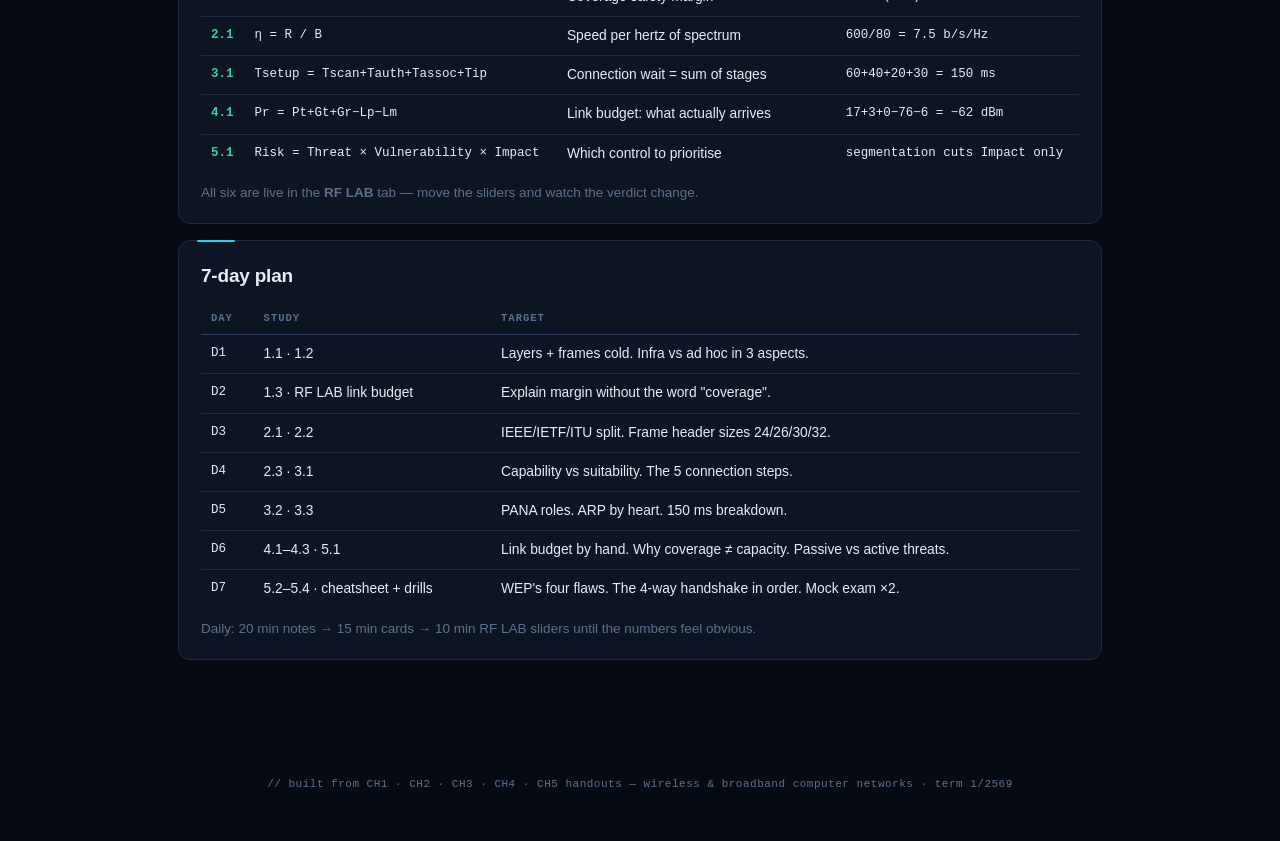
==== commit db466c2d: "Remove personal and course identifiers; use corrected shared navigation and reading layout" ====
--- a/legacy.html
+++ b/legacy.html
@@ -3,7 +3,7 @@
 <head>
 <meta charset="UTF-8">
 <meta name="viewport" content="width=device-width, initial-scale=1.0">
-<title>WNET // 269430 RF Console</title>
+<title>WNET // RF Console</title>
 <style>
 :root{
   --bg:#060a12; --bg2:#0a0f1c; --panel:#0d1524; --panel2:#111b2e;
@@ -327,7 +327,7 @@
   <div id="csWrap"><button class="logo" id="logoBtn" title="Switch course" aria-haspopup="true" aria-expanded="false"><span class="bmark"><svg width="15" height="15" viewBox="0 0 16 16" aria-hidden="true">
       <path d="M3.2 9.4a6.6 6.6 0 0 1 9.6 0" fill="none" stroke="#a78bfa" stroke-width="1.35" stroke-linecap="round" opacity=".55"/>
       <path d="M5.1 11.3a3.9 3.9 0 0 1 5.8 0" fill="none" stroke="#a78bfa" stroke-width="1.35" stroke-linecap="round" opacity=".85"/>
-      <circle cx="8" cy="13.2" r="1.7" fill="#22d3ee"/></svg></span><span class="btext"><b>WNET<i>://269430</i></b><span>by <em>ZANN</em></span></span><span class="bcaret">▾</span></button>
+      <circle cx="8" cy="13.2" r="1.7" fill="#22d3ee"/></svg></span><span class="btext"><b>WNET<i>://STUDY</i></b><span>study console</span></span><span class="bcaret">▾</span></button>
   <div id="csPop" role="menu">
     <div class="cshd"><span>Semester consoles</span><span>5</span></div>
       <a class="csi hub" href="https://zann208.github.io/study/" role="menuitem">
@@ -336,17 +336,17 @@
         <span class="cssoon">HOME ↗</span></a>
     <a class="csi" href="https://zann208.github.io/netdes/" role="menuitem">
       <span class="csmk c1">NET</span>
-      <span class="cstx"><b>Network Design</b><span>261434 · CPE434</span></span>
+      <span class="cstx"><b>Network Design</b><span>Switching &amp; routing</span></span>
       <span class="cssoon">OPEN ↗</span></a>
     <a class="csi cur" href="#" id="csSelf" role="menuitem">
       <span class="csmk c2">WLN</span>
-      <span class="cstx"><b>Wireless Networks</b><span>269430</span></span>
+      <span class="cstx"><b>Wireless Networks</b><span>Wireless engineering</span></span>
       <span class="csnow">HERE</span></a>
     <a class="csi" href="https://zann208.github.io/algo/" role="menuitem">
       <span class="csmk c3">ALG</span>
-      <span class="cstx"><b>Algorithms for iSNE</b><span>269202 · ISNE</span></span>
+      <span class="cstx"><b>Algorithms for iSNE</b><span>Algorithms &amp; data structures</span></span>
       <span class="cssoon">OPEN ↗</span></a>
-    <a class="csi" href="https://zann208.github.io/privacy/" role="menuitem"><span class="csmk c4">PRV</span><span class="cstx"><b>Privacy Technologies</b><span>269497 &#183; ISNE</span></span><span class="cssoon">OPEN &#8599;</span></a><a class="csi" href="https://zann208.github.io/os/" role="menuitem"><span class="csmk c5">OS</span><span class="cstx"><b>Operating Systems</b><span>261305</span></span><span class="cssoon">OPEN &#8599;</span></a><div class="csft"><span>SEM 1 · 2026</span><a href="https://zann208.github.io" target="_blank" rel="noopener">portfolio ↗</a></div>
+    <a class="csi" href="https://zann208.github.io/privacy/" role="menuitem"><span class="csmk c4">PRV</span><span class="cstx"><b>Privacy Technologies</b><span>Privacy &amp; security</span></span><span class="cssoon">OPEN &#8599;</span></a><a class="csi" href="https://zann208.github.io/os/" role="menuitem"><span class="csmk c5">OS</span><span class="cstx"><b>Operating Systems</b><span>Systems &amp; scheduling</span></span><span class="cssoon">OPEN &#8599;</span></a><div class="csft"><span>SEM 1 · 2026</span><a href="https://zann208.github.io" target="_blank" rel="noopener">portfolio ↗</a></div>
   </div>
   </div>
   <button class="tabbtn on" data-tab="home">HOME</button>
@@ -377,7 +377,7 @@
 <!-- ============ HOME ============ -->
 <section class="tab on" id="home"><div class="wrap">
   <h1><span class="pre">// WIRELESS &amp; BROADBAND COMPUTER NETWORKS</span>Five chapters. One console.</h1>
-  <p class="lede">Built from your own CH1–CH5 handouts. Plain words, short form + long form, live calculators, cards and a mock exam. Thu Htoo Zan · 670615524 · Term 1/2569.</p>
+  <p class="lede">Built from your own CH1–CH5 handouts. Plain words, short form + long form, live calculators, cards and a mock exam. Term 1/2569.</p>
 
   <div class="stats">
     <div class="stat"><b>5</b><span>Chapters</span></div>
@@ -1629,7 +1629,7 @@
 
   <div class="panel pg">
     <div class="ph"><span class="badge gr">A1</span><h2>Chapter 1 · Problem 1</h2><span class="badge gr right">SUBMITTED</span></div>
-    <p class="sub2">Thu Htoo Zan · 670615524 · due September 6, 2026 · rule: answer only one problem from the end of the chapter.</p>
+    <p class="sub2">Due September 6, 2026 · rule: answer only one problem from the end of the chapter.</p>
     <div class="tldr" style="border-left-color:var(--gr)">How Infrastructure and Ad Hoc wireless architectures differ in Coordination, Scalability, and Security</div>
     <p><b>Infrastructure mode:</b> Infrastructure mode is a wireless network architecture. All the devices connect and communicate through a central access point. APs are central coordinators that control, coordinate traffic, and connect user devices to the internet.</p>
     <p><b>Ad Hoc mode:</b> Ad hoc mode is also a wireless network architecture. All the devices that are in ad hoc mode talk to each other (peer to peer, equal peers). There is no centralized coordinator in Ad Hoc mode, so it is distributed coordination.</p>
@@ -1679,7 +1679,7 @@
   </div>
 </div></section>
 
-<div class="footer">// built from CH1 · CH2 · CH3 · CH4 · CH5 handouts — 269430 wireless &amp; broadband computer networks · term 1/2569</div>
+<div class="footer">// built from CH1 · CH2 · CH3 · CH4 · CH5 handouts — wireless &amp; broadband computer networks · term 1/2569</div>
 <script>
 var store={get:function(k,d){try{var v=localStorage.getItem("wn_"+k);return v?JSON.parse(v):d}catch(e){return d}},
            set:function(k,v){try{localStorage.setItem("wn_"+k,JSON.stringify(v))}catch(e){}}};
